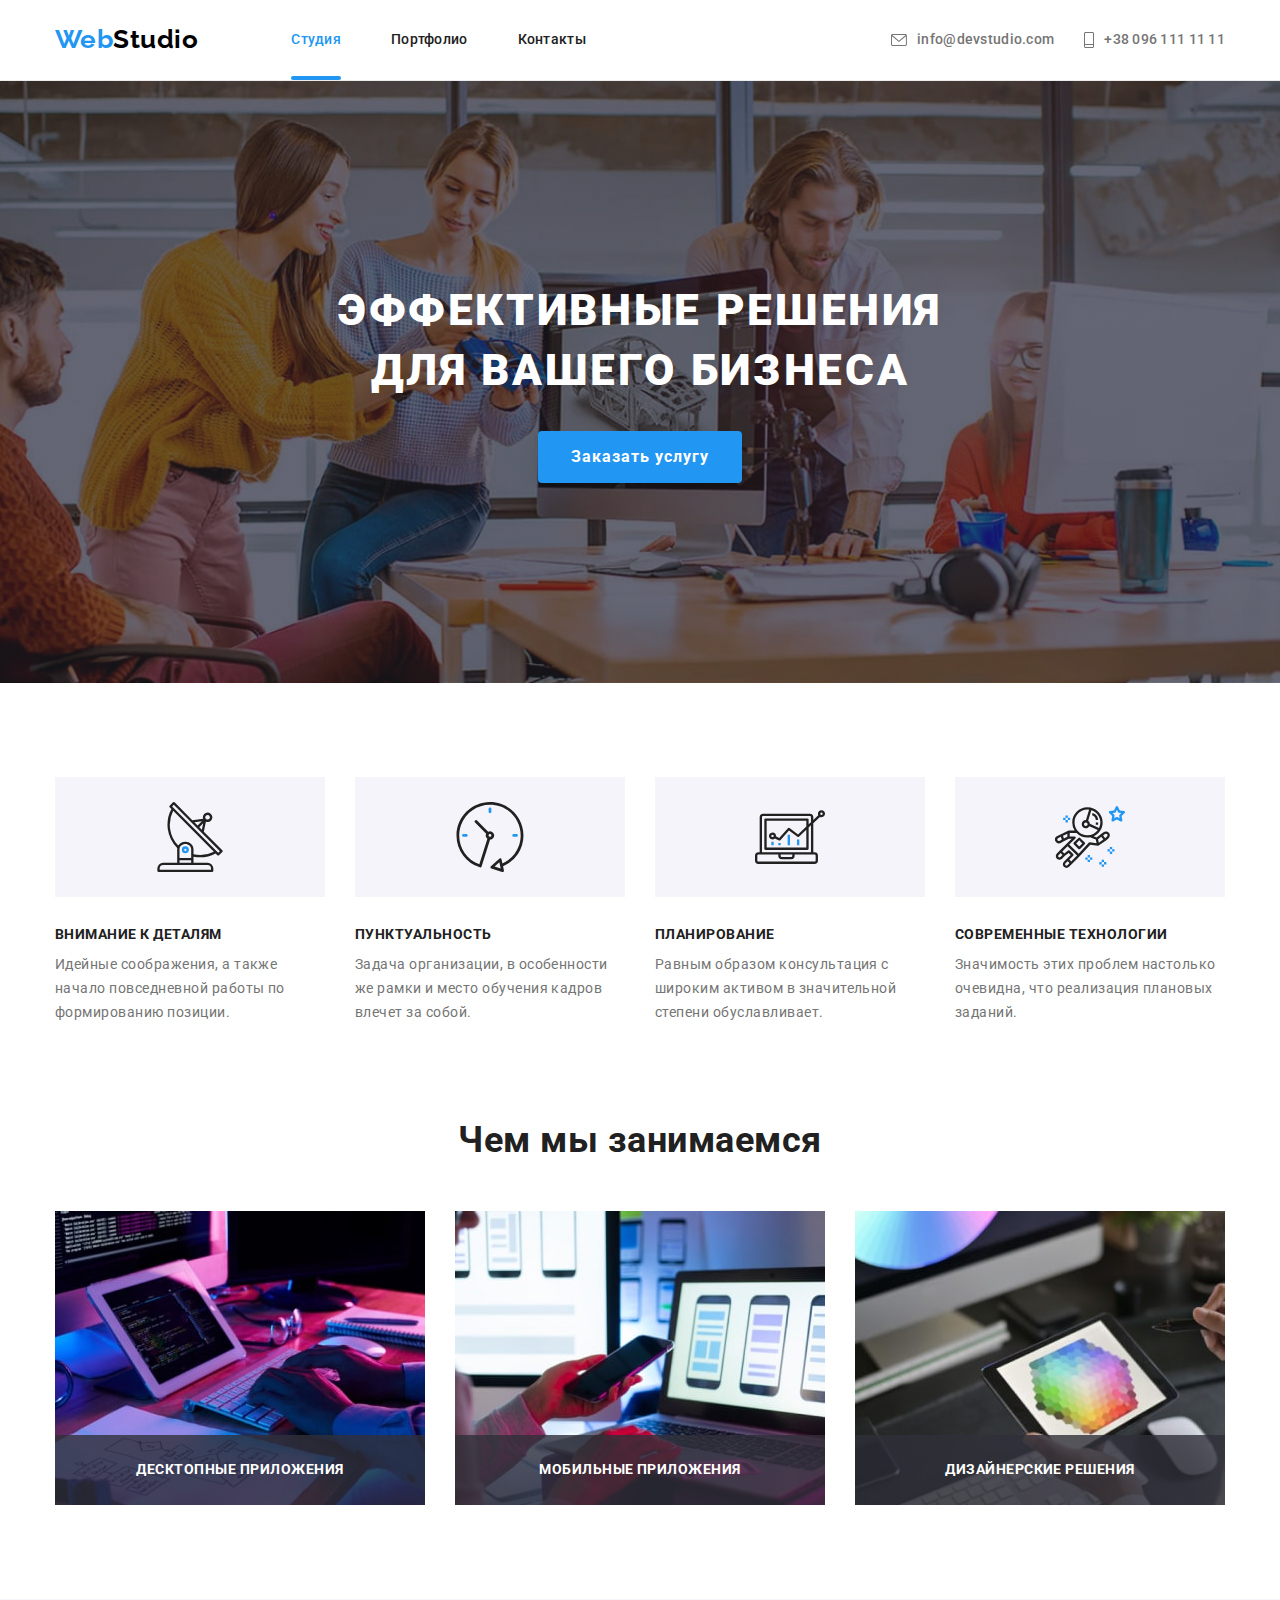
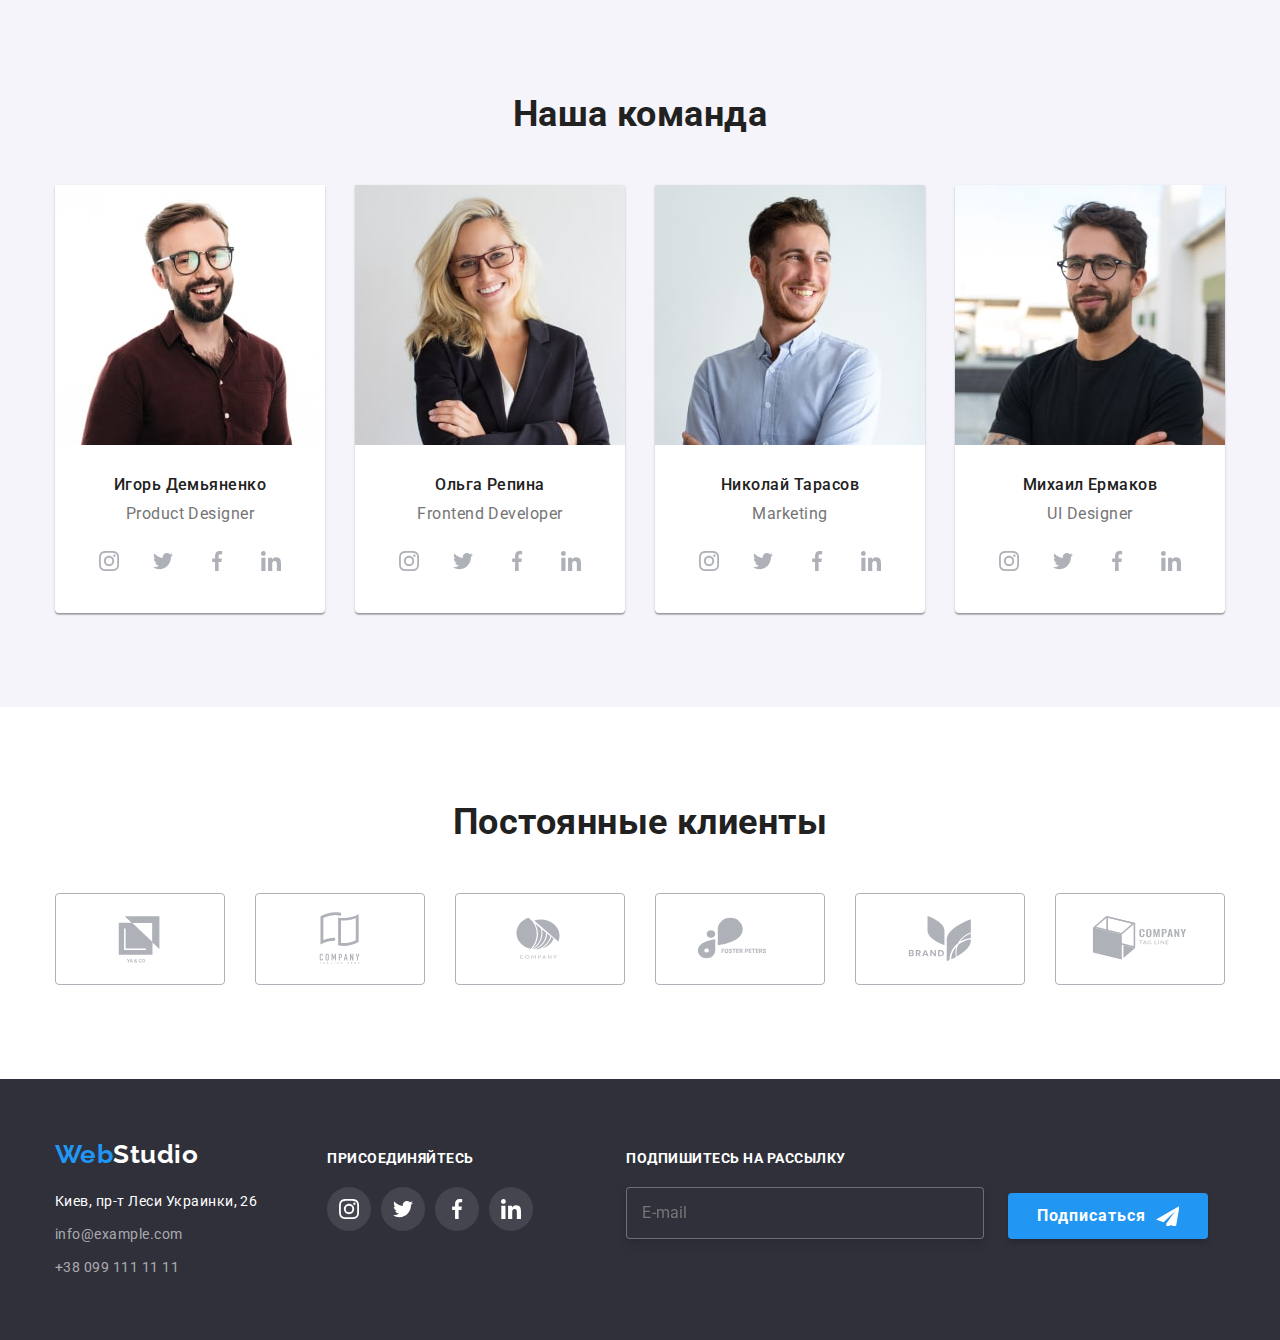
==== index.html @ ae219184 "dz" ====
<!DOCTYPE html>
<html lang="en">
  <head>
    <meta charset="UTF-8" />
    <meta http-equiv="X-UA-Compatible" content="IE=edge" />
    <meta name="viewport" content="width=device-width, initial-scale=1.0" />
    <title>WebStudio</title>
    <link
      href="https://fonts.googleapis.com/css2?family=Raleway:wght@700&family=Roboto:wght@400;500;700;900&display=swap"
      rel="stylesheet"
    />
    <link
      rel="stylesheet"
      href="https://cdnjs.cloudflare.com/ajax/libs/modern-normalize/1.1.0/modern-normalize.min.css"
    />

    <link rel="stylesheet" href="./css/main.min.css" />
  </head>
  <body>
    <!-- HEADER -->
    <header class="header section">
      <div class="header__container container">
        <a class="logo link" href="./index.html"><span class="logo__first-word">Web</span><span
            class="logo__second-word">Studio</span></a>
        <nav class="nav">
          <ul class="nav-list list">
            <li class="nav-list__item">
              <a class="nav-list__link link nav-list__link--current nav-list__link--active" href="./index.html">Студия</a>
            </li>
            <li class="nav-list__item">
              <a class="nav-list__link link"
                href="./portfolio.html">Портфолио</a>
            </li>
            <li class="nav-list__item"><a class="nav-list__link link" href="">Контакты</a></li>
          </ul>
        </nav>
        <ul class="contacts list">
          <li class="contacts__item">
            <a class="contacts__link link" href="mailto:info@devstudio.com">
              <svg class="contacts__icon" width="16" height="12">
                <use href="./images/sprite.svg#icon-envelope"></use>
              </svg>
              info@devstudio.com</a>
          </li>
          <li class="contacts__item">
            <a class="contacts__link link" href="tel:+380961111111">
              <svg class="contacts__icon" width="10" height="16">
                <use href="./images/sprite.svg#icon-smartphone-2"></use>
              </svg>
              +38 096 111 11 11</a>
          </li>
        </ul>
      </div>
      <button type="button" class="menu-open-btn">
        <svg class="header-btn__icon" width="24" height="16" aria-label="Переключатель мобильного меню">
          <use class="header-btn__menu-mob" href="./images/sprite.svg#icon-menu-mob"></use>
        </svg>
      </button>
      <div class="mob-menu is-hidden">
        <div class="mob-menu-container container">
          <div class="mob-menu-top">
            <button type="button" class="menu-close-btn">
              <svg class="header-btn__icon" width="19" height="19" aria-label="Переключатель мобильного меню">
                <use class="header-btn__close-mob" href="./images/sprite.svg#icon-close-mob"></use>
              </svg>
            </button>
            <ul class="mob-menu-nav-list__list list">
              <li class="mob-menu-nav-list__item">
                <a class="mob-menu-nav-list__link link mob-menu-nav-list__link--active" href="./index.html">Студия</a>
              </li>
              <li class="mob-menu-nav-list__item">
                <a class="mob-menu-nav-list__link link"
                  href="./portfolio.html">Портфолио</a>
              </li>
              <li class="mob-menu-nav-list__item">
                <a class="mob-menu-nav-list__link link" href="">Контакты</a>
              </li>
            </ul>
          </div>
          <div class="mob-menu-bottom">
            <ul class="mob-menu-contacts list">
              <li class="mob-menu-contacts__item">
                <a class="mob-menu-contacts__link-tel link" href="tel:+380961111111">+38 096 111 11 11</a>
              </li>
              <li class="mob-menu-contacts__item">
                <a class="mob-menu-contacts__link-post link" href="mailto:info@devstudio.com">info@devstudio.com</a>
              </li>
            </ul>
            <ul class="mob-menu-social list">
              <li class="mob-menu-social__item">
                <a class="mob-menu-social__link link" href="" target="_blank" rel="nofollow noopener noreferrer"
                  aria-label="Ссылка на Instagram">Instagram
                </a>
              </li>
              <li class="mob-menu-social__item">
                <a class="mob-menu-social__link link" href="" target="_blank" rel="nofollow noopener noreferrer"
                  aria-label="Ссылка на twitter">Twitter
                </a>
              </li>
              <li class="mob-menu-social__item">
                <a class="mob-menu-social__link link" href="" target="_blank" rel="nofollow noopener noreferrer"
                  aria-label="Ссылка на facebook">Facebook
                </a>
              </li>
              <li class="mob-menu-social__item">
                <a class="mob-menu-social__link link" href="" target="_blank" rel="nofollow noopener noreferrer"
                  aria-label="Ссылка на linkedin">LinkedIn
                </a>
              </li>
            </ul>
          </div>
        </div>
      </div>
    </header>
    <main>
      <!-- Секция герой! (hero) -->
      <section class="hero section">
        <div class="container">
          <h1 class="hero__title">Эффективные решения для вашего бизнеса</h1>
          <button type="button" class="primary-btn btn" data-modal-open>Заказать услугу</button>
        </div>
      </section>
      <!-- Секция наши особенности (features)-->
      <section class="features section">
        <div class="container">
          <h2 class="visually-hidden">Наши преимущества</h2>
          <ul class="features-list list">
            <li class="features-list__item">
              <div class="features-list__icon">
                <svg width="70" height="70">
                  <use href="./images/sprite.svg#icon-antenna"></use>
                </svg>
              </div>
              <div class="features-list__description">
                <h3 class="features-list__title">Внимание к деталям</h3>
                <p class="features-list__text">
                  Идейные соображения, а также начало повседневной работы по формированию позиции.
                </p>
              </div>
            </li>
            <li class="features-list__item">
              <div class="features-list__icon">
                <svg width="70" height="70">
                  <use href="./images/sprite.svg#icon-clock"></use>
                </svg>
              </div>
              <div class="features-list__description">
                <h3 class="features-list__title">Пунктуальность</h3>
                <p class="features-list__text">
                  Задача организации, в особенности же рамки и место обучения кадров влечет за
                  собой.
                </p>
              </div>
            </li>
            <li class="features-list__item">
              <div class="features-list__icon">
                <svg width="70" height="70">
                  <use href="./images/sprite.svg#icon-diagram"></use>
                </svg>
              </div>
              <div class="features-list__description">
                <h3 class="features-list__title">Планирование</h3>
                <p class="features-list__text">
                  Равным образом консультация с широким активом в значительной степени
                  обуславливает.
                </p>
              </div>
            </li>
            <li class="features-list__item">
              <div class="features-list__icon">
                <svg width="70" height="70">
                  <use href="./images/sprite.svg#icon-astronaut"></use>
                </svg>
              </div>
              <div class="features-list__description">
                <h3 class="features-list__title">Современные технологии</h3>
                <p class="features-list__text">
                  Значимость этих проблем настолько очевидна, что реализация плановых заданий.
                </p>
              </div>
            </li>
          </ul>
        </div>
      </section>
      <!-- Секция чем мы занимаемся (directions)-->
      <section class="directions section">
        <div class="container">
          <h2 class="directions__title">Чем мы занимаемся</h2>
          <ul class="directions__list list">
            <li class="directions__item">
              <picture>
                <source
                  media="(min-width:1200px)"
                  srcset="
                    ./images/img-directions/img-directions1-desk-1x-min.jpg 1x,
                    ./images/img-directions/img-directions1-desk-2x-min.jpg 2x
                  "
                />
                <img
                  src="./images/img-directions/img-directions1-desk-1x-min.jpg"
                  alt="Пример работы №1"
                />
              </picture>
              <p class="directions__text">Десктопные приложения</p>
            </li>
            <li class="directions__item">
              <picture>
                <source
                  media="(min-width:1200px)"
                  srcset="
                    ./images/img-directions/img-directions2-desk-1x-min.jpg 1x,
                    ./images/img-directions/img-directions2-desk-2x-min.jpg 2x
                  "
                />
                <img
                  src="./images/img-directions/img-directions2-desk-1x-min.jpg"
                  alt="Пример работы №2"
                />
              </picture>
              <p class="directions__text">Мобильные приложения</p>
            </li>
            <li class="directions__item">
              <picture>
                <source
                  media="(min-width:1200px)"
                  srcset="
                    ./images/img-directions/img-directions3-desk-1x-min.jpg 1x,
                    ./images/img-directions/img-directions3-desk-2x-min.jpg 2x
                  "
                />
                <img
                  src="./images/img-directions/img-directions3-desk-1x-min.jpg"
                  alt="Пример работы №3"
                />
              </picture>
              <p class="directions__text">Дизайнерские решения</p>
            </li>
          </ul>
        </div>
      </section>
      <!-- Секция наша команда (team)-->
      <section class="team section">
        <div class="container">
          <h2 class="team__title">Наша команда</h2>
          <ul class="team-list list">
            <li class="team-list__card">
              <picture>
                <source
                  media="(min-width:1200px)"
                  srcset="
                    ./images/img-team/img-team1-desk-1x-min.jpg 1x,
                    ./images/img-team/img-team1-desk-2x-min.jpg 2x
                  "
                />
                <source
                  media="(min-width:768px)"
                  srcset="
                    ./images/img-team/img-team1-tabl-1x-min.jpg 1x,
                    ./images/img-team/img-team1-tabl-2x-min.jpg 2x
                  "
                />
                <source
                  media="(min-width:320px)"
                  srcset="
                    ./images/img-team/img-team1-mob-1x-min.jpg 1x,
                    ./images/img-team/img-team1-mob-2x-min.jpg 2x
                  "
                />
                <img src="./images/img-team/img-team1-desk-1x-min.jpg" alt="Игорь Демьяненко" />
              </picture>
              <div class="team-list__description">
                <h3 class="team-list__name">Игорь Демьяненко</h3>
                <p class="team-list__position">Product Designer</p>
                <ul class="social list">
                  <li class="social__item">
                    <a
                      class="social__link link"
                      href=""
                      target="_blank"
                      rel="nofollow noopener noreferrer"
                      aria-label="Ссылка на Instagram"
                    >
                      <svg class="social__icon" width="20" height="20">
                        <use href="./images/sprite.svg#icon-instagram"></use>
                      </svg>
                    </a>
                  </li>
                  <li class="social__item">
                    <a
                      class="social__link link"
                      href=""
                      target="_blank"
                      rel="nofollow noopener noreferrer"
                      aria-label="Ссылка на twitter"
                    >
                      <svg class="social__icon" width="20" height="20">
                        <use href="./images/sprite.svg#icon-twitter"></use>
                      </svg>
                    </a>
                  </li>
                  <li class="social__item">
                    <a
                      class="social__link link"
                      href=""
                      target="_blank"
                      rel="nofollow noopener noreferrer"
                      aria-label="Ссылка на facebook"
                    >
                      <svg class="social__icon" width="20" height="20">
                        <use href="./images/sprite.svg#icon-facebook"></use>
                      </svg>
                    </a>
                  </li>
                  <li class="social__item">
                    <a
                      class="social__link link"
                      href=""
                      target="_blank"
                      rel="nofollow noopener noreferrer"
                      aria-label="Ссылка на linkedin"
                    >
                      <svg class="social__icon" width="20" height="20">
                        <use href="./images/sprite.svg#icon-linkedin"></use>
                      </svg>
                    </a>
                  </li>
                </ul>
              </div>
            </li>
            <li class="team-list__card">
              <picture>
                <source
                  media="(min-width:1200px)"
                  srcset="
                    ./images/img-team/img-team2-desk-1x-min.jpg 1x,
                    ./images/img-team/img-team2-desk-2x-min.jpg 2x
                  "
                />
                <source
                  media="(min-width:768px)"
                  srcset="
                    ./images/img-team/img-team2-tabl-1x-min.jpg 1x,
                    ./images/img-team/img-team2-tabl-2x-min.jpg 2x
                  "
                />
                <source
                  media="(min-width:320px)"
                  srcset="
                    ./images/img-team/img-team2-mob-1x-min.jpg 1x,
                    ./images/img-team/img-team2-mob-2x-min.jpg 2x
                  "
                />
                <img src="./images/img-team/img-team2-desk-1x-min.jpg" alt="Ольга Репина" />
              </picture>
              <div class="team-list__description">
                <h3 class="team-list__name">Ольга Репина</h3>
                <p class="team-list__position">Frontend Developer</p>
                <ul class="social list">
                  <li class="social__item">
                    <a
                      class="social__link link"
                      href=""
                      target="_blank"
                      rel="nofollow noopener noreferrer"
                      aria-label="Ссылка на Instagram"
                    >
                      <svg class="social__icon" width="20" height="20">
                        <use href="./images/sprite.svg#icon-instagram"></use>
                      </svg>
                    </a>
                  </li>
                  <li class="social__item">
                    <a
                      class="social__link link"
                      href=""
                      target="_blank"
                      rel="nofollow noopener noreferrer"
                      aria-label="Ссылка на twitter"
                    >
                      <svg class="social__icon" width="20" height="20">
                        <use href="./images/sprite.svg#icon-twitter"></use>
                      </svg>
                    </a>
                  </li>
                  <li class="social__item">
                    <a
                      class="social__link link"
                      href=""
                      target="_blank"
                      rel="nofollow noopener noreferrer"
                      aria-label="Ссылка на facebook"
                    >
                      <svg class="social__icon" width="20" height="20">
                        <use href="./images/sprite.svg#icon-facebook"></use>
                      </svg>
                    </a>
                  </li>
                  <li class="social__item">
                    <a
                      class="social__link link"
                      href=""
                      target="_blank"
                      rel="nofollow noopener noreferrer"
                      aria-label="Ссылка на linkedin"
                    >
                      <svg class="social__icon" width="20" height="20">
                        <use href="./images/sprite.svg#icon-linkedin"></use>
                      </svg>
                    </a>
                  </li>
                </ul>
              </div>
            </li>
            <li class="team-list__card">
              <picture>
                <source
                  media="(min-width:1200px)"
                  srcset="
                    ./images/img-team/img-team3-desk-1x-min.jpg 1x,
                    ./images/img-team/img-team3-desk-2x-min.jpg 2x
                  "
                />
                <source
                  media="(min-width:768px)"
                  srcset="
                    ./images/img-team/img-team3-tabl-1x-min.jpg 1x,
                    ./images/img-team/img-team3-tabl-2x-min.jpg 2x
                  "
                />
                <source
                  media="(min-width:320px)"
                  srcset="
                    ./images/img-team/img-team3-mob-1x-min.jpg 1x,
                    ./images/img-team/img-team3-mob-2x-min.jpg 2x
                  "
                />
                <img src="./images/img-team/img-team3-desk-1x-min.jpg" alt="Николай Тарасов" />
              </picture>
              <div class="team-list__description">
                <h3 class="team-list__name">Николай Тарасов</h3>
                <p class="team-list__position">Marketing</p>
                <ul class="social list">
                  <li class="social__item">
                    <a
                      class="social__link link"
                      href=""
                      target="_blank"
                      rel="nofollow noopener noreferrer"
                      aria-label="Ссылка на Instagram"
                    >
                      <svg class="social__icon" width="20" height="20">
                        <use href="./images/sprite.svg#icon-instagram"></use>
                      </svg>
                    </a>
                  </li>
                  <li class="social__item">
                    <a
                      class="social__link link"
                      href=""
                      target="_blank"
                      rel="nofollow noopener noreferrer"
                      aria-label="Ссылка на twitter"
                    >
                      <svg class="social__icon" width="20" height="20">
                        <use href="./images/sprite.svg#icon-twitter"></use>
                      </svg>
                    </a>
                  </li>
                  <li class="social__item">
                    <a
                      class="social__link link"
                      href=""
                      target="_blank"
                      rel="nofollow noopener noreferrer"
                      aria-label="Ссылка на facebook"
                    >
                      <svg class="social__icon" width="20" height="20">
                        <use href="./images/sprite.svg#icon-facebook"></use>
                      </svg>
                    </a>
                  </li>
                  <li class="social__item">
                    <a
                      class="social__link link"
                      href=""
                      target="_blank"
                      rel="nofollow noopener noreferrer"
                      aria-label="Ссылка на linkedin"
                    >
                      <svg class="social__icon" width="20" height="20">
                        <use href="./images/sprite.svg#icon-linkedin"></use>
                      </svg>
                    </a>
                  </li>
                </ul>
              </div>
            </li>
            <li class="team-list__card">
              <picture>
                <source
                  media="(min-width:1200px)"
                  srcset="
                    ./images/img-team/img-team4-desk-1x-min.jpg 1x,
                    ./images/img-team/img-team4-desk-2x-min.jpg 2x
                  "
                />
                <source
                  media="(min-width:768px)"
                  srcset="
                    ./images/img-team/img-team4-tabl-1x-min.jpg 1x,
                    ./images/img-team/img-team4-tabl-2x-min.jpg 2x
                  "
                />
                <source
                  media="(min-width:320px)"
                  srcset="
                    ./images/img-team/img-team4-mob-1x-min.jpg 1x,
                    ./images/img-team/img-team4-mob-2x-min.jpg 2x
                  "
                />
                <img src="./images/img-team/img-team4-desk-1x-min.jpg" alt="Михаил Ермаков" />
              </picture>
              <div class="team-list__description">
                <h3 class="team-list__name">Михаил Ермаков</h3>
                <p class="team-list__position">UI Designer</p>
                <ul class="social list">
                  <li class="social__item">
                    <a
                      class="social__link link"
                      href=""
                      target="_blank"
                      rel="nofollow noopener noreferrer"
                      aria-label="Ссылка на Instagram"
                    >
                      <svg class="social__icon" width="20" height="20">
                        <use href="./images/sprite.svg#icon-instagram"></use>
                      </svg>
                    </a>
                  </li>
                  <li class="social__item">
                    <a
                      class="social__link link"
                      href=""
                      target="_blank"
                      rel="nofollow noopener noreferrer"
                      aria-label="Ссылка на twitter"
                    >
                      <svg class="social__icon" width="20" height="20">
                        <use href="./images/sprite.svg#icon-twitter"></use>
                      </svg>
                    </a>
                  </li>
                  <li class="social__item">
                    <a
                      class="social__link link"
                      href=""
                      target="_blank"
                      rel="nofollow noopener noreferrer"
                      aria-label="Ссылка на facebook"
                    >
                      <svg class="social__icon" width="20" height="20">
                        <use href="./images/sprite.svg#icon-facebook"></use>
                      </svg>
                    </a>
                  </li>
                  <li class="social__item">
                    <a
                      class="social__link link"
                      href=""
                      target="_blank"
                      rel="nofollow noopener noreferrer"
                      aria-label="Ссылка на linkedin"
                    >
                      <svg class="social__icon" width="20" height="20">
                        <use href="./images/sprite.svg#icon-linkedin"></use>
                      </svg>
                    </a>
                  </li>
                </ul>
              </div>
            </li>
          </ul>
        </div>
      </section>
      <!-- Секция постоянные клиенты (clients) -->
      <section class="clients section">
        <div class="container">
          <h2 class="clients__title">Постоянные клиенты</h2>
          <ul class="clients-list list">
            <li class="clients-list__item">
              <a href="" class="clients-list__link link">
                <svg class="clients-list__ikon" width="106" height="60">
                  <use href="./images/sprite.svg#icon-logo1"></use>
                </svg>
              </a>
            </li>
            <li class="clients-list__item">
              <a href="" class="clients-list__link">
                <svg class="clients-list__ikon" width="106" height="60">
                  <use href="./images/sprite.svg#icon-logo2"></use>
                </svg>
              </a>
            </li>
            <li class="clients-list__item">
              <a href="" class="clients-list__link">
                <svg class="clients-list__ikon" width="106" height="60">
                  <use href="./images/sprite.svg#icon-logo3"></use>
                </svg>
              </a>
            </li>
            <li class="clients-list__item">
              <a href="" class="clients-list__link">
                <svg class="clients-list__ikon" width="106" height="60">
                  <use href="./images/sprite.svg#icon-logo4"></use>
                </svg>
              </a>
            </li>
            <li class="clients-list__item">
              <a href="" class="clients-list__link">
                <svg class="clients-list__ikon" width="106" height="60">
                  <use href="./images/sprite.svg#icon-logo5"></use>
                </svg>
              </a>
            </li>
            <li class="clients-list__item">
              <a href="" class="clients-list__link">
                <svg class="clients-list__ikon" width="106" height="60">
                  <use href="./images/sprite.svg#icon-logo6"></use>
                </svg>
              </a>
            </li>
          </ul>
        </div>
      </section>
    </main>
    <!-- footer -->
    <footer class="footer section">
      <div class="footer__container container">
        <div class="footer__container-top">
          <div class="footer__wrapp">
            <a class="logo logo__footer link" href="./index.html"
              ><span class="logo__first-word">Web</span
              ><span class="logo__third-word">Studio</span></a
            >
            <address class="footer-address">
              <ul class="footer-address__list list">
                <li class="footer-address__item">
                  <a class="footer-address__post">Киев, пр-т Леси Украинки, 26</a>
                </li>
                <li class="footer-address__item">
                  <a class="footer-address__link link" href="mailto:info@example.com"
                    >info@example.com</a
                  >
                </li>
                <li class="footer-address__item">
                  <a class="footer-address__link link" href="tel:+380991111111"
                    >+38 099 111 11 11</a
                  >
                </li>
              </ul>
            </address>
          </div>
          <div class="join">
            <p class="join__text">Присоединяйтесь</p>
            <ul class="social list">
              <li class="social__item">
                <a
                  class="social__link social__link--dark link"
                  href=""
                  target="_blank"
                  rel="nofollow noopener noreferrer"
                  aria-label="Ссылка на Instagram"
                >
                  <svg class="social__icon" width="20" height="20">
                    <use href="./images/sprite.svg#icon-instagram"></use>
                  </svg>
                </a>
              </li>
              <li class="social__item">
                <a
                  class="social__link social__link--dark link"
                  href=""
                  target="_blank"
                  rel="nofollow noopener noreferrer"
                  aria-label="Ссылка на twitter"
                >
                  <svg class="social__icon" width="20" height="20">
                    <use href="./images/sprite.svg#icon-twitter"></use>
                  </svg>
                </a>
              </li>
              <li class="social__item">
                <a
                  class="social__link social__link--dark link"
                  href=""
                  target="_blank"
                  rel="nofollow noopener noreferrer"
                  aria-label="Ссылка на facebook"
                >
                  <svg class="social__icon" width="20" height="20">
                    <use href="./images/sprite.svg#icon-facebook"></use>
                  </svg>
                </a>
              </li>
              <li class="social__item">
                <a
                  class="social__link social__link--dark link"
                  href=""
                  target="_blank"
                  rel="nofollow noopener noreferrer"
                  aria-label="Ссылка на linkedin"
                >
                  <svg class="social__icon" width="20" height="20">
                    <use href="./images/sprite.svg#icon-linkedin"></use>
                  </svg>
                </a>
              </li>
            </ul>
          </div>
        </div>
        <div class="subscribe">
          <form action="#" class="subscribe__form">
            <div class="subscribe__field">
              <label for="user-email" class="subscribe__label">Подпишитесь на рассылку</label>
              <input
                type="email"
                class="subscribe__input"
                placeholder="E-mail"
                name="user-email"
                id="user-email"
              />
            </div>
            <button type="submit" class="footer-submit-btn primary-btn primary-btn--with-icon btn">
              Подписаться
            </button>
          </form>
        </div>
      </div>
    </footer>
    <!-- Модальное окно -->
    <div class="backdrop is-hidden" data-modal>
      <div class="modal">
        <button type="button" class="modal__close-btn btn" data-modal-close>
          <svg class="modal__icon-close" width="18" height="18">
            <use href="./images/sprite.svg#icon-close"></use>
          </svg>
        </button>
        <p class="modal__title">Оставьте свои данные, мы вам перезвоним</p>
        <form action="*" class="modal-form">
          <div class="modal-field">
            <label for="user-name" class="modal-label">Имя</label>
            <div class="input-wrap">
              <input
                type="text"
                class="modal-input"
                name="user-name"
                required
                id="user-name"
                placeholder=" "
                minlength="2"
              />
              <svg class="modal-icon-input" width="18" height="18">
                <use href="./images/sprite.svg#icon-person"></use>
              </svg>
            </div>
          </div>
          <div class="modal-field">
            <label for="user-tel" class="modal-label">Телефон</label>
            <div class="input-wrap">
              <input
                type="text"
                class="modal-input"
                name="user-tel"
                required
                id="user-tel"
                placeholder=" "
              />
              <svg class="modal-icon-input" width="18" height="18">
                <use href="./images/sprite.svg#icon-phone"></use>
              </svg>
            </div>
          </div>
          <div class="modal-field">
            <label for="user-email2" class="modal-label">Почта</label>
            <div class="input-wrap">
              <input
                type="text"
                class="modal-input"
                name="user-email2"
                required
                id="user-email2"
                placeholder=" "
              />
              <svg class="modal-icon-input" width="18" height="18">
                <use href="./images/sprite.svg#icon-email-black"></use>
              </svg>
            </div>
          </div>
          <div class="modal-field">
            <label class="modal-label"
              >Комментарий
              <textarea name="user-text" class="modal-text" placeholder="Введите текст"></textarea>
            </label>
          </div>
          <div class="modal-field">
            <input
              type="checkbox"
              id="agreement"
              name="agreement"
              class="modal-check visually-hidden"
            />
            <label for="agreement" class="check-text">
              <span>
                <svg class="check-icon" width="16" height="15">
                  <use href="images/sprite.svg#icon-vector"></use>
                </svg>
              </span>
              Соглашаюсь с рассылкой и принимаю
              <a href="" class="check-link">Условия договора</a></label
            >
          </div>
          <button type="submit" class="primary-btn btn">Отправить</button>
        </form>
      </div>
    </div>
    <script src="./js/modal.js"></script>
    <script src="./js/menu.js"></script>
  </body>
</html>
---- css/main.min.css ----
:root{--primary-text-color: #212121;--additional-text-color: #757575;--accent-color: #2196f3;--primary-button-hover-color: #188CE8;--logo-text-color: #000000;--additional-accent-color: #ffffff;--mailto-tel-text-color: rgba(255, 255, 255, 0.6);--primary-background-color: #e5e5e5;--additional-background-color: #f5f4fa;--futer-background-color: #2f303a;--border-portfolio: #eeeeee;--border-line-heder: #ececec;--icon-color: #afb1b8;--icon-color-hover: #ffffff;--additional-icon-color-hover: #2196f3;--additional-icon-color-footer: #44454e}.visually-hidden{position:absolute;width:1px;height:1px;margin:-1px;padding:0;overflow:hidden;border:0;clip:rect(0 0 0 0)}body{font-family:'Roboto', 'Sans Serif';letter-spacing:0.03em;color:var(--primary-text-color)}p,h1,h2,h3,h4,h5,h6{margin:0}img,svg{display:block;max-width:100%;height:auto}.list{list-style:none;margin:0;padding:0}.link{text-decoration:none}.btn{cursor:pointer;border-radius:4px}.section{margin-left:auto;margin-right:auto}.container{padding-left:15px;padding-right:15px;margin:0 auto;width:100%}@media (min-width: 480px){.container{width:480px}}@media (min-width: 768px){.container{width:768px}}@media (min-width: 1200px){.container{width:1200px}}.logo{font-family:'Raleway', 'Sans Serif';text-align:center;font-size:24px;line-height:1.17;font-weight:700;display:inline-block}.logo__first-word{color:var(--accent-color)}.logo__second-word{color:var(--logo-text-color)}.logo__third-word{color:var(--additional-accent-color)}@media (min-width: 1200px){.logo{font-size:26px;line-height:1.2;font-weight:700}}.nav-list{font-size:14px;line-height:1.14;font-weight:500;letter-spacing:0.02em;display:flex;align-items:center;justify-content:space-between}@media (max-width: 767.98px){.nav-list{display:none}}.nav-list__item:not(:last-child){margin-right:50px}.nav-list__item:nth-child(1){margin-left:88px}@media (min-width: 1200px){.nav-list__item:nth-child(1){margin-left:93px}}.nav-list__link{position:relative;transition:color 250ms cubic-bezier(0.4, 0, 0.2, 1);color:inherit; }.nav-list__link:hover,.nav-list__link:focus{color:var(--accent-color)}.nav-list__link--active{color:var(--accent-color)}.nav-list__link--current::after{content:'';position:absolute;width:100%;height:4px;border-radius:2px;background-color:var(--accent-color);bottom:-33px;left:0}.contacts{font-size:12px;line-height:1.16;font-weight:500;letter-spacing:0.02em;margin-left:auto}@media (max-width: 767.98px){.contacts{display:none}}@media (min-width: 1200px){.contacts{font-size:14px;line-height:1.14;font-weight:500;display:flex;align-items:center;justify-content:space-between}}.contacts__icon{margin-right:10px}.contacts__item{color:var(--additional-text-color)}@media (min-width: 768px) and (max-width: 1199.98px){.contacts__item:not(:last-child){margin-bottom:10px}}@media (min-width: 1200px){.contacts__item:not(:last-child){margin-right:30px}}.contacts__link{display:flex;align-items:center;justify-content:start;transition:color 250ms cubic-bezier(0.4, 0, 0.2, 1);color:inherit}.contacts__link:hover,.contacts__link:focus{color:var(--accent-color)}.contacts__icon{fill:currentColor}.contacts__icon:hover,.contacts__icon:focus{fill:currentColor}.primary-btn{font-size:16px;line-height:1.87;font-weight:700;letter-spacing:0.06em;display:flex;align-items:center;justify-content:center;min-width:200px;color:var(--additional-accent-color);background-color:var(--accent-color);border:1px solid transparent;box-shadow:0px 4px 4px rgba(0,0,0,0.15);margin: 0 auto;padding:10px 32px;transition-property:background-color, color, border;transition-duration:250ms;transition-timing-function:linear}.primary-btn:hover,.primary-btn:focus{background-color:var(--primary-button-hover-color)}.primary-btn--with-icon{margin-top:20px}.backdrop{position:fixed;top:0;left:0;height:100vh;width:100vw;background:rgba(0,0,0,0.2);transition:opacity 250ms cubic-bezier(0.4, 0, 0.2, 1);opacity:1;}.backdrop.is-hidden{pointer-events:none;visibility:hidden;opacity: 0;}.modal{position:absolute;top:50%;left:50%;width:100%;min-height:609px;transform:translate(-50%, -50%);background:var(--additional-accent-color);box-shadow:0px 1px 3px rgba(0,0,0,0.12),0px 1px 1px rgba(0,0,0,0.14),0px 2px 1px rgba(0,0,0,0.2);border-radius:4px;padding:40px;transition:opacity 250ms cubic-bezier(0.4, 0, 0.2, 1);}.modal__close-btn{position:absolute;right:8px;top:8px;width:30px;height:30px;background-color:var(--additional-accent-color);border:1px solid rgba(0,0,0,0.1);border-radius:50%;color:var(--logo-text-color);display:flex;align-items:center;justify-content:center;transition:color 250ms cubic-bezier(0.4, 0, 0.2, 1)}.modal__close-btn:hover{color:var(--accent-color)}.modal__icon-close{fill:currentColor}.modal__title{font-size:20px;line-height:1.15;font-weight:700;text-align:center;color:var(--primary-text-color);margin-bottom:12px}@media (min-width: 480px){.modal{width:450px}}@media (min-width: 1200px){.modal{width:528px;height:581px}}.modal-field{margin-bottom:10px;display:block;margin-left:auto;margin-right:auto}.modal-field:last-of-type{margin-bottom:30px}@media (min-width: 1200px){.modal-field:last-of-type{padding-right:10px;padding-left:10px}}.modal-label{font-size:12px;line-height:1.17;font-weight:400;letter-spacing:0.01em;display:block;margin-bottom:4px;color:var(--additional-text-color)}.input-wrap{position:relative}.modal-input{width:100%;height:40px;border:1px solid rgba(33,33,33,0.2);border-radius:4px;padding-left:42px;outline:none}.modal-input:focus{border:1px solid var(--accent-color);outline:none}.modal-icon-input{position:absolute;top:50%;left:12px;transform:translateY(-50%)}.modal-input:focus+.modal-icon-input{fill:var(--accent-color)}.modal-text{width:100%;height:120px;border:1px solid rgba(33,33,33,0.2);border-radius:4px;outline:none;resize:none;display:block;padding:12px 16px;margin-bottom:20px}.modal-text:focus{border:1px solid var(--accent-color);outline:none}placeholder{font-size:14px;line-height:1.14;font-weight:400;letter-spacing:0.01em;color:rgba(117,117,117,0.5)}.check-text{font-size:11px;line-height:1.17;font-weight:400;color:var(--additional-text-color);display:flex;align-items:center;justify-content:center}.check-text span{width:16px;height:15px;border-radius:2px;border:1px solid var(--primary-text-color);display:flex;align-items:center;justify-content:center;margin-right:8px}.modal-check:checked+.check-text span{background-color:var(--accent-color);border:none}@media (min-width: 1200px){.check-text{font-size:14px;line-height:1.71;font-weight:400}}.check-link{color:var(--accent-color);margin-left:2px}.social{display:flex;align-items:center;justify-content:center;width:206px}.social__item:not(:last-child){margin-right:10px}.social__link{display:flex;align-items:center;justify-content:center;width:44px;height:44px;border-radius:50%;color:var(--icon-color);transition:background-color 250ms cubic-bezier(0.4, 0, 0.2, 1),color 250ms cubic-bezier(0.4, 0, 0.2, 1)}.social__link:hover,.social__link:focus{background-color:var(--accent-color);color:var(--icon-color-hover)}.social__icon{fill:currentColor}.social__link--dark{background-color:var(--additional-icon-color-footer);color:var(--additional-accent-color)}.join{display:flex;flex-direction:column;justify-content:center;align-items:center}.join__text{font-size:14px;line-height:1.14;font-weight:700;text-transform:uppercase;color:var(--additional-accent-color);margin-bottom:20px}@media (min-width: 1200px){.join{display:block;padding-top:12px;padding-bottom:40px}}.subscribe{display:flex;flex-direction:column;justify-content:center;align-items:center}.subscribe__form{display:block;text-align:center;max-width:450px}@media (min-width: 1200px){.subscribe__form{text-align:left}}.subscribe__field{max-width:450px}@media (min-width: 480px){.subscribe__field{min-width:450px}}@media (min-width: 1200px){.subscribe__field{min-width:358px}}.subscribe__label{font-size:14px;line-height:1.14;font-weight:700;display:block;margin-bottom:20px;color:var(--additional-accent-color);text-transform:uppercase}.subscribe__input{width:100%;border:1px solid rgba(255,255,255,0.3);filter:drop-shadow(0px 4px 4px rgba(0,0,0,0.15));border-radius:4px;padding:15px;outline:none;font-size:16px;line-height:1.25;font-weight:400;letter-spacing:0.01em;color:var(--additional-accent-color);background-color:var(--futer-background-color)}.subscribe__input:focus{border:1px solid var(--accent-color);outline:none}@media (min-width: 1200px){.subscribe{display:block}.subscribe__form{display:flex;justify-content:space-between;align-items:flex-end}.subscribe__field{max-width:358px;padding-top:12px;margin-right:12px}}placeholder{font-size:16px;line-height:1.25;font-weight:400;letter-spacing:0.01em;color:rgba(117,117,117,0.5)}.header{width:100%;position:relative;background-color:var(--additional-accent-color);padding-top:16px;padding-bottom:16px;border-bottom:1px solid var(--border-line-heder)}@media (min-width: 480px){.header{padding-top:16px;padding-bottom:16px}}@media (min-width: 768px){.header{padding-top:21px;padding-bottom:21px}}@media (min-width: 1200px){.header{padding-top:24px;padding-bottom:25px}}.header__container{display:flex;align-items:center;justify-content:space-between}.menu-open-btn{position:absolute;top:10px;right:10px;display:block;margin-left:auto;border:none;background-color:transparent;width:40px;height:40px}@media (min-width: 768px){.menu-open-btn{display:none}}.mob-menu{position:fixed;top:0;left:0;width:100vw;height:100vh;background-color:#fff;padding-top:48px;padding-bottom:48px;padding-left:40px;z-index:4;transition-property:opacity;transition-duration:250ms;transition-timing-function:linear;opacity:1;}@media (min-width: 768px){.mob-menu{display:none}}.mob-menu.is-hidden{opacity:0;pointer-events:none;visibility:hidden}.menu-close-btn{position:absolute;display:block;top:10px;right:15px;width:40px;height:40px;border:none;background-color:transparent;transition:color 250ms cubic-bezier(0.4, 0, 0.2, 1)}.menu-close-btn:hover{color:var(--accent-color)}.mob-menu-container{height:100%;display:flex;flex-direction:column;align-items:flex-start}.mob-menu-bottom{margin-top:auto}.mob-menu-nav-list__item:not(:last-child){margin-bottom:32px}.mob-menu-nav-list__link{font-size:40px;line-height:1.17;font-weight:500;letter-spacing:0.02em;color:var(--primary-text-color);position:relative;transition:color 250ms cubic-bezier(0.4, 0, 0.2, 1);color:inherit}.mob-menu-nav-list__link:hover,.mob-menu-nav-list__link:focus{color:var(--accent-color)}.mob-menu-nav-list__link--active{color:var(--accent-color)}.mob-menu-contacts__item:not(:last-child){margin-bottom:32px}.mob-menu-contacts__link-tel{font-size:34px;line-height:1.18;font-weight:500;letter-spacing:0.02em;color:var(--accent-color)}.mob-menu-contacts__link-post{font-size:24px;line-height:1.17;font-weight:500;letter-spacing:0.02em;color:var(--additional-text-color)}.mob-menu-social{margin-top:64px;display:flex;align-items:center;justify-content:space-between}.mob-menu-social__item:not(:last-child){margin-right:10px}.mob-menu-social__link{font-size:18px;line-height:1.22;font-weight:500;letter-spacing:0.02em;color:var(--accent-color)}.mob-menu-social__link::after{content:'';width:2px;height:22px;margin-left:10px;border:1px solid rgba(33,33,33,0.2)}.hero{background-color:var(--futer-background-color);background-image:linear-gradient(to right, rgba(47,48,58,0.4), rgba(47,48,58,0.4)),url(../images/img-hero/img-hero-mob-1x-min.jpg);background-size:cover;background-position:center;background-repeat:no-repeat;max-width:480px;margin:0 auto;padding-top:118px;padding-bottom:118px}@media (min-device-pixel-ratio: 2), (min-resolution: 192dpi), (min-resolution: 2dppx){.hero{background-image:linear-gradient(to right, rgba(47,48,58,0.4), rgba(47,48,58,0.4)),url(../images/img-hero/img-hero-mob-2x-min.jpg)}}@media screen and (min-width: 768px){.hero{background-image:linear-gradient(to right, rgba(47,48,58,0.4), rgba(47,48,58,0.4)),url(../images/img-hero/img-hero-tabl-1x-min.jpg)}}@media screen and (min-width: 768px) and (min-device-pixel-ratio: 2), screen and (min-width: 768px) and (min-resolution: 192dpi), screen and (min-width: 768px) and (min-resolution: 2dppx){.hero{background-image:linear-gradient(to right, rgba(47,48,58,0.4), rgba(47,48,58,0.4)),url(../images/img-hero/img-hero-tabl-2x-min.jpg)}}@media screen and (min-width: 1200px){.hero{background-image:linear-gradient(to right, rgba(47,48,58,0.4), rgba(47,48,58,0.4)),url(../images/img-hero/img-hero-desk-1x-min.jpg);padding-top:200px;padding-bottom:200px}}@media screen and (min-width: 1200px) and (min-device-pixel-ratio: 2), screen and (min-width: 1200px) and (min-resolution: 192dpi), screen and (min-width: 1200px) and (min-resolution: 2dppx){.hero{background-image:linear-gradient(to right, rgba(47,48,58,0.4), rgba(47,48,58,0.4)),url(../images/img-hero/img-hero-desk-2x-min.jpg)}}.hero__title{color:var(--additional-accent-color);font-size:26px;line-height:1.62;font-weight:900;letter-spacing:0.06em;text-transform:uppercase;margin-left:auto;margin-right:auto;margin-bottom:30px;max-width:360px;text-align:center}@media (min-width: 768px){.hero{max-width:768px}}@media (min-width: 1200px){.hero{min-height:600px;max-width:1600px}.hero__title{font-size:44px;line-height:1.36;font-weight:900;max-width:696px}}.features{padding-top:60px;padding-bottom:60px}@media (min-width: 1200px){.features{padding-top:94px;padding-bottom:47px}}@media (min-width: 768px){.features-list{margin:-15px}}.features-list__item{max-width:100%}@media screen and (max-width: 767px){.features-list__item:not(:last-child){margin-bottom:30px}}@media (min-width: 768px){.features-list__item{margin:15px}}.features-list__icon{background-color:var(--additional-background-color);display:flex;align-items:center;justify-content:center;height:120px;margin-bottom:30px}.features-list__title{font-size:14px;line-height:1.14;font-weight:700;text-transform:uppercase;margin-bottom:10px}@media screen and (max-width: 767px){.features-list__title{text-align:center}}.features-list__text{font-size:14px;line-height:1.71;font-weight:400;color:var(--additional-text-color)}@media (min-width: 768px) and (max-width: 1199.98px){.features-list{display:flex;flex-wrap:wrap;justify-content:space-between}.features-list__item{width:calc(100% / 2 - 30px);max-height:251px}}@media (min-width: 1200px){.features-list{display:flex;align-items:center;justify-content:space-between}.features-list__item{width:270px;max-height:251px}}@media (max-width: 1199.98px){.directions{display:none}}@media (min-width: 1200px){.directions{padding-top:47px;padding-bottom:94px}.directions__title{color:var(--primary-text-color);font-size:36px;line-height:1.17;font-weight:700;margin-top:0;margin-bottom:50px;text-align:center}.directions__list{display:flex;align-items:center;justify-content:space-between;width:1170px}.directions__item{position:relative}.directions__item:not(:last-child){margin-right:30px}.directions__text{position:absolute;height:70px;width:100%;bottom:0;left:0;background-color:rgba(47,48,58,0.8);font-size:14px;line-height:1.14;font-weight:700;text-align:center;text-transform:uppercase;display:flex;align-items:center;justify-content:center;color:var(--additional-accent-color)}}.team{background-color:var(--additional-background-color);padding-top:60px;padding-bottom:60px}.team__title{color:var(--primary-text-color);font-size:28px;line-height:1.17;font-weight:700;text-align:center;margin-bottom:30px}@media (min-width: 1200px){.team{padding-top:94px;padding-bottom:94px}.team__title{font-size:36px;line-height:1.17;font-weight:700;margin-bottom:50px}}@media (min-width: 768px){.team-list{margin:-15px}}.team-list__card{background-color:var(--additional-accent-color);box-shadow:0px 1px 3px rgba(0,0,0,0.12),0px 1px 1px rgba(0,0,0,0.14),0px 2px 1px rgba(0,0,0,0.2);border-radius:0px 0px 4px 4px;text-align:center;display:block}@media screen and (max-width: 767px){.team-list__card:not(:last-child){margin-bottom:30px}}@media (min-width: 768px){.team-list__card{margin:15px}}.team-list__description{padding-top:30px;padding-bottom:24px;display:flex;flex-direction:column;justify-content:center;align-items:center}.team-list__name{color:var(--primary-text-color);font-size:16px;line-height:1.19;font-weight:500;margin-bottom:10px}.team-list__position{font-size:16px;line-height:1.19;font-weight:400;color:var(--additional-text-color);margin-bottom:16px}@media (min-width: 768px) and (max-width: 1199.98px){.team-list{margin:-15px;display:flex;flex-wrap:wrap}.team-list__card{margin:15px;width:calc(100% / 2 - 30px);max-height:536px}}@media (min-width: 1200px){.team-list{display:flex;align-items:center;justify-content:space-between;margin:-15px}.team-list__card{background-color:var(--additional-accent-color);box-shadow:0px 1px 3px rgba(0,0,0,0.12),0px 1px 1px rgba(0,0,0,0.14),0px 2px 1px rgba(0,0,0,0.2);border-radius:0px 0px 4px 4px;width:calc(100% / 4 - 30px);margin:15px}.team-list__description{padding-bottom:30px}}.clients{padding-top:60px;padding-bottom:60px}@media (min-width: 1200px){.clients{padding-top:94px;padding-bottom:94px}}.clients__title{font-size:28px;line-height:1.17;font-weight:700;text-align:center;margin-bottom:30px}@media (min-width: 1200px){.clients__title{font-size:36px;line-height:1.17;font-weight:700;margin-bottom:50px}}.clients-list{margin:-15px;display:flex;flex-wrap:wrap;justify-content:center}.clients-list__item{margin:15px}.clients-list__link{display:flex;align-items:center;justify-content:center;width:100%;height:92px;border:1px solid var(--icon-color);border-radius:4px;color:var(--icon-color);transition:border-color 250ms cubic-bezier(0.4, 0, 0.2, 1),color 250ms cubic-bezier(0.4, 0, 0.2, 1)}.clients-list__link:hover,.clients-list__link:focus{border-color:var(--additional-icon-color-hover);color:var(--accent-color)}.clients-list__ikon{fill:currentColor}@media (min-width: 480px){.clients-list__item{width:calc(100% / 2 - 30px)}}@media (min-width: 768px){.clients-list__item{width:calc(100% / 3 - 30px)}}@media (min-width: 1200px){.clients-list{display:flex;align-items:center;justify-content:space-between;flex-wrap:nowrap}.clients-list__item{width:calc(100% / 6 - 30px)}.clients-list__link{display:flex;align-items:center;justify-content:center}}.footer{background-color:var(--futer-background-color);padding-top:60px;padding-bottom:60px}.footer__container-top{margin-bottom:60px}@media (min-width: 768px){.footer__container-top{display:flex;justify-content:center;align-items:flex-start}}@media (min-width: 1200px){.footer__container-top{margin-right:93px;margin-bottom:0}}@media (min-width: 1200px){.footer__container.container{display:flex;align-items:start;justify-content:start}}.footer__wrapp{display:flex;flex-direction:column;justify-content:center;align-items:center;font-size:14px;line-height:1.71;font-weight:400}@media (min-width: 768px) and (max-width: 1199.98px){.footer__wrapp{margin-right:165px}}@media (min-width: 1200px){.footer__wrapp{align-items:start;margin-right:70px}}.footer-address{display:flex;flex-direction:column;justify-content:center;align-items:center;font-style:normal;margin-bottom:60px}@media (max-width: 1199.98px){.footer-address__list{text-align:center}}@media (min-width: 1200px){.footer-address__list{text-align:start}}.footer-address__item:not(:last-child){margin-bottom:8px}.footer-address__post{color:var(--additional-accent-color)}.footer-address__link{color:var(--mailto-tel-text-color);transition:color 250ms cubic-bezier(0.4, 0, 0.2, 1)}.footer-address__link:hover,.footer-address__link:focus{color:var(--accent-color)}@media (min-width: 768px){.footer-address{margin-bottom:0;text-align:center;font-style:normal;font-size:14px;line-height:1.71;font-weight:400}.footer-address__item:not(:last-child){margin-bottom:8px}.footer-address__post{color:var(--additional-accent-color)}.footer-address__link{color:var(--mailto-tel-text-color);transition:color 250ms cubic-bezier(0.4, 0, 0.2, 1)}.footer-address__link:hover,.footer-address__link:focus{color:var(--accent-color)}}@media (min-width: 1200px){.footer-address{flex-shrink:0;margin-bottom:0;font-style:normal;font-size:14px;line-height:1.71;font-weight:400}.footer-address__item:not(:last-child){margin-bottom:9px}}.footer-address__post{color:var(--additional-accent-color)}.footer-address__link{color:var(--mailto-tel-text-color);transition:color 250ms cubic-bezier(0.4, 0, 0.2, 1)}.footer-address__link:hover,.footer-address__link:focus{color:var(--accent-color)}.logo__footer{margin-bottom:20px}.footer-submit-btn { transition: 250ms cubic-bezier(0.4, 0, 0.2, 1); display: inline-flex; align-items: center; justify-content: center; border: none; margin: 0; padding: 8px 29px; border-radius: 4px; background-color: var(--accent-color); box-shadow: 0px 4px 4px rgba(0, 0, 0, 0.15); color: var(--additional-accent-color); font-family: 'Roboto'; font-style: normal; font-weight: 700; font-size: 16px; line-height: 1.87; letter-spacing: 0.06em; cursor: pointer; min-height: 43px; margin-left: 12px; } .footer-submit-btn:hover, .footer-submit-btn:focus{ background-color: var(--primary-button-hover-color) ; } .footer-submit-btn::after { content: ''; display: inline-block; width: 24px; height: 20px; margin-left: 10px; background-image: url(../images/send.svg);}.footer-submit-btn {transition: 250ms cubic-bezier(0.4, 0, 0.2, 1);display: inline-flex;align-items: center;justify-content: center;border: none;margin: 0;padding: 8px 29px;border-radius: 4px;background-color: var(--accent-color);box-shadow: 0px 4px 4px rgba(0, 0, 0, 0.15);color: var(--additional-accent-color);font-family: 'Roboto';font-style: normal;font-weight: 700;font-size: 16px;line-height: 1.87;letter-spacing: 0.06em;cursor: pointer;min-height: 43px;margin-left: 12px;}.footer-submit-btn:hover,.footer-submit-btn:focus{background-color: var(--primary-button-hover-color);}.footer-submit-btn::after {content: '';display: inline-block;width: 24px;height: 20px;margin-left: 10px;background-image: url(../images/svg-icon-send.svg);}.portfolio.section{padding-top:60px;padding-bottom:60px}@media (min-width: 1200px){.portfolio.section{padding-top:94px;padding-bottom:94px}}.filters{display:flex;flex-wrap:wrap;align-content:start;margin-bottom:40px}.filters__item:not(:last-child){margin-right:8px}.filters__button{display:block;font-size:16px;line-height:1.62;font-weight:500;text-align:center;background-color:var(--additional-background-color);color:var(--primary-text-color);padding:6px 22px;border:none;transition:background-color 250ms cubic-bezier(0.4, 0, 0.02, 1),color 250ms cubic-bezier(0.4, 0, 0.02, 1),box-shadow 250ms cubic-bezier(0.4, 0, 0.02, 1)}.filters__button:hover,.filters__button:focus{background-color:var(--accent-color);color:var(--additional-accent-color);box-shadow:0px 3px 1px rgba(0,0,0,0.1),0px 1px 2px rgba(0,0,0,0.08),0px 2px 2px rgba(0,0,0,0.12)}@media screen and (max-width: 767px){.filters__item:nth-child(-1n+3){margin-bottom:15px}}@media (min-width: 768px){.filters{display:flex;align-items:center;justify-content:center;margin-bottom:30px}}@media (min-width: 1200px){.filters{margin-bottom:50px}}.projects{display:flex;flex-wrap:wrap;justify-content:space-between;margin:-15px}.projects__wrap{position:relative;overflow:hidden;flex-grow:1;}.projects__top-text{position:absolute;top:1px;left:0;background-color:rgba(33,150,243,0.9);padding:63px 24px;font-size:18px;line-height:1.56;font-weight:400;color:var(--additional-accent-color);height:100%;transform:translateY(100%);transition:transform 250ms cubic-bezier(0.4, 0, 0.02, 1);overflow:auto}.projects__item{margin:15px;transition:background-color 250ms cubic-bezier(0.4, 0, 0.02, 1),box-shadow 250ms cubic-bezier(0.4, 0, 0.02, 1)}.projects__item:hover,.projects__item:focus{background-color:var(--additional-accent-color);box-shadow:0px 1px 1px rgba(0,0,0,0.12),0px 4px 4px rgba(0,0,0,0.06),1px 4px 6px rgba(0,0,0,0.16)}.projects__description{padding:20px 24px;border:1px solid var(--border-portfolio);border-top:none}.projects__name{font-size:18px;line-height:2;font-weight:700;letter-spacing:0.06em;color:var(--primary-text-color);margin-bottom:4px}.projects__type{font-size:16px;line-height:1.87;font-weight:400;color:var(--additional-text-color)}.projects__item:hover .projects__top-text,.projects__item:focus .projects__top-text{transform:translateY(0)}
/*# sourceMappingURL=main.min.css.map */
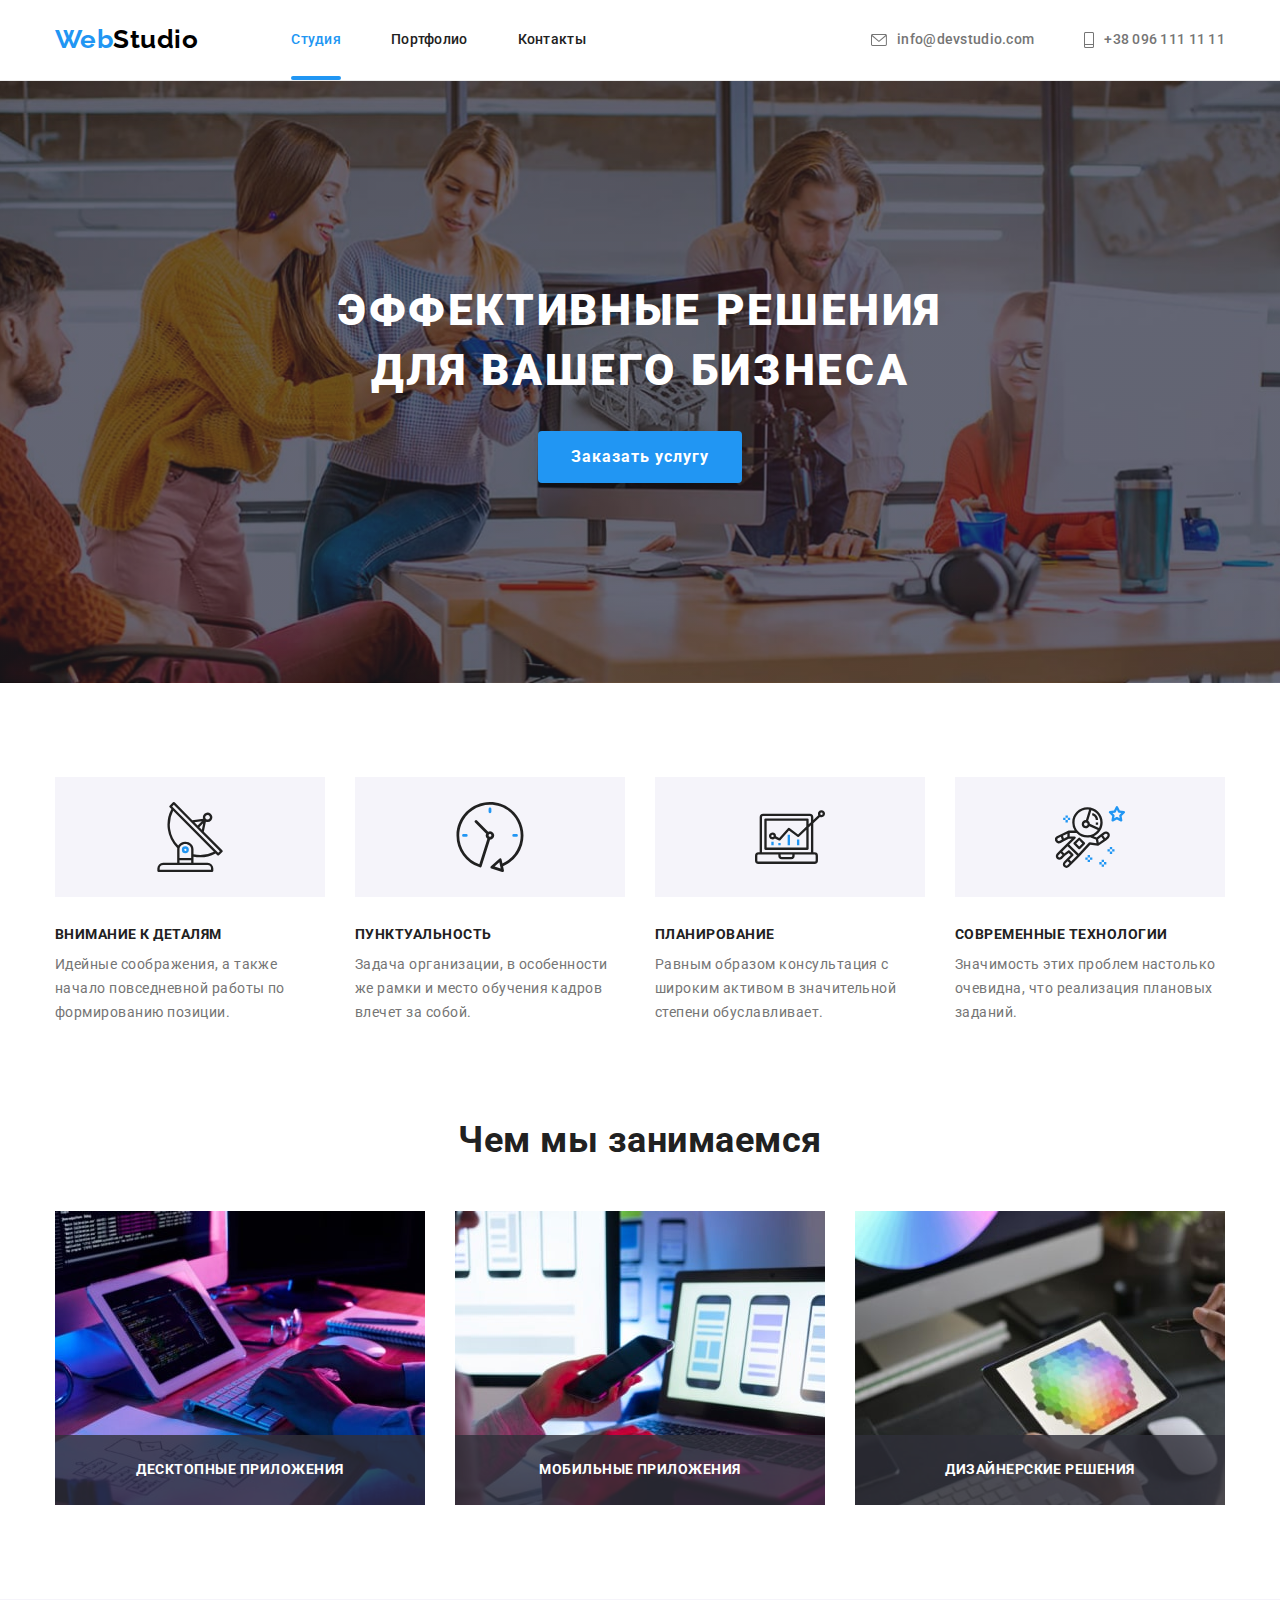
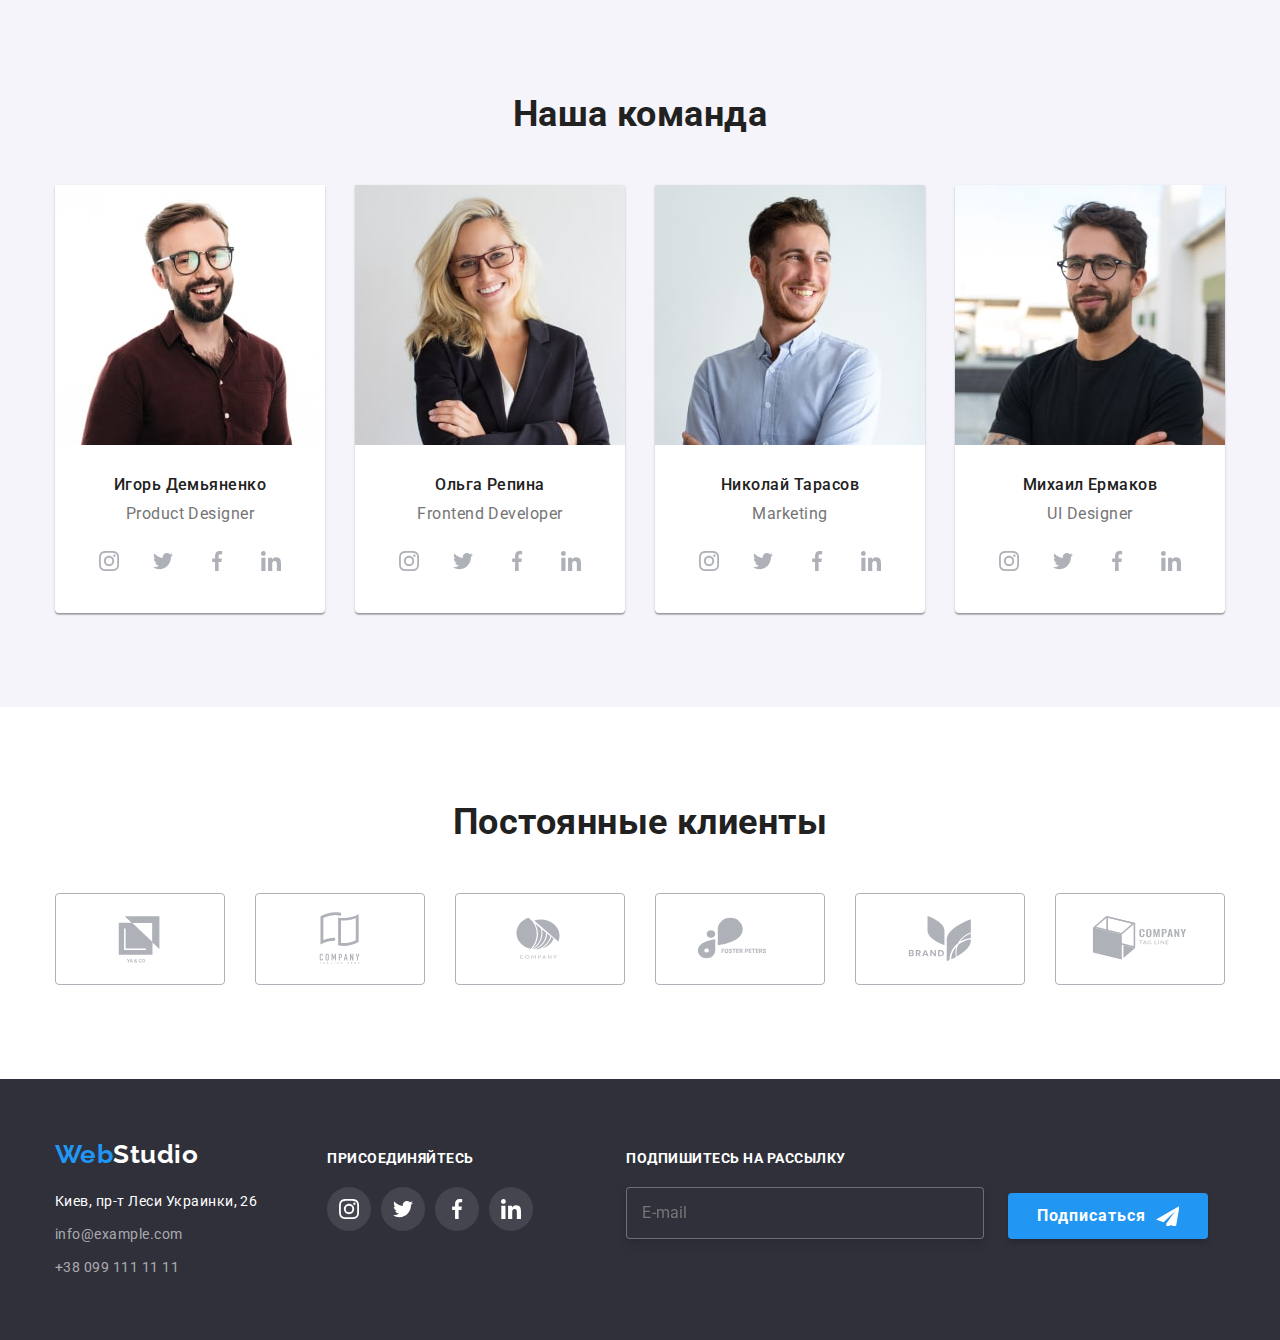
==== commit 4c54cfdd: "05" ====
--- a/index.html
+++ b/index.html
@@ -797,10 +797,9 @@
             </div>
           </div>
           <div class="modal-field">
-            <label class="modal-label"
-              >Комментарий
+            <label class="modal-label" for="comment">Комментарий</label>
               <textarea name="user-text" class="modal-text" placeholder="Введите текст"></textarea>
-            </label>
+            
           </div>
           <div class="modal-field">
             <input
@@ -810,7 +809,7 @@
               class="modal-check visually-hidden"
             />
             <label for="agreement" class="check-text">
-              <span>
+              <span class="chek-icon">
                 <svg class="check-icon" width="16" height="15">
                   <use href="images/sprite.svg#icon-vector"></use>
                 </svg>
--- a/css/main.min.css
+++ b/css/main.min.css
@@ -1,2 +1,2 @@
-:root{--primary-text-color: #212121;--additional-text-color: #757575;--accent-color: #2196f3;--primary-button-hover-color: #188CE8;--logo-text-color: #000000;--additional-accent-color: #ffffff;--mailto-tel-text-color: rgba(255, 255, 255, 0.6);--primary-background-color: #e5e5e5;--additional-background-color: #f5f4fa;--futer-background-color: #2f303a;--border-portfolio: #eeeeee;--border-line-heder: #ececec;--icon-color: #afb1b8;--icon-color-hover: #ffffff;--additional-icon-color-hover: #2196f3;--additional-icon-color-footer: #44454e}.visually-hidden{position:absolute;width:1px;height:1px;margin:-1px;padding:0;overflow:hidden;border:0;clip:rect(0 0 0 0)}body{font-family:'Roboto', 'Sans Serif';letter-spacing:0.03em;color:var(--primary-text-color)}p,h1,h2,h3,h4,h5,h6{margin:0}img,svg{display:block;max-width:100%;height:auto}.list{list-style:none;margin:0;padding:0}.link{text-decoration:none}.btn{cursor:pointer;border-radius:4px}.section{margin-left:auto;margin-right:auto}.container{padding-left:15px;padding-right:15px;margin:0 auto;width:100%}@media (min-width: 480px){.container{width:480px}}@media (min-width: 768px){.container{width:768px}}@media (min-width: 1200px){.container{width:1200px}}.logo{font-family:'Raleway', 'Sans Serif';text-align:center;font-size:24px;line-height:1.17;font-weight:700;display:inline-block}.logo__first-word{color:var(--accent-color)}.logo__second-word{color:var(--logo-text-color)}.logo__third-word{color:var(--additional-accent-color)}@media (min-width: 1200px){.logo{font-size:26px;line-height:1.2;font-weight:700}}.nav-list{font-size:14px;line-height:1.14;font-weight:500;letter-spacing:0.02em;display:flex;align-items:center;justify-content:space-between}@media (max-width: 767.98px){.nav-list{display:none}}.nav-list__item:not(:last-child){margin-right:50px}.nav-list__item:nth-child(1){margin-left:88px}@media (min-width: 1200px){.nav-list__item:nth-child(1){margin-left:93px}}.nav-list__link{position:relative;transition:color 250ms cubic-bezier(0.4, 0, 0.2, 1);color:inherit; }.nav-list__link:hover,.nav-list__link:focus{color:var(--accent-color)}.nav-list__link--active{color:var(--accent-color)}.nav-list__link--current::after{content:'';position:absolute;width:100%;height:4px;border-radius:2px;background-color:var(--accent-color);bottom:-33px;left:0}.contacts{font-size:12px;line-height:1.16;font-weight:500;letter-spacing:0.02em;margin-left:auto}@media (max-width: 767.98px){.contacts{display:none}}@media (min-width: 1200px){.contacts{font-size:14px;line-height:1.14;font-weight:500;display:flex;align-items:center;justify-content:space-between}}.contacts__icon{margin-right:10px}.contacts__item{color:var(--additional-text-color)}@media (min-width: 768px) and (max-width: 1199.98px){.contacts__item:not(:last-child){margin-bottom:10px}}@media (min-width: 1200px){.contacts__item:not(:last-child){margin-right:30px}}.contacts__link{display:flex;align-items:center;justify-content:start;transition:color 250ms cubic-bezier(0.4, 0, 0.2, 1);color:inherit}.contacts__link:hover,.contacts__link:focus{color:var(--accent-color)}.contacts__icon{fill:currentColor}.contacts__icon:hover,.contacts__icon:focus{fill:currentColor}.primary-btn{font-size:16px;line-height:1.87;font-weight:700;letter-spacing:0.06em;display:flex;align-items:center;justify-content:center;min-width:200px;color:var(--additional-accent-color);background-color:var(--accent-color);border:1px solid transparent;box-shadow:0px 4px 4px rgba(0,0,0,0.15);margin: 0 auto;padding:10px 32px;transition-property:background-color, color, border;transition-duration:250ms;transition-timing-function:linear}.primary-btn:hover,.primary-btn:focus{background-color:var(--primary-button-hover-color)}.primary-btn--with-icon{margin-top:20px}.backdrop{position:fixed;top:0;left:0;height:100vh;width:100vw;background:rgba(0,0,0,0.2);transition:opacity 250ms cubic-bezier(0.4, 0, 0.2, 1);opacity:1;}.backdrop.is-hidden{pointer-events:none;visibility:hidden;opacity: 0;}.modal{position:absolute;top:50%;left:50%;width:100%;min-height:609px;transform:translate(-50%, -50%);background:var(--additional-accent-color);box-shadow:0px 1px 3px rgba(0,0,0,0.12),0px 1px 1px rgba(0,0,0,0.14),0px 2px 1px rgba(0,0,0,0.2);border-radius:4px;padding:40px;transition:opacity 250ms cubic-bezier(0.4, 0, 0.2, 1);}.modal__close-btn{position:absolute;right:8px;top:8px;width:30px;height:30px;background-color:var(--additional-accent-color);border:1px solid rgba(0,0,0,0.1);border-radius:50%;color:var(--logo-text-color);display:flex;align-items:center;justify-content:center;transition:color 250ms cubic-bezier(0.4, 0, 0.2, 1)}.modal__close-btn:hover{color:var(--accent-color)}.modal__icon-close{fill:currentColor}.modal__title{font-size:20px;line-height:1.15;font-weight:700;text-align:center;color:var(--primary-text-color);margin-bottom:12px}@media (min-width: 480px){.modal{width:450px}}@media (min-width: 1200px){.modal{width:528px;height:581px}}.modal-field{margin-bottom:10px;display:block;margin-left:auto;margin-right:auto}.modal-field:last-of-type{margin-bottom:30px}@media (min-width: 1200px){.modal-field:last-of-type{padding-right:10px;padding-left:10px}}.modal-label{font-size:12px;line-height:1.17;font-weight:400;letter-spacing:0.01em;display:block;margin-bottom:4px;color:var(--additional-text-color)}.input-wrap{position:relative}.modal-input{width:100%;height:40px;border:1px solid rgba(33,33,33,0.2);border-radius:4px;padding-left:42px;outline:none}.modal-input:focus{border:1px solid var(--accent-color);outline:none}.modal-icon-input{position:absolute;top:50%;left:12px;transform:translateY(-50%)}.modal-input:focus+.modal-icon-input{fill:var(--accent-color)}.modal-text{width:100%;height:120px;border:1px solid rgba(33,33,33,0.2);border-radius:4px;outline:none;resize:none;display:block;padding:12px 16px;margin-bottom:20px}.modal-text:focus{border:1px solid var(--accent-color);outline:none}placeholder{font-size:14px;line-height:1.14;font-weight:400;letter-spacing:0.01em;color:rgba(117,117,117,0.5)}.check-text{font-size:11px;line-height:1.17;font-weight:400;color:var(--additional-text-color);display:flex;align-items:center;justify-content:center}.check-text span{width:16px;height:15px;border-radius:2px;border:1px solid var(--primary-text-color);display:flex;align-items:center;justify-content:center;margin-right:8px}.modal-check:checked+.check-text span{background-color:var(--accent-color);border:none}@media (min-width: 1200px){.check-text{font-size:14px;line-height:1.71;font-weight:400}}.check-link{color:var(--accent-color);margin-left:2px}.social{display:flex;align-items:center;justify-content:center;width:206px}.social__item:not(:last-child){margin-right:10px}.social__link{display:flex;align-items:center;justify-content:center;width:44px;height:44px;border-radius:50%;color:var(--icon-color);transition:background-color 250ms cubic-bezier(0.4, 0, 0.2, 1),color 250ms cubic-bezier(0.4, 0, 0.2, 1)}.social__link:hover,.social__link:focus{background-color:var(--accent-color);color:var(--icon-color-hover)}.social__icon{fill:currentColor}.social__link--dark{background-color:var(--additional-icon-color-footer);color:var(--additional-accent-color)}.join{display:flex;flex-direction:column;justify-content:center;align-items:center}.join__text{font-size:14px;line-height:1.14;font-weight:700;text-transform:uppercase;color:var(--additional-accent-color);margin-bottom:20px}@media (min-width: 1200px){.join{display:block;padding-top:12px;padding-bottom:40px}}.subscribe{display:flex;flex-direction:column;justify-content:center;align-items:center}.subscribe__form{display:block;text-align:center;max-width:450px}@media (min-width: 1200px){.subscribe__form{text-align:left}}.subscribe__field{max-width:450px}@media (min-width: 480px){.subscribe__field{min-width:450px}}@media (min-width: 1200px){.subscribe__field{min-width:358px}}.subscribe__label{font-size:14px;line-height:1.14;font-weight:700;display:block;margin-bottom:20px;color:var(--additional-accent-color);text-transform:uppercase}.subscribe__input{width:100%;border:1px solid rgba(255,255,255,0.3);filter:drop-shadow(0px 4px 4px rgba(0,0,0,0.15));border-radius:4px;padding:15px;outline:none;font-size:16px;line-height:1.25;font-weight:400;letter-spacing:0.01em;color:var(--additional-accent-color);background-color:var(--futer-background-color)}.subscribe__input:focus{border:1px solid var(--accent-color);outline:none}@media (min-width: 1200px){.subscribe{display:block}.subscribe__form{display:flex;justify-content:space-between;align-items:flex-end}.subscribe__field{max-width:358px;padding-top:12px;margin-right:12px}}placeholder{font-size:16px;line-height:1.25;font-weight:400;letter-spacing:0.01em;color:rgba(117,117,117,0.5)}.header{width:100%;position:relative;background-color:var(--additional-accent-color);padding-top:16px;padding-bottom:16px;border-bottom:1px solid var(--border-line-heder)}@media (min-width: 480px){.header{padding-top:16px;padding-bottom:16px}}@media (min-width: 768px){.header{padding-top:21px;padding-bottom:21px}}@media (min-width: 1200px){.header{padding-top:24px;padding-bottom:25px}}.header__container{display:flex;align-items:center;justify-content:space-between}.menu-open-btn{position:absolute;top:10px;right:10px;display:block;margin-left:auto;border:none;background-color:transparent;width:40px;height:40px}@media (min-width: 768px){.menu-open-btn{display:none}}.mob-menu{position:fixed;top:0;left:0;width:100vw;height:100vh;background-color:#fff;padding-top:48px;padding-bottom:48px;padding-left:40px;z-index:4;transition-property:opacity;transition-duration:250ms;transition-timing-function:linear;opacity:1;}@media (min-width: 768px){.mob-menu{display:none}}.mob-menu.is-hidden{opacity:0;pointer-events:none;visibility:hidden}.menu-close-btn{position:absolute;display:block;top:10px;right:15px;width:40px;height:40px;border:none;background-color:transparent;transition:color 250ms cubic-bezier(0.4, 0, 0.2, 1)}.menu-close-btn:hover{color:var(--accent-color)}.mob-menu-container{height:100%;display:flex;flex-direction:column;align-items:flex-start}.mob-menu-bottom{margin-top:auto}.mob-menu-nav-list__item:not(:last-child){margin-bottom:32px}.mob-menu-nav-list__link{font-size:40px;line-height:1.17;font-weight:500;letter-spacing:0.02em;color:var(--primary-text-color);position:relative;transition:color 250ms cubic-bezier(0.4, 0, 0.2, 1);color:inherit}.mob-menu-nav-list__link:hover,.mob-menu-nav-list__link:focus{color:var(--accent-color)}.mob-menu-nav-list__link--active{color:var(--accent-color)}.mob-menu-contacts__item:not(:last-child){margin-bottom:32px}.mob-menu-contacts__link-tel{font-size:34px;line-height:1.18;font-weight:500;letter-spacing:0.02em;color:var(--accent-color)}.mob-menu-contacts__link-post{font-size:24px;line-height:1.17;font-weight:500;letter-spacing:0.02em;color:var(--additional-text-color)}.mob-menu-social{margin-top:64px;display:flex;align-items:center;justify-content:space-between}.mob-menu-social__item:not(:last-child){margin-right:10px}.mob-menu-social__link{font-size:18px;line-height:1.22;font-weight:500;letter-spacing:0.02em;color:var(--accent-color)}.mob-menu-social__link::after{content:'';width:2px;height:22px;margin-left:10px;border:1px solid rgba(33,33,33,0.2)}.hero{background-color:var(--futer-background-color);background-image:linear-gradient(to right, rgba(47,48,58,0.4), rgba(47,48,58,0.4)),url(../images/img-hero/img-hero-mob-1x-min.jpg);background-size:cover;background-position:center;background-repeat:no-repeat;max-width:480px;margin:0 auto;padding-top:118px;padding-bottom:118px}@media (min-device-pixel-ratio: 2), (min-resolution: 192dpi), (min-resolution: 2dppx){.hero{background-image:linear-gradient(to right, rgba(47,48,58,0.4), rgba(47,48,58,0.4)),url(../images/img-hero/img-hero-mob-2x-min.jpg)}}@media screen and (min-width: 768px){.hero{background-image:linear-gradient(to right, rgba(47,48,58,0.4), rgba(47,48,58,0.4)),url(../images/img-hero/img-hero-tabl-1x-min.jpg)}}@media screen and (min-width: 768px) and (min-device-pixel-ratio: 2), screen and (min-width: 768px) and (min-resolution: 192dpi), screen and (min-width: 768px) and (min-resolution: 2dppx){.hero{background-image:linear-gradient(to right, rgba(47,48,58,0.4), rgba(47,48,58,0.4)),url(../images/img-hero/img-hero-tabl-2x-min.jpg)}}@media screen and (min-width: 1200px){.hero{background-image:linear-gradient(to right, rgba(47,48,58,0.4), rgba(47,48,58,0.4)),url(../images/img-hero/img-hero-desk-1x-min.jpg);padding-top:200px;padding-bottom:200px}}@media screen and (min-width: 1200px) and (min-device-pixel-ratio: 2), screen and (min-width: 1200px) and (min-resolution: 192dpi), screen and (min-width: 1200px) and (min-resolution: 2dppx){.hero{background-image:linear-gradient(to right, rgba(47,48,58,0.4), rgba(47,48,58,0.4)),url(../images/img-hero/img-hero-desk-2x-min.jpg)}}.hero__title{color:var(--additional-accent-color);font-size:26px;line-height:1.62;font-weight:900;letter-spacing:0.06em;text-transform:uppercase;margin-left:auto;margin-right:auto;margin-bottom:30px;max-width:360px;text-align:center}@media (min-width: 768px){.hero{max-width:768px}}@media (min-width: 1200px){.hero{min-height:600px;max-width:1600px}.hero__title{font-size:44px;line-height:1.36;font-weight:900;max-width:696px}}.features{padding-top:60px;padding-bottom:60px}@media (min-width: 1200px){.features{padding-top:94px;padding-bottom:47px}}@media (min-width: 768px){.features-list{margin:-15px}}.features-list__item{max-width:100%}@media screen and (max-width: 767px){.features-list__item:not(:last-child){margin-bottom:30px}}@media (min-width: 768px){.features-list__item{margin:15px}}.features-list__icon{background-color:var(--additional-background-color);display:flex;align-items:center;justify-content:center;height:120px;margin-bottom:30px}.features-list__title{font-size:14px;line-height:1.14;font-weight:700;text-transform:uppercase;margin-bottom:10px}@media screen and (max-width: 767px){.features-list__title{text-align:center}}.features-list__text{font-size:14px;line-height:1.71;font-weight:400;color:var(--additional-text-color)}@media (min-width: 768px) and (max-width: 1199.98px){.features-list{display:flex;flex-wrap:wrap;justify-content:space-between}.features-list__item{width:calc(100% / 2 - 30px);max-height:251px}}@media (min-width: 1200px){.features-list{display:flex;align-items:center;justify-content:space-between}.features-list__item{width:270px;max-height:251px}}@media (max-width: 1199.98px){.directions{display:none}}@media (min-width: 1200px){.directions{padding-top:47px;padding-bottom:94px}.directions__title{color:var(--primary-text-color);font-size:36px;line-height:1.17;font-weight:700;margin-top:0;margin-bottom:50px;text-align:center}.directions__list{display:flex;align-items:center;justify-content:space-between;width:1170px}.directions__item{position:relative}.directions__item:not(:last-child){margin-right:30px}.directions__text{position:absolute;height:70px;width:100%;bottom:0;left:0;background-color:rgba(47,48,58,0.8);font-size:14px;line-height:1.14;font-weight:700;text-align:center;text-transform:uppercase;display:flex;align-items:center;justify-content:center;color:var(--additional-accent-color)}}.team{background-color:var(--additional-background-color);padding-top:60px;padding-bottom:60px}.team__title{color:var(--primary-text-color);font-size:28px;line-height:1.17;font-weight:700;text-align:center;margin-bottom:30px}@media (min-width: 1200px){.team{padding-top:94px;padding-bottom:94px}.team__title{font-size:36px;line-height:1.17;font-weight:700;margin-bottom:50px}}@media (min-width: 768px){.team-list{margin:-15px}}.team-list__card{background-color:var(--additional-accent-color);box-shadow:0px 1px 3px rgba(0,0,0,0.12),0px 1px 1px rgba(0,0,0,0.14),0px 2px 1px rgba(0,0,0,0.2);border-radius:0px 0px 4px 4px;text-align:center;display:block}@media screen and (max-width: 767px){.team-list__card:not(:last-child){margin-bottom:30px}}@media (min-width: 768px){.team-list__card{margin:15px}}.team-list__description{padding-top:30px;padding-bottom:24px;display:flex;flex-direction:column;justify-content:center;align-items:center}.team-list__name{color:var(--primary-text-color);font-size:16px;line-height:1.19;font-weight:500;margin-bottom:10px}.team-list__position{font-size:16px;line-height:1.19;font-weight:400;color:var(--additional-text-color);margin-bottom:16px}@media (min-width: 768px) and (max-width: 1199.98px){.team-list{margin:-15px;display:flex;flex-wrap:wrap}.team-list__card{margin:15px;width:calc(100% / 2 - 30px);max-height:536px}}@media (min-width: 1200px){.team-list{display:flex;align-items:center;justify-content:space-between;margin:-15px}.team-list__card{background-color:var(--additional-accent-color);box-shadow:0px 1px 3px rgba(0,0,0,0.12),0px 1px 1px rgba(0,0,0,0.14),0px 2px 1px rgba(0,0,0,0.2);border-radius:0px 0px 4px 4px;width:calc(100% / 4 - 30px);margin:15px}.team-list__description{padding-bottom:30px}}.clients{padding-top:60px;padding-bottom:60px}@media (min-width: 1200px){.clients{padding-top:94px;padding-bottom:94px}}.clients__title{font-size:28px;line-height:1.17;font-weight:700;text-align:center;margin-bottom:30px}@media (min-width: 1200px){.clients__title{font-size:36px;line-height:1.17;font-weight:700;margin-bottom:50px}}.clients-list{margin:-15px;display:flex;flex-wrap:wrap;justify-content:center}.clients-list__item{margin:15px}.clients-list__link{display:flex;align-items:center;justify-content:center;width:100%;height:92px;border:1px solid var(--icon-color);border-radius:4px;color:var(--icon-color);transition:border-color 250ms cubic-bezier(0.4, 0, 0.2, 1),color 250ms cubic-bezier(0.4, 0, 0.2, 1)}.clients-list__link:hover,.clients-list__link:focus{border-color:var(--additional-icon-color-hover);color:var(--accent-color)}.clients-list__ikon{fill:currentColor}@media (min-width: 480px){.clients-list__item{width:calc(100% / 2 - 30px)}}@media (min-width: 768px){.clients-list__item{width:calc(100% / 3 - 30px)}}@media (min-width: 1200px){.clients-list{display:flex;align-items:center;justify-content:space-between;flex-wrap:nowrap}.clients-list__item{width:calc(100% / 6 - 30px)}.clients-list__link{display:flex;align-items:center;justify-content:center}}.footer{background-color:var(--futer-background-color);padding-top:60px;padding-bottom:60px}.footer__container-top{margin-bottom:60px}@media (min-width: 768px){.footer__container-top{display:flex;justify-content:center;align-items:flex-start}}@media (min-width: 1200px){.footer__container-top{margin-right:93px;margin-bottom:0}}@media (min-width: 1200px){.footer__container.container{display:flex;align-items:start;justify-content:start}}.footer__wrapp{display:flex;flex-direction:column;justify-content:center;align-items:center;font-size:14px;line-height:1.71;font-weight:400}@media (min-width: 768px) and (max-width: 1199.98px){.footer__wrapp{margin-right:165px}}@media (min-width: 1200px){.footer__wrapp{align-items:start;margin-right:70px}}.footer-address{display:flex;flex-direction:column;justify-content:center;align-items:center;font-style:normal;margin-bottom:60px}@media (max-width: 1199.98px){.footer-address__list{text-align:center}}@media (min-width: 1200px){.footer-address__list{text-align:start}}.footer-address__item:not(:last-child){margin-bottom:8px}.footer-address__post{color:var(--additional-accent-color)}.footer-address__link{color:var(--mailto-tel-text-color);transition:color 250ms cubic-bezier(0.4, 0, 0.2, 1)}.footer-address__link:hover,.footer-address__link:focus{color:var(--accent-color)}@media (min-width: 768px){.footer-address{margin-bottom:0;text-align:center;font-style:normal;font-size:14px;line-height:1.71;font-weight:400}.footer-address__item:not(:last-child){margin-bottom:8px}.footer-address__post{color:var(--additional-accent-color)}.footer-address__link{color:var(--mailto-tel-text-color);transition:color 250ms cubic-bezier(0.4, 0, 0.2, 1)}.footer-address__link:hover,.footer-address__link:focus{color:var(--accent-color)}}@media (min-width: 1200px){.footer-address{flex-shrink:0;margin-bottom:0;font-style:normal;font-size:14px;line-height:1.71;font-weight:400}.footer-address__item:not(:last-child){margin-bottom:9px}}.footer-address__post{color:var(--additional-accent-color)}.footer-address__link{color:var(--mailto-tel-text-color);transition:color 250ms cubic-bezier(0.4, 0, 0.2, 1)}.footer-address__link:hover,.footer-address__link:focus{color:var(--accent-color)}.logo__footer{margin-bottom:20px}.footer-submit-btn { transition: 250ms cubic-bezier(0.4, 0, 0.2, 1); display: inline-flex; align-items: center; justify-content: center; border: none; margin: 0; padding: 8px 29px; border-radius: 4px; background-color: var(--accent-color); box-shadow: 0px 4px 4px rgba(0, 0, 0, 0.15); color: var(--additional-accent-color); font-family: 'Roboto'; font-style: normal; font-weight: 700; font-size: 16px; line-height: 1.87; letter-spacing: 0.06em; cursor: pointer; min-height: 43px; margin-left: 12px; } .footer-submit-btn:hover, .footer-submit-btn:focus{ background-color: var(--primary-button-hover-color) ; } .footer-submit-btn::after { content: ''; display: inline-block; width: 24px; height: 20px; margin-left: 10px; background-image: url(../images/send.svg);}.footer-submit-btn {transition: 250ms cubic-bezier(0.4, 0, 0.2, 1);display: inline-flex;align-items: center;justify-content: center;border: none;margin: 0;padding: 8px 29px;border-radius: 4px;background-color: var(--accent-color);box-shadow: 0px 4px 4px rgba(0, 0, 0, 0.15);color: var(--additional-accent-color);font-family: 'Roboto';font-style: normal;font-weight: 700;font-size: 16px;line-height: 1.87;letter-spacing: 0.06em;cursor: pointer;min-height: 43px;margin-left: 12px;}.footer-submit-btn:hover,.footer-submit-btn:focus{background-color: var(--primary-button-hover-color);}.footer-submit-btn::after {content: '';display: inline-block;width: 24px;height: 20px;margin-left: 10px;background-image: url(../images/svg-icon-send.svg);}.portfolio.section{padding-top:60px;padding-bottom:60px}@media (min-width: 1200px){.portfolio.section{padding-top:94px;padding-bottom:94px}}.filters{display:flex;flex-wrap:wrap;align-content:start;margin-bottom:40px}.filters__item:not(:last-child){margin-right:8px}.filters__button{display:block;font-size:16px;line-height:1.62;font-weight:500;text-align:center;background-color:var(--additional-background-color);color:var(--primary-text-color);padding:6px 22px;border:none;transition:background-color 250ms cubic-bezier(0.4, 0, 0.02, 1),color 250ms cubic-bezier(0.4, 0, 0.02, 1),box-shadow 250ms cubic-bezier(0.4, 0, 0.02, 1)}.filters__button:hover,.filters__button:focus{background-color:var(--accent-color);color:var(--additional-accent-color);box-shadow:0px 3px 1px rgba(0,0,0,0.1),0px 1px 2px rgba(0,0,0,0.08),0px 2px 2px rgba(0,0,0,0.12)}@media screen and (max-width: 767px){.filters__item:nth-child(-1n+3){margin-bottom:15px}}@media (min-width: 768px){.filters{display:flex;align-items:center;justify-content:center;margin-bottom:30px}}@media (min-width: 1200px){.filters{margin-bottom:50px}}.projects{display:flex;flex-wrap:wrap;justify-content:space-between;margin:-15px}.projects__wrap{position:relative;overflow:hidden;flex-grow:1;}.projects__top-text{position:absolute;top:1px;left:0;background-color:rgba(33,150,243,0.9);padding:63px 24px;font-size:18px;line-height:1.56;font-weight:400;color:var(--additional-accent-color);height:100%;transform:translateY(100%);transition:transform 250ms cubic-bezier(0.4, 0, 0.02, 1);overflow:auto}.projects__item{margin:15px;transition:background-color 250ms cubic-bezier(0.4, 0, 0.02, 1),box-shadow 250ms cubic-bezier(0.4, 0, 0.02, 1)}.projects__item:hover,.projects__item:focus{background-color:var(--additional-accent-color);box-shadow:0px 1px 1px rgba(0,0,0,0.12),0px 4px 4px rgba(0,0,0,0.06),1px 4px 6px rgba(0,0,0,0.16)}.projects__description{padding:20px 24px;border:1px solid var(--border-portfolio);border-top:none}.projects__name{font-size:18px;line-height:2;font-weight:700;letter-spacing:0.06em;color:var(--primary-text-color);margin-bottom:4px}.projects__type{font-size:16px;line-height:1.87;font-weight:400;color:var(--additional-text-color)}.projects__item:hover .projects__top-text,.projects__item:focus .projects__top-text{transform:translateY(0)}
+:root{--primary-text-color: #212121;--additional-text-color: #757575;--accent-color: #2196f3;--primary-button-hover-color: #188CE8;--logo-text-color: #000000;--additional-accent-color: #ffffff;--mailto-tel-text-color: rgba(255, 255, 255, 0.6);--primary-background-color: #e5e5e5;--additional-background-color: #f5f4fa;--futer-background-color: #2f303a;--border-portfolio: #eeeeee;--border-line-heder: #ececec;--icon-color: #afb1b8;--icon-color-hover: #ffffff;--additional-icon-color-hover: #2196f3;--additional-icon-color-footer: #44454e}.visually-hidden{position:absolute;width:1px;height:1px;margin:-1px;padding:0;overflow:hidden;border:0;clip:rect(0 0 0 0)}body{font-family:'Roboto', 'Sans Serif';letter-spacing:0.03em;color:var(--primary-text-color)}p,h1,h2,h3,h4,h5,h6{margin:0}img,svg{display:block;max-width:100%;height:auto}.list{list-style:none;margin:0;padding:0}.link{text-decoration:none}.btn{cursor:pointer;border-radius:4px}.section{margin-left:auto;margin-right:auto}.container{padding-left:15px;padding-right:15px;margin:0 auto;width:100%}@media (min-width: 480px){.container{width:480px}}@media (min-width: 768px){.container{width:768px}}@media (min-width: 1200px){.container{width:1200px}}.logo{font-family:'Raleway', 'Sans Serif';text-align:center;font-size:24px;line-height:1.17;font-weight:700;display:inline-block}.logo__first-word{color:var(--accent-color)}.logo__second-word{color:var(--logo-text-color)}.logo__third-word{color:var(--additional-accent-color)}@media (min-width: 1200px){.logo{font-size:26px;line-height:1.2;font-weight:700}}.nav-list{font-size:14px;line-height:1.14;font-weight:500;letter-spacing:0.02em;display:flex;align-items:center;justify-content:space-between}@media (max-width: 767.98px){.nav-list{display:none}}.nav-list__item:not(:last-child){margin-right:50px}.nav-list__item:nth-child(1){margin-left:88px}@media (min-width: 1200px){.nav-list__item:nth-child(1){margin-left:93px}}.nav-list__link{position:relative;transition:color 250ms cubic-bezier(0.4, 0, 0.2, 1);color:inherit; }.nav-list__link:hover,.nav-list__link:focus{color:var(--accent-color)}.nav-list__link--active{color:var(--accent-color)}.nav-list__link--current::after{content:'';position:absolute;width:100%;height:4px;border-radius:2px;background-color:var(--accent-color);bottom:-33px;left:0}.contacts{font-size:12px;line-height:1.16;font-weight:500;letter-spacing:0.02em;margin-left:auto}@media (max-width: 767.98px){.contacts{display:none}}@media (min-width: 1200px){.contacts{font-size:14px;line-height:1.14;font-weight:500;display:flex;align-items:center;justify-content:space-between}}.contacts__icon{margin-right:10px}.contacts__item{color:var(--additional-text-color)}@media (min-width: 768px) and (max-width: 1199.98px){.contacts__item:not(:last-child){margin-bottom:10px}}@media (min-width: 1200px){.contacts__item:not(:last-child){margin-right:50px}}.contacts__link{display:flex;align-items:center;justify-content:start;transition:color 250ms cubic-bezier(0.4, 0, 0.2, 1);color:inherit}.contacts__link:hover,.contacts__link:focus{color:var(--accent-color)}.contacts__icon{fill:currentColor}.contacts__icon:hover,.contacts__icon:focus{fill:currentColor}.primary-btn{font-size:16px;line-height:1.87;font-weight:700;letter-spacing:0.06em;display:flex;align-items:center;justify-content:center;min-width:200px;color:var(--additional-accent-color);background-color:var(--accent-color);border:1px solid transparent;box-shadow:0px 4px 4px rgba(0,0,0,0.15);margin: 0 auto;padding:10px 32px;transition-property:background-color, color, border;transition-duration:250ms;transition-timing-function:linear}.primary-btn:hover,.primary-btn:focus{background-color:var(--primary-button-hover-color)}.primary-btn--with-icon{margin-top:20px}.backdrop{position:fixed;top:0;left:0;height:100vh;width:100vw;background:rgba(0,0,0,0.2);transition:opacity 250ms cubic-bezier(0.4, 0, 0.2, 1);opacity:1;}.backdrop.is-hidden{pointer-events:none;visibility:hidden;opacity: 0;}.modal{position:absolute;top:50%;left:50%;width:100%;min-height:581px;transform:translate(-50%, -50%);background:var(--additional-accent-color);box-shadow:0px 1px 3px rgba(0,0,0,0.12),0px 1px 1px rgba(0,0,0,0.14),0px 2px 1px rgba(0,0,0,0.2);border-radius:4px;padding:40px;transition:opacity 250ms cubic-bezier(0.4, 0, 0.2, 1);}.modal__close-btn{position:absolute;right:8px;top:8px;width:30px;height:30px;background-color:var(--additional-accent-color);border:1px solid rgba(0,0,0,0.1);border-radius:50%;color:var(--logo-text-color);display:flex;align-items:center;justify-content:center;transition:color 250ms cubic-bezier(0.4, 0, 0.2, 1)}.modal__close-btn:hover{color:var(--accent-color)}.modal__icon-close{fill:currentColor}.modal__title{font-size:20px;line-height:1.15;font-weight:700;text-align:center;color:var(--primary-text-color);margin-bottom:12px}@media (min-width: 480px){.modal{width:450px}}@media (min-width: 1200px){.modal{width:528px;height:581px}}.modal-field{margin-bottom:10px;display:block;margin-left:auto;margin-right:auto}.modal-field:last-of-type{margin-bottom:30px}@media (min-width: 1200px){.modal-field:last-of-type{padding-right:10px;padding-left:10px}}.modal-label{font-size:12px;line-height:1.17;font-weight:400;letter-spacing:0.01em;display:block;margin-bottom:4px;color:var(--additional-text-color)}.input-wrap{position:relative}.modal-input{width:100%;height:40px;border:1px solid rgba(33,33,33,0.2);border-radius:4px;padding-left:42px;outline:none;transition: border-color 250ms cubic-bezier(0.4, 0, 0.2, 1)}.modal-input:hover,.modal-input:focus{border:1px solid var(--accent-color);outline:none}.modal-icon-input{transition: fill 250ms cubic-bezier(0.4, 0, 0.2, 1);position:absolute;top:50%;left:12px;transform:translateY(-50%)}.modal-input:hover~.modal-icon-input,.modal-input:focus~.modal-icon-input{fill:var(--accent-color)}.modal-text{width:100%;height:120px;border:1px solid rgba(33,33,33,0.2);border-radius:4px;outline:none;font-size:12px;resize:none;display:block;padding:12px 16px;margin-bottom:20px;transition: border-color 250ms cubic-bezier(0.4, 0, 0.2, 1)}.modal-text:hover,.modal-text:focus{border:1px solid var(--accent-color);outline:none}placeholder{font-size:14px;line-height:1.14;font-weight:400;letter-spacing:0.01em;color:rgba(117,117,117,0.5)}.check-text{font-size:11px;line-height:1.17;font-weight:400;color:var(--additional-text-color);display:flex;align-items:center;justify-content:center}.check-text span{width:16px;height:15px;border-radius:2px;border:1px solid var(--primary-text-color);display:flex;align-items:center;justify-content:center;margin-right:8px}.modal-check:checked+.check-text span{background-color:var(--accent-color);border:none}@media (min-width: 1200px){.check-text{font-size:14px;line-height:1.71;font-weight:400}}.check-link{color:var(--accent-color);margin-left:2px}.social{display:flex;align-items:center;justify-content:center;width:206px}.social__item:not(:last-child){margin-right:10px}.social__link{display:flex;align-items:center;justify-content:center;width:44px;height:44px;border-radius:50%;color:var(--icon-color);transition:background-color 250ms cubic-bezier(0.4, 0, 0.2, 1),color 250ms cubic-bezier(0.4, 0, 0.2, 1)}.social__link:hover,.social__link:focus{background-color:var(--accent-color);color:var(--icon-color-hover)}.social__icon{fill:currentColor}.social__link--dark{background-color:var(--additional-icon-color-footer);color:var(--additional-accent-color)}.join{display:flex;flex-direction:column;justify-content:center;align-items:center}.join__text{font-size:14px;line-height:1.14;font-weight:700;text-transform:uppercase;color:var(--additional-accent-color);margin-bottom:20px}@media (min-width: 1200px){.join{display:block;padding-top:12px;padding-bottom:40px}}.subscribe{display:flex;flex-direction:column;justify-content:center;align-items:center}.subscribe__form{display:block;text-align:center;max-width:450px}@media (min-width: 1200px){.subscribe__form{text-align:left}}.subscribe__field{max-width:450px}@media (min-width: 480px){.subscribe__field{min-width:450px}}@media (min-width: 1200px){.subscribe__field{min-width:358px}}.subscribe__label{font-size:14px;line-height:1.14;font-weight:700;display:block;margin-bottom:20px;color:var(--additional-accent-color);text-transform:uppercase}.subscribe__input{width:100%;border:1px solid rgba(255,255,255,0.3);filter:drop-shadow(0px 4px 4px rgba(0,0,0,0.15));border-radius:4px;padding:15px;outline:none;font-size:16px;line-height:1.25;font-weight:400;letter-spacing:0.01em;color:var(--additional-accent-color);background-color:var(--futer-background-color)}.subscribe__input:focus{border:1px solid var(--accent-color);outline:none}@media (min-width: 1200px){.subscribe{display:block}.subscribe__form{display:flex;justify-content:space-between;align-items:flex-end}.subscribe__field{max-width:358px;padding-top:12px;margin-right:12px}}placeholder{font-size:16px;line-height:1.25;font-weight:400;letter-spacing:0.01em;color:rgba(117,117,117,0.5)}.header{width:100%;position:relative;background-color:var(--additional-accent-color);padding-top:16px;padding-bottom:16px;border-bottom:1px solid var(--border-line-heder)}@media (min-width: 480px){.header{padding-top:16px;padding-bottom:16px}}@media (min-width: 768px){.header{padding-top:21px;padding-bottom:21px}}@media (min-width: 1200px){.header{padding-top:24px;padding-bottom:25px}}.header__container{display:flex;align-items:center;justify-content:space-between}.menu-open-btn{position:absolute;top:10px;right:10px;display:block;margin-left:auto;border:none;background-color:transparent;width:40px;height:40px}@media (min-width: 768px){.menu-open-btn{display:none}}.mob-menu{position:fixed;top:0;left:0;width:100vw;height:100vh;background-color:#fff;padding-top:48px;padding-bottom:48px;padding-left:40px;z-index:4;transition-property:opacity;transition-duration:250ms;transition-timing-function:linear;opacity:1;}@media (min-width: 768px){.mob-menu{display:none}}.mob-menu.is-hidden{opacity:0;pointer-events:none;visibility:hidden}.menu-close-btn{position:absolute;display:block;top:10px;right:15px;width:40px;height:40px;border:none;background-color:transparent;transition:color 250ms cubic-bezier(0.4, 0, 0.2, 1)}.menu-close-btn:hover{color:var(--accent-color)}.mob-menu-container{height:100%;display:flex;flex-direction:column;align-items:flex-start}.mob-menu-bottom{margin-top:auto}.mob-menu-nav-list__item:not(:last-child){margin-bottom:32px}.mob-menu-nav-list__link{font-size:40px;line-height:1.17;font-weight:500;letter-spacing:0.02em;color:var(--primary-text-color);position:relative;transition:color 250ms cubic-bezier(0.4, 0, 0.2, 1);color:inherit}.mob-menu-nav-list__link:hover,.mob-menu-nav-list__link:focus{color:var(--accent-color)}.mob-menu-nav-list__link--active{color:var(--accent-color)}.mob-menu-contacts__item:not(:last-child){margin-bottom:32px}.mob-menu-contacts__link-tel{font-size:34px;line-height:1.18;font-weight:500;letter-spacing:0.02em;color:var(--accent-color)}.mob-menu-contacts__link-post{font-size:24px;line-height:1.17;font-weight:500;letter-spacing:0.02em;color:var(--additional-text-color)}.mob-menu-social{margin-top:64px;display:flex;align-items:center;justify-content:space-between}.mob-menu-social__item:not(:last-child){margin-right:10px}.mob-menu-social__link{font-size:18px;line-height:1.22;font-weight:500;letter-spacing:0.02em;color:var(--accent-color)}.mob-menu-social__link::after{content:'';width:2px;height:22px;margin-left:10px;border:1px solid rgba(33,33,33,0.2)}.hero{background-color:var(--futer-background-color);background-image:linear-gradient(to right, rgba(47,48,58,0.4), rgba(47,48,58,0.4)),url(../images/img-hero/img-hero-mob-1x-min.jpg);background-size:cover;background-position:center;background-repeat:no-repeat;max-width:480px;margin:0 auto;padding-top:118px;padding-bottom:118px}@media (min-device-pixel-ratio: 2), (min-resolution: 192dpi), (min-resolution: 2dppx){.hero{background-image:linear-gradient(to right, rgba(47,48,58,0.4), rgba(47,48,58,0.4)),url(../images/img-hero/img-hero-mob-2x-min.jpg)}}@media screen and (min-width: 768px){.hero{background-image:linear-gradient(to right, rgba(47,48,58,0.4), rgba(47,48,58,0.4)),url(../images/img-hero/img-hero-tabl-1x-min.jpg)}}@media screen and (min-width: 768px) and (min-device-pixel-ratio: 2), screen and (min-width: 768px) and (min-resolution: 192dpi), screen and (min-width: 768px) and (min-resolution: 2dppx){.hero{background-image:linear-gradient(to right, rgba(47,48,58,0.4), rgba(47,48,58,0.4)),url(../images/img-hero/img-hero-tabl-2x-min.jpg)}}@media screen and (min-width: 1200px){.hero{background-image:linear-gradient(to right, rgba(47,48,58,0.4), rgba(47,48,58,0.4)),url(../images/img-hero/img-hero-desk-1x-min.jpg);padding-top:200px;padding-bottom:200px}}@media screen and (min-width: 1200px) and (min-device-pixel-ratio: 2), screen and (min-width: 1200px) and (min-resolution: 192dpi), screen and (min-width: 1200px) and (min-resolution: 2dppx){.hero{background-image:linear-gradient(to right, rgba(47,48,58,0.4), rgba(47,48,58,0.4)),url(../images/img-hero/img-hero-desk-2x-min.jpg)}}.hero__title{color:var(--additional-accent-color);font-size:26px;line-height:1.62;font-weight:900;letter-spacing:0.06em;text-transform:uppercase;margin-left:auto;margin-right:auto;margin-bottom:30px;max-width:360px;text-align:center}@media (min-width: 768px){.hero{max-width:768px}}@media (min-width: 1200px){.hero{min-height:600px;max-width:1600px}.hero__title{font-size:44px;line-height:1.36;font-weight:900;max-width:696px}}.features{padding-top:60px;padding-bottom:60px}@media (min-width: 1200px){.features{padding-top:94px;padding-bottom:47px}}@media (min-width: 768px){.features-list{margin:-15px}}.features-list__item{max-width:100%}@media screen and (max-width: 767px){.features-list__item:not(:last-child){margin-bottom:30px}}@media (min-width: 768px){.features-list__item{margin:15px}}.features-list__icon{background-color:var(--additional-background-color);display:flex;align-items:center;justify-content:center;height:120px;margin-bottom:30px}.features-list__title{font-size:14px;line-height:1.14;font-weight:700;text-transform:uppercase;margin-bottom:10px}@media screen and (max-width: 767px){.features-list__title{text-align:center}}.features-list__text{font-size:14px;line-height:1.71;font-weight:400;color:var(--additional-text-color)}@media (min-width: 768px) and (max-width: 1199.98px){.features-list{display:flex;flex-wrap:wrap;justify-content:space-between}.features-list__item{width:calc(100% / 2 - 30px);max-height:251px}}@media (min-width: 1200px){.features-list{display:flex;align-items:center;justify-content:space-between}.features-list__item{width:270px;max-height:251px}}@media (max-width: 1199.98px){.directions{display:none}}@media (min-width: 1200px){.directions{padding-top:47px;padding-bottom:94px}.directions__title{color:var(--primary-text-color);font-size:36px;line-height:1.17;font-weight:700;margin-top:0;margin-bottom:50px;text-align:center}.directions__list{display:flex;align-items:center;justify-content:space-between;width:1170px}.directions__item{position:relative}.directions__item:not(:last-child){margin-right:30px}.directions__text{position:absolute;height:70px;width:100%;bottom:0;left:0;background-color:rgba(47,48,58,0.8);font-size:14px;line-height:1.14;font-weight:700;text-align:center;text-transform:uppercase;display:flex;align-items:center;justify-content:center;color:var(--additional-accent-color)}}.team{background-color:var(--additional-background-color);padding-top:60px;padding-bottom:60px}.team__title{color:var(--primary-text-color);font-size:28px;line-height:1.17;font-weight:700;text-align:center;margin-bottom:30px}@media (min-width: 1200px){.team{padding-top:94px;padding-bottom:94px}.team__title{font-size:36px;line-height:1.17;font-weight:700;margin-bottom:50px}}@media (min-width: 768px){.team-list{margin:-15px}}.team-list__card{background-color:var(--additional-accent-color);box-shadow:0px 1px 3px rgba(0,0,0,0.12),0px 1px 1px rgba(0,0,0,0.14),0px 2px 1px rgba(0,0,0,0.2);border-radius:0px 0px 4px 4px;text-align:center;display:block}@media screen and (max-width: 767px){.team-list__card:not(:last-child){margin-bottom:30px}}@media (min-width: 768px){.team-list__card{margin:15px}}.team-list__description{padding-top:30px;padding-bottom:24px;display:flex;flex-direction:column;justify-content:center;align-items:center}.team-list__name{color:var(--primary-text-color);font-size:16px;line-height:1.19;font-weight:500;margin-bottom:10px}.team-list__position{font-size:16px;line-height:1.19;font-weight:400;color:var(--additional-text-color);margin-bottom:16px}@media (min-width: 768px) and (max-width: 1199.98px){.team-list{margin:-15px;display:flex;flex-wrap:wrap}.team-list__card{margin:15px;width:calc(100% / 2 - 30px);max-height:536px}}@media (min-width: 1200px){.team-list{display:flex;align-items:center;justify-content:space-between;margin:-15px}.team-list__card{background-color:var(--additional-accent-color);box-shadow:0px 1px 3px rgba(0,0,0,0.12),0px 1px 1px rgba(0,0,0,0.14),0px 2px 1px rgba(0,0,0,0.2);border-radius:0px 0px 4px 4px;width:calc(100% / 4 - 30px);margin:15px}.team-list__description{padding-bottom:30px}}.clients{padding-top:60px;padding-bottom:60px}@media (min-width: 1200px){.clients{padding-top:94px;padding-bottom:94px}}.clients__title{font-size:28px;line-height:1.17;font-weight:700;text-align:center;margin-bottom:30px}@media (min-width: 1200px){.clients__title{font-size:36px;line-height:1.17;font-weight:700;margin-bottom:50px}}.clients-list{margin:-15px;display:flex;flex-wrap:wrap;justify-content:center}.clients-list__item{margin:15px}.clients-list__link{display:flex;align-items:center;justify-content:center;width:100%;height:92px;border:1px solid var(--icon-color);border-radius:4px;color:var(--icon-color);transition:border-color 250ms cubic-bezier(0.4, 0, 0.2, 1),color 250ms cubic-bezier(0.4, 0, 0.2, 1)}.clients-list__link:hover,.clients-list__link:focus{border-color:var(--additional-icon-color-hover);color:var(--accent-color)}.clients-list__ikon{fill:currentColor}@media (min-width: 480px){.clients-list__item{width:calc(100% / 2 - 30px)}}@media (min-width: 768px){.clients-list__item{width:calc(100% / 3 - 30px)}}@media (min-width: 1200px){.clients-list{display:flex;align-items:center;justify-content:space-between;flex-wrap:nowrap}.clients-list__item{width:calc(100% / 6 - 30px)}.clients-list__link{display:flex;align-items:center;justify-content:center}}.footer{background-color:var(--futer-background-color);padding-top:60px;padding-bottom:60px}.footer__container-top{margin-bottom:60px}@media (min-width: 768px){.footer__container-top{display:flex;justify-content:center;align-items:flex-start}}@media (min-width: 1200px){.footer__container-top{margin-right:93px;margin-bottom:0}}@media (min-width: 1200px){.footer__container.container{display:flex;align-items:start;justify-content:start}}.footer__wrapp{display:flex;flex-direction:column;justify-content:center;align-items:center;font-size:14px;line-height:1.71;font-weight:400}@media (min-width: 768px) and (max-width: 1199.98px){.footer__wrapp{margin-right:165px}}@media (min-width: 1200px){.footer__wrapp{align-items:start;margin-right:70px}}.footer-address{display:flex;flex-direction:column;justify-content:center;align-items:center;font-style:normal;margin-bottom:60px}@media (max-width: 1199.98px){.footer-address__list{text-align:center}}@media (min-width: 1200px){.footer-address__list{text-align:start}}.footer-address__item:not(:last-child){margin-bottom:8px}.footer-address__post{color:var(--additional-accent-color)}.footer-address__link{color:var(--mailto-tel-text-color);transition:color 250ms cubic-bezier(0.4, 0, 0.2, 1)}.footer-address__link:hover,.footer-address__link:focus{color:var(--accent-color)}@media (min-width: 768px){.footer-address{margin-bottom:0;text-align:center;font-style:normal;font-size:14px;line-height:1.71;font-weight:400}.footer-address__item:not(:last-child){margin-bottom:8px}.footer-address__post{color:var(--additional-accent-color)}.footer-address__link{color:var(--mailto-tel-text-color);transition:color 250ms cubic-bezier(0.4, 0, 0.2, 1)}.footer-address__link:hover,.footer-address__link:focus{color:var(--accent-color)}}@media (min-width: 1200px){.footer-address{flex-shrink:0;margin-bottom:0;font-style:normal;font-size:14px;line-height:1.71;font-weight:400}.footer-address__item:not(:last-child){margin-bottom:9px}}.footer-address__post{color:var(--additional-accent-color)}.footer-address__link{color:var(--mailto-tel-text-color);transition:color 250ms cubic-bezier(0.4, 0, 0.2, 1)}.footer-address__link:hover,.footer-address__link:focus{color:var(--accent-color)}.logo__footer{margin-bottom:20px}.footer-submit-btn { transition: 250ms cubic-bezier(0.4, 0, 0.2, 1); display: inline-flex; align-items: center; justify-content: center; border: none; margin: 0; padding: 8px 29px; border-radius: 4px; background-color: var(--accent-color); box-shadow: 0px 4px 4px rgba(0, 0, 0, 0.15); color: var(--additional-accent-color); font-family: 'Roboto'; font-style: normal; font-weight: 700; font-size: 16px; line-height: 1.87; letter-spacing: 0.06em; cursor: pointer; min-height: 43px; margin-left: 12px; } .footer-submit-btn:hover, .footer-submit-btn:focus{ background-color: var(--primary-button-hover-color) ; } .footer-submit-btn::after { content: ''; display: inline-block; width: 24px; height: 20px; margin-left: 10px; background-image: url(../images/send.svg);}.footer-submit-btn {transition: 250ms cubic-bezier(0.4, 0, 0.2, 1);display: inline-flex;align-items: center;justify-content: center;border: none;margin: 0;padding: 8px 29px;border-radius: 4px;background-color: var(--accent-color);box-shadow: 0px 4px 4px rgba(0, 0, 0, 0.15);color: var(--additional-accent-color);font-family: 'Roboto';font-style: normal;font-weight: 700;font-size: 16px;line-height: 1.87;letter-spacing: 0.06em;cursor: pointer;min-height: 43px;margin-left: 12px;}.footer-submit-btn:hover,.footer-submit-btn:focus{background-color: var(--primary-button-hover-color);}.footer-submit-btn::after {content: '';display: inline-block;width: 24px;height: 20px;margin-left: 10px;background-image: url(../images/svg-icon-send.svg);}.portfolio.section{padding-top:60px;padding-bottom:60px}@media (min-width: 1200px){.portfolio.section{padding-top:94px;padding-bottom:94px}}.filters{display:flex;flex-wrap:wrap;align-content:start;margin-bottom:40px}.filters__item:not(:last-child){margin-right:8px}.filters__button{display:block;font-size:16px;line-height:1.62;font-weight:500;text-align:center;background-color:var(--additional-background-color);color:var(--primary-text-color);padding:6px 22px;border:none;transition:background-color 250ms cubic-bezier(0.4, 0, 0.02, 1),color 250ms cubic-bezier(0.4, 0, 0.02, 1),box-shadow 250ms cubic-bezier(0.4, 0, 0.02, 1)}.filters__button:hover,.filters__button:focus{background-color:var(--accent-color);color:var(--additional-accent-color);box-shadow:0px 3px 1px rgba(0,0,0,0.1),0px 1px 2px rgba(0,0,0,0.08),0px 2px 2px rgba(0,0,0,0.12)}@media screen and (max-width: 767px){.filters__item:nth-child(-1n+3){margin-bottom:15px}}@media (min-width: 768px){.filters{display:flex;align-items:center;justify-content:center;margin-bottom:30px}}@media (min-width: 1200px){.filters{margin-bottom:50px}}.projects{display:flex;flex-wrap:wrap;justify-content:space-between;margin:-15px}.projects__wrap{position:relative;overflow:hidden;flex-grow:1;}.projects__top-text{position:absolute;top:1px;left:0;background-color:rgba(33,150,243,0.9);padding:63px 24px;font-size:18px;line-height:1.56;font-weight:400;color:var(--additional-accent-color);height:100%;transform:translateY(100%);transition:transform 250ms cubic-bezier(0.4, 0, 0.02, 1);overflow:auto}.projects__item{margin:15px;transition:background-color 250ms cubic-bezier(0.4, 0, 0.02, 1),box-shadow 250ms cubic-bezier(0.4, 0, 0.02, 1)}.projects__item:hover,.projects__item:focus{background-color:var(--additional-accent-color);box-shadow:0px 1px 1px rgba(0,0,0,0.12),0px 4px 4px rgba(0,0,0,0.06),1px 4px 6px rgba(0,0,0,0.16)}.projects__description{padding:20px 24px;border:1px solid var(--border-portfolio);border-top:none}.projects__name{font-size:18px;line-height:2;font-weight:700;letter-spacing:0.06em;color:var(--primary-text-color);margin-bottom:4px}.projects__type{font-size:16px;line-height:1.87;font-weight:400;color:var(--additional-text-color)}.projects__item:hover .projects__top-text,.projects__item:focus .projects__top-text{transform:translateY(0)}
 /*# sourceMappingURL=main.min.css.map */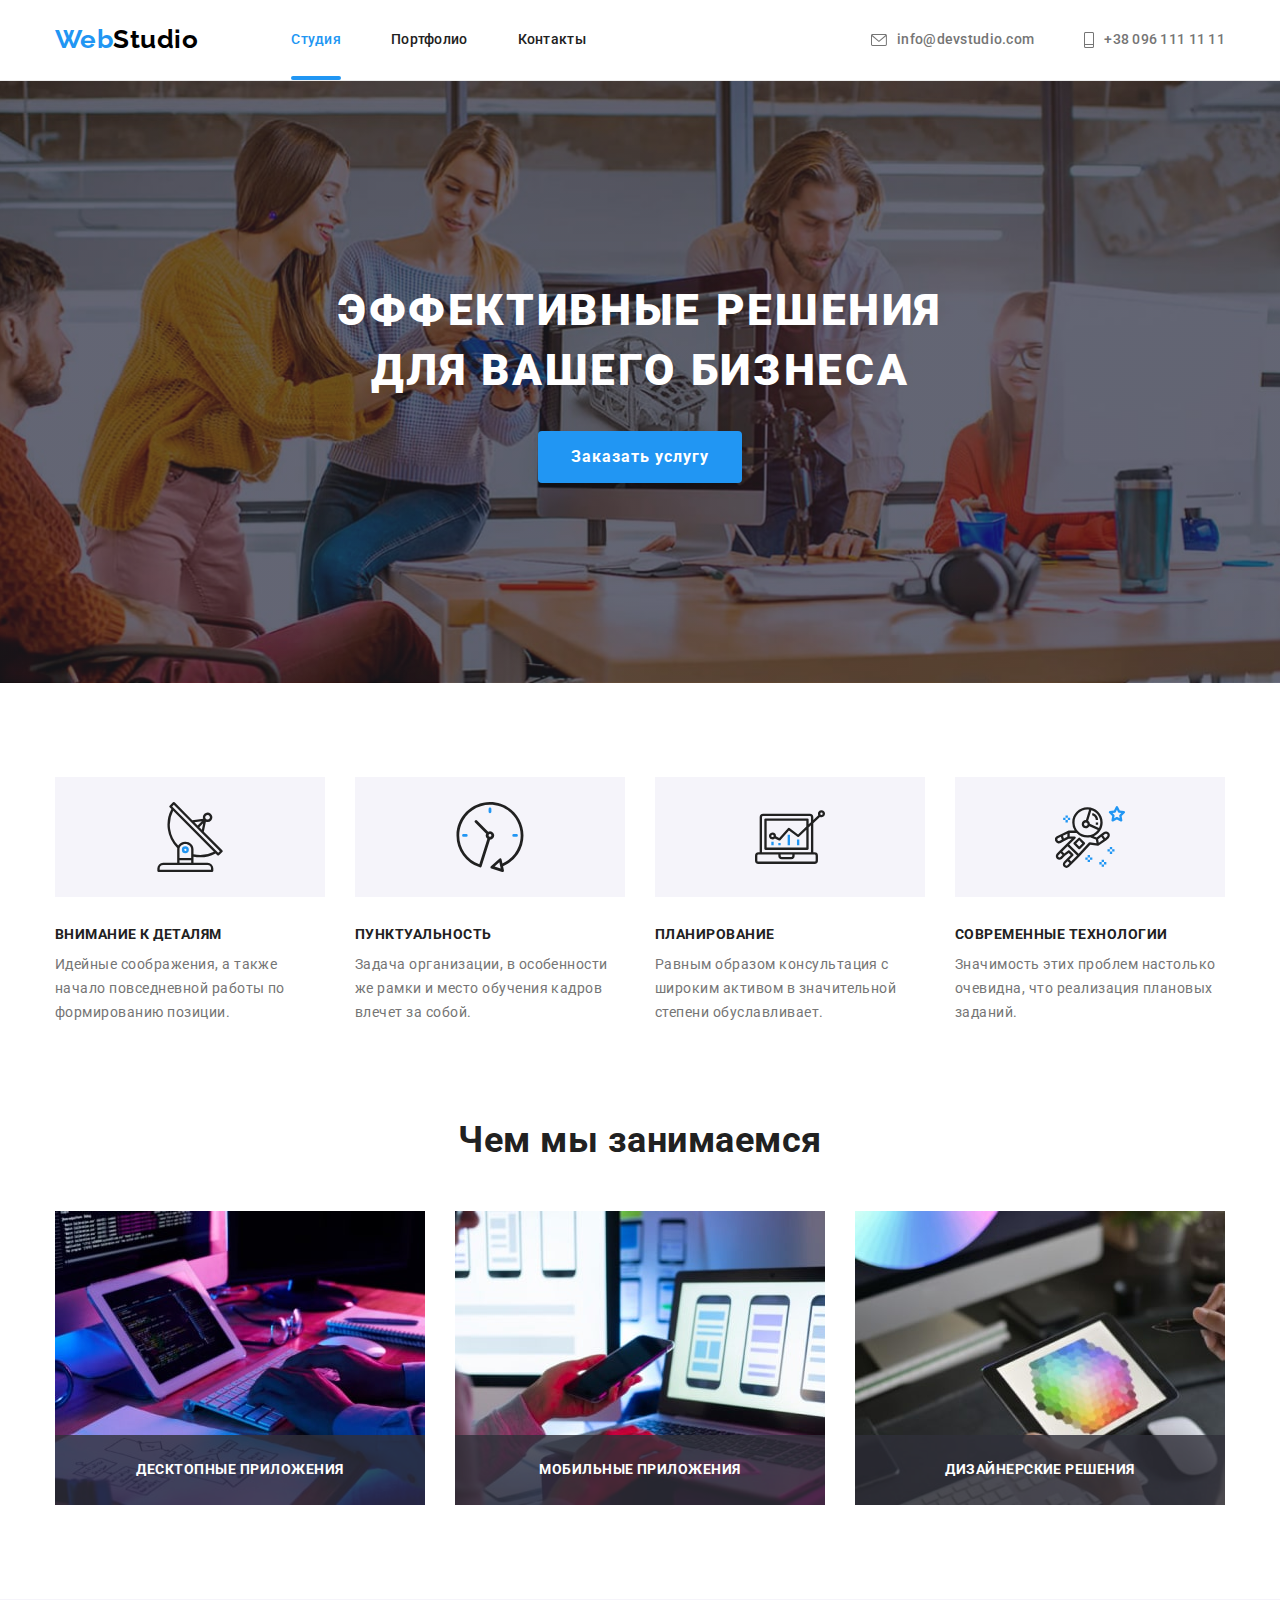
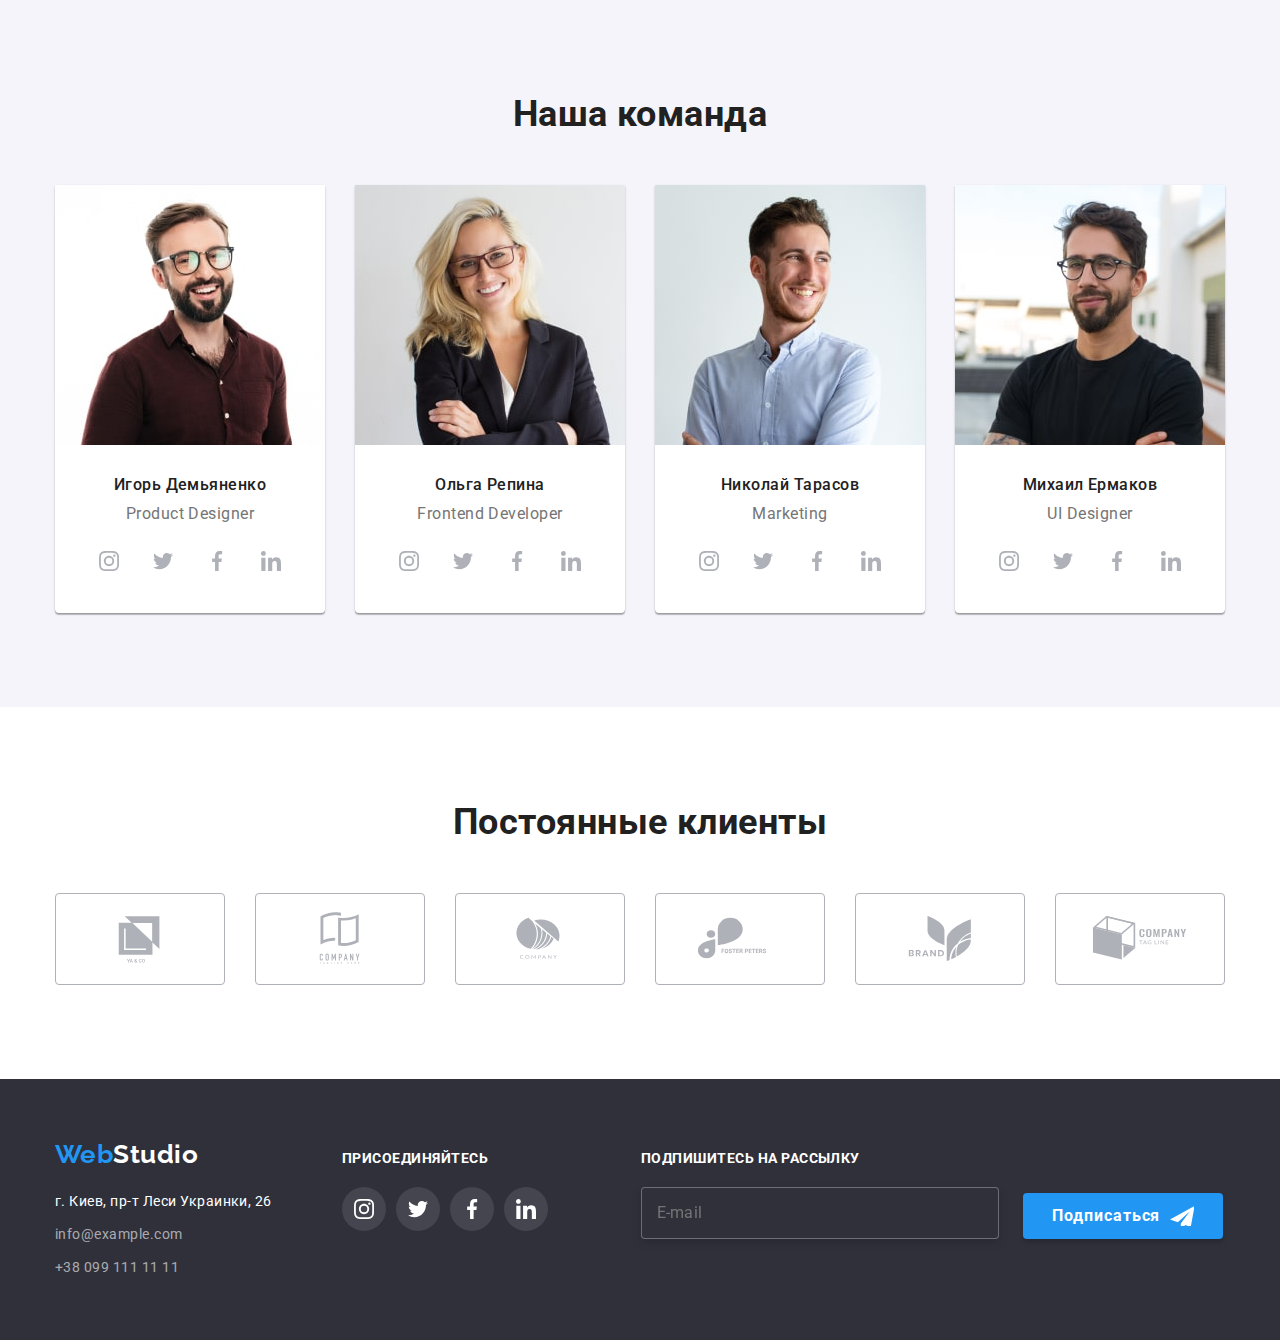
==== commit d1867bdb: "05.1" ====
--- a/index.html
+++ b/index.html
@@ -645,7 +645,7 @@
             <address class="footer-address">
               <ul class="footer-address__list list">
                 <li class="footer-address__item">
-                  <a class="footer-address__post">Киев, пр-т Леси Украинки, 26</a>
+                  <a class="footer-address__post" href="https://goo.gl/maps/tjWRZzx54MMduTAB9" target="_blank" rel="noopener, noindex, nofollow">г. Киев, пр-т Леси Украинки, 26</a>
                 </li>
                 <li class="footer-address__item">
                   <a class="footer-address__link link" href="mailto:info@example.com"
--- a/css/main.min.css
+++ b/css/main.min.css
@@ -1,2 +1,2 @@
-:root{--primary-text-color: #212121;--additional-text-color: #757575;--accent-color: #2196f3;--primary-button-hover-color: #188CE8;--logo-text-color: #000000;--additional-accent-color: #ffffff;--mailto-tel-text-color: rgba(255, 255, 255, 0.6);--primary-background-color: #e5e5e5;--additional-background-color: #f5f4fa;--futer-background-color: #2f303a;--border-portfolio: #eeeeee;--border-line-heder: #ececec;--icon-color: #afb1b8;--icon-color-hover: #ffffff;--additional-icon-color-hover: #2196f3;--additional-icon-color-footer: #44454e}.visually-hidden{position:absolute;width:1px;height:1px;margin:-1px;padding:0;overflow:hidden;border:0;clip:rect(0 0 0 0)}body{font-family:'Roboto', 'Sans Serif';letter-spacing:0.03em;color:var(--primary-text-color)}p,h1,h2,h3,h4,h5,h6{margin:0}img,svg{display:block;max-width:100%;height:auto}.list{list-style:none;margin:0;padding:0}.link{text-decoration:none}.btn{cursor:pointer;border-radius:4px}.section{margin-left:auto;margin-right:auto}.container{padding-left:15px;padding-right:15px;margin:0 auto;width:100%}@media (min-width: 480px){.container{width:480px}}@media (min-width: 768px){.container{width:768px}}@media (min-width: 1200px){.container{width:1200px}}.logo{font-family:'Raleway', 'Sans Serif';text-align:center;font-size:24px;line-height:1.17;font-weight:700;display:inline-block}.logo__first-word{color:var(--accent-color)}.logo__second-word{color:var(--logo-text-color)}.logo__third-word{color:var(--additional-accent-color)}@media (min-width: 1200px){.logo{font-size:26px;line-height:1.2;font-weight:700}}.nav-list{font-size:14px;line-height:1.14;font-weight:500;letter-spacing:0.02em;display:flex;align-items:center;justify-content:space-between}@media (max-width: 767.98px){.nav-list{display:none}}.nav-list__item:not(:last-child){margin-right:50px}.nav-list__item:nth-child(1){margin-left:88px}@media (min-width: 1200px){.nav-list__item:nth-child(1){margin-left:93px}}.nav-list__link{position:relative;transition:color 250ms cubic-bezier(0.4, 0, 0.2, 1);color:inherit; }.nav-list__link:hover,.nav-list__link:focus{color:var(--accent-color)}.nav-list__link--active{color:var(--accent-color)}.nav-list__link--current::after{content:'';position:absolute;width:100%;height:4px;border-radius:2px;background-color:var(--accent-color);bottom:-33px;left:0}.contacts{font-size:12px;line-height:1.16;font-weight:500;letter-spacing:0.02em;margin-left:auto}@media (max-width: 767.98px){.contacts{display:none}}@media (min-width: 1200px){.contacts{font-size:14px;line-height:1.14;font-weight:500;display:flex;align-items:center;justify-content:space-between}}.contacts__icon{margin-right:10px}.contacts__item{color:var(--additional-text-color)}@media (min-width: 768px) and (max-width: 1199.98px){.contacts__item:not(:last-child){margin-bottom:10px}}@media (min-width: 1200px){.contacts__item:not(:last-child){margin-right:50px}}.contacts__link{display:flex;align-items:center;justify-content:start;transition:color 250ms cubic-bezier(0.4, 0, 0.2, 1);color:inherit}.contacts__link:hover,.contacts__link:focus{color:var(--accent-color)}.contacts__icon{fill:currentColor}.contacts__icon:hover,.contacts__icon:focus{fill:currentColor}.primary-btn{font-size:16px;line-height:1.87;font-weight:700;letter-spacing:0.06em;display:flex;align-items:center;justify-content:center;min-width:200px;color:var(--additional-accent-color);background-color:var(--accent-color);border:1px solid transparent;box-shadow:0px 4px 4px rgba(0,0,0,0.15);margin: 0 auto;padding:10px 32px;transition-property:background-color, color, border;transition-duration:250ms;transition-timing-function:linear}.primary-btn:hover,.primary-btn:focus{background-color:var(--primary-button-hover-color)}.primary-btn--with-icon{margin-top:20px}.backdrop{position:fixed;top:0;left:0;height:100vh;width:100vw;background:rgba(0,0,0,0.2);transition:opacity 250ms cubic-bezier(0.4, 0, 0.2, 1);opacity:1;}.backdrop.is-hidden{pointer-events:none;visibility:hidden;opacity: 0;}.modal{position:absolute;top:50%;left:50%;width:100%;min-height:581px;transform:translate(-50%, -50%);background:var(--additional-accent-color);box-shadow:0px 1px 3px rgba(0,0,0,0.12),0px 1px 1px rgba(0,0,0,0.14),0px 2px 1px rgba(0,0,0,0.2);border-radius:4px;padding:40px;transition:opacity 250ms cubic-bezier(0.4, 0, 0.2, 1);}.modal__close-btn{position:absolute;right:8px;top:8px;width:30px;height:30px;background-color:var(--additional-accent-color);border:1px solid rgba(0,0,0,0.1);border-radius:50%;color:var(--logo-text-color);display:flex;align-items:center;justify-content:center;transition:color 250ms cubic-bezier(0.4, 0, 0.2, 1)}.modal__close-btn:hover{color:var(--accent-color)}.modal__icon-close{fill:currentColor}.modal__title{font-size:20px;line-height:1.15;font-weight:700;text-align:center;color:var(--primary-text-color);margin-bottom:12px}@media (min-width: 480px){.modal{width:450px}}@media (min-width: 1200px){.modal{width:528px;height:581px}}.modal-field{margin-bottom:10px;display:block;margin-left:auto;margin-right:auto}.modal-field:last-of-type{margin-bottom:30px}@media (min-width: 1200px){.modal-field:last-of-type{padding-right:10px;padding-left:10px}}.modal-label{font-size:12px;line-height:1.17;font-weight:400;letter-spacing:0.01em;display:block;margin-bottom:4px;color:var(--additional-text-color)}.input-wrap{position:relative}.modal-input{width:100%;height:40px;border:1px solid rgba(33,33,33,0.2);border-radius:4px;padding-left:42px;outline:none;transition: border-color 250ms cubic-bezier(0.4, 0, 0.2, 1)}.modal-input:hover,.modal-input:focus{border:1px solid var(--accent-color);outline:none}.modal-icon-input{transition: fill 250ms cubic-bezier(0.4, 0, 0.2, 1);position:absolute;top:50%;left:12px;transform:translateY(-50%)}.modal-input:hover~.modal-icon-input,.modal-input:focus~.modal-icon-input{fill:var(--accent-color)}.modal-text{width:100%;height:120px;border:1px solid rgba(33,33,33,0.2);border-radius:4px;outline:none;font-size:12px;resize:none;display:block;padding:12px 16px;margin-bottom:20px;transition: border-color 250ms cubic-bezier(0.4, 0, 0.2, 1)}.modal-text:hover,.modal-text:focus{border:1px solid var(--accent-color);outline:none}placeholder{font-size:14px;line-height:1.14;font-weight:400;letter-spacing:0.01em;color:rgba(117,117,117,0.5)}.check-text{font-size:11px;line-height:1.17;font-weight:400;color:var(--additional-text-color);display:flex;align-items:center;justify-content:center}.check-text span{width:16px;height:15px;border-radius:2px;border:1px solid var(--primary-text-color);display:flex;align-items:center;justify-content:center;margin-right:8px}.modal-check:checked+.check-text span{background-color:var(--accent-color);border:none}@media (min-width: 1200px){.check-text{font-size:14px;line-height:1.71;font-weight:400}}.check-link{color:var(--accent-color);margin-left:2px}.social{display:flex;align-items:center;justify-content:center;width:206px}.social__item:not(:last-child){margin-right:10px}.social__link{display:flex;align-items:center;justify-content:center;width:44px;height:44px;border-radius:50%;color:var(--icon-color);transition:background-color 250ms cubic-bezier(0.4, 0, 0.2, 1),color 250ms cubic-bezier(0.4, 0, 0.2, 1)}.social__link:hover,.social__link:focus{background-color:var(--accent-color);color:var(--icon-color-hover)}.social__icon{fill:currentColor}.social__link--dark{background-color:var(--additional-icon-color-footer);color:var(--additional-accent-color)}.join{display:flex;flex-direction:column;justify-content:center;align-items:center}.join__text{font-size:14px;line-height:1.14;font-weight:700;text-transform:uppercase;color:var(--additional-accent-color);margin-bottom:20px}@media (min-width: 1200px){.join{display:block;padding-top:12px;padding-bottom:40px}}.subscribe{display:flex;flex-direction:column;justify-content:center;align-items:center}.subscribe__form{display:block;text-align:center;max-width:450px}@media (min-width: 1200px){.subscribe__form{text-align:left}}.subscribe__field{max-width:450px}@media (min-width: 480px){.subscribe__field{min-width:450px}}@media (min-width: 1200px){.subscribe__field{min-width:358px}}.subscribe__label{font-size:14px;line-height:1.14;font-weight:700;display:block;margin-bottom:20px;color:var(--additional-accent-color);text-transform:uppercase}.subscribe__input{width:100%;border:1px solid rgba(255,255,255,0.3);filter:drop-shadow(0px 4px 4px rgba(0,0,0,0.15));border-radius:4px;padding:15px;outline:none;font-size:16px;line-height:1.25;font-weight:400;letter-spacing:0.01em;color:var(--additional-accent-color);background-color:var(--futer-background-color)}.subscribe__input:focus{border:1px solid var(--accent-color);outline:none}@media (min-width: 1200px){.subscribe{display:block}.subscribe__form{display:flex;justify-content:space-between;align-items:flex-end}.subscribe__field{max-width:358px;padding-top:12px;margin-right:12px}}placeholder{font-size:16px;line-height:1.25;font-weight:400;letter-spacing:0.01em;color:rgba(117,117,117,0.5)}.header{width:100%;position:relative;background-color:var(--additional-accent-color);padding-top:16px;padding-bottom:16px;border-bottom:1px solid var(--border-line-heder)}@media (min-width: 480px){.header{padding-top:16px;padding-bottom:16px}}@media (min-width: 768px){.header{padding-top:21px;padding-bottom:21px}}@media (min-width: 1200px){.header{padding-top:24px;padding-bottom:25px}}.header__container{display:flex;align-items:center;justify-content:space-between}.menu-open-btn{position:absolute;top:10px;right:10px;display:block;margin-left:auto;border:none;background-color:transparent;width:40px;height:40px}@media (min-width: 768px){.menu-open-btn{display:none}}.mob-menu{position:fixed;top:0;left:0;width:100vw;height:100vh;background-color:#fff;padding-top:48px;padding-bottom:48px;padding-left:40px;z-index:4;transition-property:opacity;transition-duration:250ms;transition-timing-function:linear;opacity:1;}@media (min-width: 768px){.mob-menu{display:none}}.mob-menu.is-hidden{opacity:0;pointer-events:none;visibility:hidden}.menu-close-btn{position:absolute;display:block;top:10px;right:15px;width:40px;height:40px;border:none;background-color:transparent;transition:color 250ms cubic-bezier(0.4, 0, 0.2, 1)}.menu-close-btn:hover{color:var(--accent-color)}.mob-menu-container{height:100%;display:flex;flex-direction:column;align-items:flex-start}.mob-menu-bottom{margin-top:auto}.mob-menu-nav-list__item:not(:last-child){margin-bottom:32px}.mob-menu-nav-list__link{font-size:40px;line-height:1.17;font-weight:500;letter-spacing:0.02em;color:var(--primary-text-color);position:relative;transition:color 250ms cubic-bezier(0.4, 0, 0.2, 1);color:inherit}.mob-menu-nav-list__link:hover,.mob-menu-nav-list__link:focus{color:var(--accent-color)}.mob-menu-nav-list__link--active{color:var(--accent-color)}.mob-menu-contacts__item:not(:last-child){margin-bottom:32px}.mob-menu-contacts__link-tel{font-size:34px;line-height:1.18;font-weight:500;letter-spacing:0.02em;color:var(--accent-color)}.mob-menu-contacts__link-post{font-size:24px;line-height:1.17;font-weight:500;letter-spacing:0.02em;color:var(--additional-text-color)}.mob-menu-social{margin-top:64px;display:flex;align-items:center;justify-content:space-between}.mob-menu-social__item:not(:last-child){margin-right:10px}.mob-menu-social__link{font-size:18px;line-height:1.22;font-weight:500;letter-spacing:0.02em;color:var(--accent-color)}.mob-menu-social__link::after{content:'';width:2px;height:22px;margin-left:10px;border:1px solid rgba(33,33,33,0.2)}.hero{background-color:var(--futer-background-color);background-image:linear-gradient(to right, rgba(47,48,58,0.4), rgba(47,48,58,0.4)),url(../images/img-hero/img-hero-mob-1x-min.jpg);background-size:cover;background-position:center;background-repeat:no-repeat;max-width:480px;margin:0 auto;padding-top:118px;padding-bottom:118px}@media (min-device-pixel-ratio: 2), (min-resolution: 192dpi), (min-resolution: 2dppx){.hero{background-image:linear-gradient(to right, rgba(47,48,58,0.4), rgba(47,48,58,0.4)),url(../images/img-hero/img-hero-mob-2x-min.jpg)}}@media screen and (min-width: 768px){.hero{background-image:linear-gradient(to right, rgba(47,48,58,0.4), rgba(47,48,58,0.4)),url(../images/img-hero/img-hero-tabl-1x-min.jpg)}}@media screen and (min-width: 768px) and (min-device-pixel-ratio: 2), screen and (min-width: 768px) and (min-resolution: 192dpi), screen and (min-width: 768px) and (min-resolution: 2dppx){.hero{background-image:linear-gradient(to right, rgba(47,48,58,0.4), rgba(47,48,58,0.4)),url(../images/img-hero/img-hero-tabl-2x-min.jpg)}}@media screen and (min-width: 1200px){.hero{background-image:linear-gradient(to right, rgba(47,48,58,0.4), rgba(47,48,58,0.4)),url(../images/img-hero/img-hero-desk-1x-min.jpg);padding-top:200px;padding-bottom:200px}}@media screen and (min-width: 1200px) and (min-device-pixel-ratio: 2), screen and (min-width: 1200px) and (min-resolution: 192dpi), screen and (min-width: 1200px) and (min-resolution: 2dppx){.hero{background-image:linear-gradient(to right, rgba(47,48,58,0.4), rgba(47,48,58,0.4)),url(../images/img-hero/img-hero-desk-2x-min.jpg)}}.hero__title{color:var(--additional-accent-color);font-size:26px;line-height:1.62;font-weight:900;letter-spacing:0.06em;text-transform:uppercase;margin-left:auto;margin-right:auto;margin-bottom:30px;max-width:360px;text-align:center}@media (min-width: 768px){.hero{max-width:768px}}@media (min-width: 1200px){.hero{min-height:600px;max-width:1600px}.hero__title{font-size:44px;line-height:1.36;font-weight:900;max-width:696px}}.features{padding-top:60px;padding-bottom:60px}@media (min-width: 1200px){.features{padding-top:94px;padding-bottom:47px}}@media (min-width: 768px){.features-list{margin:-15px}}.features-list__item{max-width:100%}@media screen and (max-width: 767px){.features-list__item:not(:last-child){margin-bottom:30px}}@media (min-width: 768px){.features-list__item{margin:15px}}.features-list__icon{background-color:var(--additional-background-color);display:flex;align-items:center;justify-content:center;height:120px;margin-bottom:30px}.features-list__title{font-size:14px;line-height:1.14;font-weight:700;text-transform:uppercase;margin-bottom:10px}@media screen and (max-width: 767px){.features-list__title{text-align:center}}.features-list__text{font-size:14px;line-height:1.71;font-weight:400;color:var(--additional-text-color)}@media (min-width: 768px) and (max-width: 1199.98px){.features-list{display:flex;flex-wrap:wrap;justify-content:space-between}.features-list__item{width:calc(100% / 2 - 30px);max-height:251px}}@media (min-width: 1200px){.features-list{display:flex;align-items:center;justify-content:space-between}.features-list__item{width:270px;max-height:251px}}@media (max-width: 1199.98px){.directions{display:none}}@media (min-width: 1200px){.directions{padding-top:47px;padding-bottom:94px}.directions__title{color:var(--primary-text-color);font-size:36px;line-height:1.17;font-weight:700;margin-top:0;margin-bottom:50px;text-align:center}.directions__list{display:flex;align-items:center;justify-content:space-between;width:1170px}.directions__item{position:relative}.directions__item:not(:last-child){margin-right:30px}.directions__text{position:absolute;height:70px;width:100%;bottom:0;left:0;background-color:rgba(47,48,58,0.8);font-size:14px;line-height:1.14;font-weight:700;text-align:center;text-transform:uppercase;display:flex;align-items:center;justify-content:center;color:var(--additional-accent-color)}}.team{background-color:var(--additional-background-color);padding-top:60px;padding-bottom:60px}.team__title{color:var(--primary-text-color);font-size:28px;line-height:1.17;font-weight:700;text-align:center;margin-bottom:30px}@media (min-width: 1200px){.team{padding-top:94px;padding-bottom:94px}.team__title{font-size:36px;line-height:1.17;font-weight:700;margin-bottom:50px}}@media (min-width: 768px){.team-list{margin:-15px}}.team-list__card{background-color:var(--additional-accent-color);box-shadow:0px 1px 3px rgba(0,0,0,0.12),0px 1px 1px rgba(0,0,0,0.14),0px 2px 1px rgba(0,0,0,0.2);border-radius:0px 0px 4px 4px;text-align:center;display:block}@media screen and (max-width: 767px){.team-list__card:not(:last-child){margin-bottom:30px}}@media (min-width: 768px){.team-list__card{margin:15px}}.team-list__description{padding-top:30px;padding-bottom:24px;display:flex;flex-direction:column;justify-content:center;align-items:center}.team-list__name{color:var(--primary-text-color);font-size:16px;line-height:1.19;font-weight:500;margin-bottom:10px}.team-list__position{font-size:16px;line-height:1.19;font-weight:400;color:var(--additional-text-color);margin-bottom:16px}@media (min-width: 768px) and (max-width: 1199.98px){.team-list{margin:-15px;display:flex;flex-wrap:wrap}.team-list__card{margin:15px;width:calc(100% / 2 - 30px);max-height:536px}}@media (min-width: 1200px){.team-list{display:flex;align-items:center;justify-content:space-between;margin:-15px}.team-list__card{background-color:var(--additional-accent-color);box-shadow:0px 1px 3px rgba(0,0,0,0.12),0px 1px 1px rgba(0,0,0,0.14),0px 2px 1px rgba(0,0,0,0.2);border-radius:0px 0px 4px 4px;width:calc(100% / 4 - 30px);margin:15px}.team-list__description{padding-bottom:30px}}.clients{padding-top:60px;padding-bottom:60px}@media (min-width: 1200px){.clients{padding-top:94px;padding-bottom:94px}}.clients__title{font-size:28px;line-height:1.17;font-weight:700;text-align:center;margin-bottom:30px}@media (min-width: 1200px){.clients__title{font-size:36px;line-height:1.17;font-weight:700;margin-bottom:50px}}.clients-list{margin:-15px;display:flex;flex-wrap:wrap;justify-content:center}.clients-list__item{margin:15px}.clients-list__link{display:flex;align-items:center;justify-content:center;width:100%;height:92px;border:1px solid var(--icon-color);border-radius:4px;color:var(--icon-color);transition:border-color 250ms cubic-bezier(0.4, 0, 0.2, 1),color 250ms cubic-bezier(0.4, 0, 0.2, 1)}.clients-list__link:hover,.clients-list__link:focus{border-color:var(--additional-icon-color-hover);color:var(--accent-color)}.clients-list__ikon{fill:currentColor}@media (min-width: 480px){.clients-list__item{width:calc(100% / 2 - 30px)}}@media (min-width: 768px){.clients-list__item{width:calc(100% / 3 - 30px)}}@media (min-width: 1200px){.clients-list{display:flex;align-items:center;justify-content:space-between;flex-wrap:nowrap}.clients-list__item{width:calc(100% / 6 - 30px)}.clients-list__link{display:flex;align-items:center;justify-content:center}}.footer{background-color:var(--futer-background-color);padding-top:60px;padding-bottom:60px}.footer__container-top{margin-bottom:60px}@media (min-width: 768px){.footer__container-top{display:flex;justify-content:center;align-items:flex-start}}@media (min-width: 1200px){.footer__container-top{margin-right:93px;margin-bottom:0}}@media (min-width: 1200px){.footer__container.container{display:flex;align-items:start;justify-content:start}}.footer__wrapp{display:flex;flex-direction:column;justify-content:center;align-items:center;font-size:14px;line-height:1.71;font-weight:400}@media (min-width: 768px) and (max-width: 1199.98px){.footer__wrapp{margin-right:165px}}@media (min-width: 1200px){.footer__wrapp{align-items:start;margin-right:70px}}.footer-address{display:flex;flex-direction:column;justify-content:center;align-items:center;font-style:normal;margin-bottom:60px}@media (max-width: 1199.98px){.footer-address__list{text-align:center}}@media (min-width: 1200px){.footer-address__list{text-align:start}}.footer-address__item:not(:last-child){margin-bottom:8px}.footer-address__post{color:var(--additional-accent-color)}.footer-address__link{color:var(--mailto-tel-text-color);transition:color 250ms cubic-bezier(0.4, 0, 0.2, 1)}.footer-address__link:hover,.footer-address__link:focus{color:var(--accent-color)}@media (min-width: 768px){.footer-address{margin-bottom:0;text-align:center;font-style:normal;font-size:14px;line-height:1.71;font-weight:400}.footer-address__item:not(:last-child){margin-bottom:8px}.footer-address__post{color:var(--additional-accent-color)}.footer-address__link{color:var(--mailto-tel-text-color);transition:color 250ms cubic-bezier(0.4, 0, 0.2, 1)}.footer-address__link:hover,.footer-address__link:focus{color:var(--accent-color)}}@media (min-width: 1200px){.footer-address{flex-shrink:0;margin-bottom:0;font-style:normal;font-size:14px;line-height:1.71;font-weight:400}.footer-address__item:not(:last-child){margin-bottom:9px}}.footer-address__post{color:var(--additional-accent-color)}.footer-address__link{color:var(--mailto-tel-text-color);transition:color 250ms cubic-bezier(0.4, 0, 0.2, 1)}.footer-address__link:hover,.footer-address__link:focus{color:var(--accent-color)}.logo__footer{margin-bottom:20px}.footer-submit-btn { transition: 250ms cubic-bezier(0.4, 0, 0.2, 1); display: inline-flex; align-items: center; justify-content: center; border: none; margin: 0; padding: 8px 29px; border-radius: 4px; background-color: var(--accent-color); box-shadow: 0px 4px 4px rgba(0, 0, 0, 0.15); color: var(--additional-accent-color); font-family: 'Roboto'; font-style: normal; font-weight: 700; font-size: 16px; line-height: 1.87; letter-spacing: 0.06em; cursor: pointer; min-height: 43px; margin-left: 12px; } .footer-submit-btn:hover, .footer-submit-btn:focus{ background-color: var(--primary-button-hover-color) ; } .footer-submit-btn::after { content: ''; display: inline-block; width: 24px; height: 20px; margin-left: 10px; background-image: url(../images/send.svg);}.footer-submit-btn {transition: 250ms cubic-bezier(0.4, 0, 0.2, 1);display: inline-flex;align-items: center;justify-content: center;border: none;margin: 0;padding: 8px 29px;border-radius: 4px;background-color: var(--accent-color);box-shadow: 0px 4px 4px rgba(0, 0, 0, 0.15);color: var(--additional-accent-color);font-family: 'Roboto';font-style: normal;font-weight: 700;font-size: 16px;line-height: 1.87;letter-spacing: 0.06em;cursor: pointer;min-height: 43px;margin-left: 12px;}.footer-submit-btn:hover,.footer-submit-btn:focus{background-color: var(--primary-button-hover-color);}.footer-submit-btn::after {content: '';display: inline-block;width: 24px;height: 20px;margin-left: 10px;background-image: url(../images/svg-icon-send.svg);}.portfolio.section{padding-top:60px;padding-bottom:60px}@media (min-width: 1200px){.portfolio.section{padding-top:94px;padding-bottom:94px}}.filters{display:flex;flex-wrap:wrap;align-content:start;margin-bottom:40px}.filters__item:not(:last-child){margin-right:8px}.filters__button{display:block;font-size:16px;line-height:1.62;font-weight:500;text-align:center;background-color:var(--additional-background-color);color:var(--primary-text-color);padding:6px 22px;border:none;transition:background-color 250ms cubic-bezier(0.4, 0, 0.02, 1),color 250ms cubic-bezier(0.4, 0, 0.02, 1),box-shadow 250ms cubic-bezier(0.4, 0, 0.02, 1)}.filters__button:hover,.filters__button:focus{background-color:var(--accent-color);color:var(--additional-accent-color);box-shadow:0px 3px 1px rgba(0,0,0,0.1),0px 1px 2px rgba(0,0,0,0.08),0px 2px 2px rgba(0,0,0,0.12)}@media screen and (max-width: 767px){.filters__item:nth-child(-1n+3){margin-bottom:15px}}@media (min-width: 768px){.filters{display:flex;align-items:center;justify-content:center;margin-bottom:30px}}@media (min-width: 1200px){.filters{margin-bottom:50px}}.projects{display:flex;flex-wrap:wrap;justify-content:space-between;margin:-15px}.projects__wrap{position:relative;overflow:hidden;flex-grow:1;}.projects__top-text{position:absolute;top:1px;left:0;background-color:rgba(33,150,243,0.9);padding:63px 24px;font-size:18px;line-height:1.56;font-weight:400;color:var(--additional-accent-color);height:100%;transform:translateY(100%);transition:transform 250ms cubic-bezier(0.4, 0, 0.02, 1);overflow:auto}.projects__item{margin:15px;transition:background-color 250ms cubic-bezier(0.4, 0, 0.02, 1),box-shadow 250ms cubic-bezier(0.4, 0, 0.02, 1)}.projects__item:hover,.projects__item:focus{background-color:var(--additional-accent-color);box-shadow:0px 1px 1px rgba(0,0,0,0.12),0px 4px 4px rgba(0,0,0,0.06),1px 4px 6px rgba(0,0,0,0.16)}.projects__description{padding:20px 24px;border:1px solid var(--border-portfolio);border-top:none}.projects__name{font-size:18px;line-height:2;font-weight:700;letter-spacing:0.06em;color:var(--primary-text-color);margin-bottom:4px}.projects__type{font-size:16px;line-height:1.87;font-weight:400;color:var(--additional-text-color)}.projects__item:hover .projects__top-text,.projects__item:focus .projects__top-text{transform:translateY(0)}
+:root{--primary-text-color: #212121;--additional-text-color: #757575;--accent-color: #2196f3;--primary-button-hover-color: #188CE8;--logo-text-color: #000000;--additional-accent-color: #ffffff;--mailto-tel-text-color: rgba(255, 255, 255, 0.6);--primary-background-color: #e5e5e5;--additional-background-color: #f5f4fa;--futer-background-color: #2f303a;--border-portfolio: #eeeeee;--border-line-heder: #ececec;--icon-color: #afb1b8;--icon-color-hover: #ffffff;--additional-icon-color-hover: #2196f3;--additional-icon-color-footer: #44454e}.visually-hidden{position:absolute;width:1px;height:1px;margin:-1px;padding:0;overflow:hidden;border:0;clip:rect(0 0 0 0)}body{font-family:'Roboto', 'Sans Serif';letter-spacing:0.03em;color:var(--primary-text-color)}p,h1,h2,h3,h4,h5,h6{margin:0}img,svg{display:block;max-width:100%;height:auto}.list{list-style:none;margin:0;padding:0}.link{text-decoration:none}.btn{cursor:pointer;border-radius:4px}.section{margin-left:auto;margin-right:auto}.container{padding-left:15px;padding-right:15px;margin:0 auto;width:100%}@media (min-width: 480px){.container{width:480px}}@media (min-width: 768px){.container{width:768px}}@media (min-width: 1200px){.container{width:1200px}}.logo{font-family:'Raleway', 'Sans Serif';text-align:center;font-size:24px;line-height:1.17;font-weight:700;display:inline-block}.logo__first-word{color:var(--accent-color)}.logo__second-word{color:var(--logo-text-color)}.logo__third-word{color:var(--additional-accent-color)}@media (min-width: 1200px){.logo{font-size:26px;line-height:1.2;font-weight:700}}.nav-list{font-size:14px;line-height:1.14;font-weight:500;letter-spacing:0.02em;display:flex;align-items:center;justify-content:space-between}@media (max-width: 767.98px){.nav-list{display:none}}.nav-list__item:not(:last-child){margin-right:50px}.nav-list__item:nth-child(1){margin-left:88px}@media (min-width: 1200px){.nav-list__item:nth-child(1){margin-left:93px}}.nav-list__link{position:relative;transition:color 250ms cubic-bezier(0.4, 0, 0.2, 1);color:inherit; }.nav-list__link:hover,.nav-list__link:focus{color:var(--accent-color)}.nav-list__link--active{color:var(--accent-color)}.nav-list__link--current::after{content:'';position:absolute;width:100%;height:4px;border-radius:2px;background-color:var(--accent-color);bottom:-33px;left:0}.contacts{font-size:12px;line-height:1.16;font-weight:500;letter-spacing:0.02em;margin-left:auto}@media (max-width: 767.98px){.contacts{display:none}}@media (min-width: 1200px){.contacts{font-size:14px;line-height:1.14;font-weight:500;display:flex;align-items:center;justify-content:space-between}}.contacts__icon{margin-right:10px}.contacts__item{color:var(--additional-text-color)}@media (min-width: 768px) and (max-width: 1199.98px){.contacts__item:not(:last-child){margin-bottom:10px}}@media (min-width: 1200px){.contacts__item:not(:last-child){margin-right:50px}}.contacts__link{display:flex;align-items:center;justify-content:start;transition:color 250ms cubic-bezier(0.4, 0, 0.2, 1);color:inherit}.contacts__link:hover,.contacts__link:focus{color:var(--accent-color)}.contacts__icon{fill:currentColor}.contacts__icon:hover,.contacts__icon:focus{fill:currentColor}.primary-btn{font-size:16px;line-height:1.87;font-weight:700;letter-spacing:0.06em;display:flex;align-items:center;justify-content:center;min-width:200px;color:var(--additional-accent-color);background-color:var(--accent-color);border:1px solid transparent;box-shadow:0px 4px 4px rgba(0,0,0,0.15);margin: 0 auto;padding:10px 32px;transition-property:background-color, color, border;transition-duration:250ms;transition-timing-function:linear}.primary-btn:hover,.primary-btn:focus{background-color:var(--primary-button-hover-color)}.primary-btn--with-icon{margin-top:20px}.backdrop{position:fixed;top:0;left:0;height:100vh;width:100vw;background:rgba(0,0,0,0.2);transition:opacity 250ms cubic-bezier(0.4, 0, 0.2, 1);opacity:1;}.backdrop.is-hidden{pointer-events:none;visibility:hidden;opacity: 0;}.modal{position:absolute;top:50%;left:50%;width:100%;min-height:581px;transform:translate(-50%, -50%);background:var(--additional-accent-color);box-shadow:0px 1px 3px rgba(0,0,0,0.12),0px 1px 1px rgba(0,0,0,0.14),0px 2px 1px rgba(0,0,0,0.2);border-radius:4px;padding:40px;transition:opacity 250ms cubic-bezier(0.4, 0, 0.2, 1);}.modal__close-btn{position:absolute;right:8px;top:8px;width:30px;height:30px;background-color:var(--additional-accent-color);border:1px solid rgba(0,0,0,0.1);border-radius:50%;color:var(--logo-text-color);display:flex;align-items:center;justify-content:center;transition:color 250ms cubic-bezier(0.4, 0, 0.2, 1)}.modal__close-btn:hover{color:var(--accent-color)}.modal__icon-close{fill:currentColor}.modal__title{font-size:20px;line-height:1.15;font-weight:700;text-align:center;color:var(--primary-text-color);margin-bottom:12px}@media (min-width: 480px){.modal{width:450px}}@media (min-width: 1200px){.modal{width:528px;height:581px}}.modal-field{margin-bottom:10px;display:block;margin-left:auto;margin-right:auto}.modal-field:last-of-type{margin-bottom:30px}@media (min-width: 1200px){.modal-field:last-of-type{padding-right:10px;padding-left:10px}}.modal-label{font-size:12px;line-height:1.17;font-weight:400;letter-spacing:0.01em;display:block;margin-bottom:4px;color:var(--additional-text-color)}.input-wrap{position:relative}.modal-input{width:100%;height:40px;border:1px solid rgba(33,33,33,0.2);border-radius:4px;padding-left:42px;outline:none;transition: border-color 250ms cubic-bezier(0.4, 0, 0.2, 1)}.modal-input:hover,.modal-input:focus{border:1px solid var(--accent-color);outline:none}.modal-icon-input{transition: fill 250ms cubic-bezier(0.4, 0, 0.2, 1);position:absolute;top:50%;left:12px;transform:translateY(-50%)}.modal-input:hover~.modal-icon-input,.modal-input:focus~.modal-icon-input{fill:var(--accent-color)}.modal-text{width:100%;height:120px;border:1px solid rgba(33,33,33,0.2);border-radius:4px;outline:none;font-size:12px;resize:none;display:block;padding:12px 16px;margin-bottom:20px;transition: border-color 250ms cubic-bezier(0.4, 0, 0.2, 1)}.modal-text:hover,.modal-text:focus{border:1px solid var(--accent-color);outline:none}placeholder{font-size:14px;line-height:1.14;font-weight:400;letter-spacing:0.01em;color:rgba(117,117,117,0.5)}.check-text{font-size:11px;line-height:1.17;font-weight:400;color:var(--additional-text-color);display:flex;align-items:center;justify-content:center}.check-text span{width:16px;height:15px;border-radius:2px;border:1px solid var(--primary-text-color);display:flex;align-items:center;justify-content:center;margin-right:8px}.modal-check:checked+.check-text span{background-color:var(--accent-color);border:none}@media (min-width: 1200px){.check-text{font-size:14px;line-height:1.71;font-weight:400}}.check-link{color:var(--accent-color);margin-left:2px}.social{display:flex;align-items:center;justify-content:center;width:206px}.social__item:not(:last-child){margin-right:10px}.social__link{display:flex;align-items:center;justify-content:center;width:44px;height:44px;border-radius:50%;color:var(--icon-color);transition:background-color 250ms cubic-bezier(0.4, 0, 0.2, 1),color 250ms cubic-bezier(0.4, 0, 0.2, 1)}.social__link:hover,.social__link:focus{background-color:var(--accent-color);color:var(--icon-color-hover)}.social__icon{fill:currentColor}.social__link--dark{background-color:var(--additional-icon-color-footer);color:var(--additional-accent-color)}.join{display:flex;flex-direction:column;justify-content:center;align-items:center}.join__text{font-size:14px;line-height:1.14;font-weight:700;text-transform:uppercase;color:var(--additional-accent-color);margin-bottom:20px}@media (min-width: 1200px){.join{display:block;padding-top:12px;padding-bottom:40px}}.subscribe{display:flex;flex-direction:column;justify-content:center;align-items:center}.subscribe__form{display:block;text-align:center;max-width:450px}@media (min-width: 1200px){.subscribe__form{text-align:left}}.subscribe__field{max-width:450px}@media (min-width: 480px){.subscribe__field{min-width:450px}}@media (min-width: 1200px){.subscribe__field{min-width:358px}}.subscribe__label{font-size:14px;line-height:1.14;font-weight:700;display:block;margin-bottom:20px;color:var(--additional-accent-color);text-transform:uppercase}.subscribe__input{width:100%;border:1px solid rgba(255,255,255,0.3);filter:drop-shadow(0px 4px 4px rgba(0,0,0,0.15));border-radius:4px;padding:15px;outline:none;font-size:16px;line-height:1.25;font-weight:400;letter-spacing:0.01em;color:var(--additional-accent-color);background-color:var(--futer-background-color);transition:border-color 250ms cubic-bezier(0.4, 0, 0.2, 1)}.subscribe__input:hover,.subscribe__input:focus{border:1px solid var(--accent-color);outline:none}@media (min-width: 1200px){.subscribe{display:block}.subscribe__form{display:flex;justify-content:space-between;align-items:flex-end}.subscribe__field{max-width:358px;padding-top:12px;margin-right:12px}}placeholder{font-size:16px;line-height:1.25;font-weight:400;letter-spacing:0.01em;color:rgba(117,117,117,0.5)}.header{width:100%;position:relative;background-color:var(--additional-accent-color);padding-top:16px;padding-bottom:16px;border-bottom:1px solid var(--border-line-heder)}@media (min-width: 480px){.header{padding-top:16px;padding-bottom:16px}}@media (min-width: 768px){.header{padding-top:21px;padding-bottom:21px}}@media (min-width: 1200px){.header{padding-top:24px;padding-bottom:25px}}.header__container{display:flex;align-items:center;justify-content:space-between}.menu-open-btn{position:absolute;top:10px;right:10px;display:block;margin-left:auto;border:none;background-color:transparent;width:40px;height:40px}@media (min-width: 768px){.menu-open-btn{display:none}}.mob-menu{position:fixed;top:0;left:0;width:100vw;height:100vh;background-color:#fff;padding-top:48px;padding-bottom:48px;padding-left:40px;z-index:4;transition-property:opacity;transition-duration:250ms;transition-timing-function:linear;opacity:1;}@media (min-width: 768px){.mob-menu{display:none}}.mob-menu.is-hidden{opacity:0;pointer-events:none;visibility:hidden}.menu-close-btn{position:absolute;display:block;top:10px;right:15px;width:40px;height:40px;border:none;background-color:transparent;transition:color 250ms cubic-bezier(0.4, 0, 0.2, 1)}.menu-close-btn:hover{color:var(--accent-color)}.mob-menu-container{height:100%;display:flex;flex-direction:column;align-items:flex-start}.mob-menu-bottom{margin-top:auto}.mob-menu-nav-list__item:not(:last-child){margin-bottom:32px}.mob-menu-nav-list__link{font-size:40px;line-height:1.17;font-weight:500;letter-spacing:0.02em;color:var(--primary-text-color);position:relative;transition:color 250ms cubic-bezier(0.4, 0, 0.2, 1);color:inherit}.mob-menu-nav-list__link:hover,.mob-menu-nav-list__link:focus{color:var(--accent-color)}.mob-menu-nav-list__link--active{color:var(--accent-color)}.mob-menu-contacts__item:not(:last-child){margin-bottom:32px}.mob-menu-contacts__link-tel{font-size:34px;line-height:1.18;font-weight:500;letter-spacing:0.02em;color:var(--accent-color)}.mob-menu-contacts__link-post{font-size:24px;line-height:1.17;font-weight:500;letter-spacing:0.02em;color:var(--additional-text-color)}.mob-menu-social{margin-top:64px;display:flex;align-items:center;justify-content:space-between}.mob-menu-social__item:not(:last-child){margin-right:10px}.mob-menu-social__link{font-size:18px;line-height:1.22;font-weight:500;letter-spacing:0.02em;color:var(--accent-color)}.mob-menu-social__link::after{content:'';width:2px;height:22px;margin-left:10px;border:1px solid rgba(33,33,33,0.2)}.hero{background-color:var(--futer-background-color);background-image:linear-gradient(to right, rgba(47,48,58,0.4), rgba(47,48,58,0.4)),url(../images/img-hero/img-hero-mob-1x-min.jpg);background-size:cover;background-position:center;background-repeat:no-repeat;max-width:480px;margin:0 auto;padding-top:118px;padding-bottom:118px}@media (min-device-pixel-ratio: 2), (min-resolution: 192dpi), (min-resolution: 2dppx){.hero{background-image:linear-gradient(to right, rgba(47,48,58,0.4), rgba(47,48,58,0.4)),url(../images/img-hero/img-hero-mob-2x-min.jpg)}}@media screen and (min-width: 768px){.hero{background-image:linear-gradient(to right, rgba(47,48,58,0.4), rgba(47,48,58,0.4)),url(../images/img-hero/img-hero-tabl-1x-min.jpg)}}@media screen and (min-width: 768px) and (min-device-pixel-ratio: 2), screen and (min-width: 768px) and (min-resolution: 192dpi), screen and (min-width: 768px) and (min-resolution: 2dppx){.hero{background-image:linear-gradient(to right, rgba(47,48,58,0.4), rgba(47,48,58,0.4)),url(../images/img-hero/img-hero-tabl-2x-min.jpg)}}@media screen and (min-width: 1200px){.hero{background-image:linear-gradient(to right, rgba(47,48,58,0.4), rgba(47,48,58,0.4)),url(../images/img-hero/img-hero-desk-1x-min.jpg);padding-top:200px;padding-bottom:200px}}@media screen and (min-width: 1200px) and (min-device-pixel-ratio: 2), screen and (min-width: 1200px) and (min-resolution: 192dpi), screen and (min-width: 1200px) and (min-resolution: 2dppx){.hero{background-image:linear-gradient(to right, rgba(47,48,58,0.4), rgba(47,48,58,0.4)),url(../images/img-hero/img-hero-desk-2x-min.jpg)}}.hero__title{color:var(--additional-accent-color);font-size:26px;line-height:1.62;font-weight:900;letter-spacing:0.06em;text-transform:uppercase;margin-left:auto;margin-right:auto;margin-bottom:30px;max-width:360px;text-align:center}@media (min-width: 768px){.hero{max-width:768px}}@media (min-width: 1200px){.hero{min-height:600px;max-width:1600px}.hero__title{font-size:44px;line-height:1.36;font-weight:900;max-width:696px}}.features{padding-top:60px;padding-bottom:60px}@media (min-width: 1200px){.features{padding-top:94px;padding-bottom:47px}}@media (min-width: 768px){.features-list{margin:-15px}}.features-list__item{max-width:100%}@media screen and (max-width: 767px){.features-list__item:not(:last-child){margin-bottom:30px}}@media (min-width: 768px){.features-list__item{margin:15px}}.features-list__icon{background-color:var(--additional-background-color);display:flex;align-items:center;justify-content:center;height:120px;margin-bottom:30px}.features-list__title{font-size:14px;line-height:1.14;font-weight:700;text-transform:uppercase;margin-bottom:10px}@media screen and (max-width: 767px){.features-list__title{text-align:center}}.features-list__text{font-size:14px;line-height:1.71;font-weight:400;color:var(--additional-text-color)}@media (min-width: 768px) and (max-width: 1199.98px){.features-list{display:flex;flex-wrap:wrap;justify-content:space-between}.features-list__item{width:calc(100% / 2 - 30px);max-height:251px}}@media (min-width: 1200px){.features-list{display:flex;align-items:center;justify-content:space-between}.features-list__item{width:270px;max-height:251px}}@media (max-width: 1199.98px){.directions{display:none}}@media (min-width: 1200px){.directions{padding-top:47px;padding-bottom:94px}.directions__title{color:var(--primary-text-color);font-size:36px;line-height:1.17;font-weight:700;margin-top:0;margin-bottom:50px;text-align:center}.directions__list{display:flex;align-items:center;justify-content:space-between;width:1170px}.directions__item{position:relative}.directions__item:not(:last-child){margin-right:30px}.directions__text{position:absolute;height:70px;width:100%;bottom:0;left:0;background-color:rgba(47,48,58,0.8);font-size:14px;line-height:1.14;font-weight:700;text-align:center;text-transform:uppercase;display:flex;align-items:center;justify-content:center;color:var(--additional-accent-color)}}.team{background-color:var(--additional-background-color);padding-top:60px;padding-bottom:60px}.team__title{color:var(--primary-text-color);font-size:28px;line-height:1.17;font-weight:700;text-align:center;margin-bottom:30px}@media (min-width: 1200px){.team{padding-top:94px;padding-bottom:94px}.team__title{font-size:36px;line-height:1.17;font-weight:700;margin-bottom:50px}}@media (min-width: 768px){.team-list{margin:-15px}}.team-list__card{background-color:var(--additional-accent-color);box-shadow:0px 1px 3px rgba(0,0,0,0.12),0px 1px 1px rgba(0,0,0,0.14),0px 2px 1px rgba(0,0,0,0.2);border-radius:0px 0px 4px 4px;text-align:center;display:block}@media screen and (max-width: 767px){.team-list__card:not(:last-child){margin-bottom:30px}}@media (min-width: 768px){.team-list__card{margin:15px}}.team-list__description{padding-top:30px;padding-bottom:24px;display:flex;flex-direction:column;justify-content:center;align-items:center}.team-list__name{color:var(--primary-text-color);font-size:16px;line-height:1.19;font-weight:500;margin-bottom:10px}.team-list__position{font-size:16px;line-height:1.19;font-weight:400;color:var(--additional-text-color);margin-bottom:16px}@media (min-width: 768px) and (max-width: 1199.98px){.team-list{margin:-15px;display:flex;flex-wrap:wrap}.team-list__card{margin:15px;width:calc(100% / 2 - 30px);max-height:536px}}@media (min-width: 1200px){.team-list{display:flex;align-items:center;justify-content:space-between;margin:-15px}.team-list__card{background-color:var(--additional-accent-color);box-shadow:0px 1px 3px rgba(0,0,0,0.12),0px 1px 1px rgba(0,0,0,0.14),0px 2px 1px rgba(0,0,0,0.2);border-radius:0px 0px 4px 4px;width:calc(100% / 4 - 30px);margin:15px}.team-list__description{padding-bottom:30px}}.clients{padding-top:60px;padding-bottom:60px}@media (min-width: 1200px){.clients{padding-top:94px;padding-bottom:94px}}.clients__title{font-size:28px;line-height:1.17;font-weight:700;text-align:center;margin-bottom:30px}@media (min-width: 1200px){.clients__title{font-size:36px;line-height:1.17;font-weight:700;margin-bottom:50px}}.clients-list{margin:-15px;display:flex;flex-wrap:wrap;justify-content:center}.clients-list__item{margin:15px}.clients-list__link{display:flex;align-items:center;justify-content:center;width:100%;height:92px;border:1px solid var(--icon-color);border-radius:4px;color:var(--icon-color);transition:border-color 250ms cubic-bezier(0.4, 0, 0.2, 1),color 250ms cubic-bezier(0.4, 0, 0.2, 1)}.clients-list__link:hover,.clients-list__link:focus{border-color:var(--additional-icon-color-hover);color:var(--accent-color)}.clients-list__ikon{fill:currentColor}@media (min-width: 480px){.clients-list__item{width:calc(100% / 2 - 30px)}}@media (min-width: 768px){.clients-list__item{width:calc(100% / 3 - 30px)}}@media (min-width: 1200px){.clients-list{display:flex;align-items:center;justify-content:space-between;flex-wrap:nowrap}.clients-list__item{width:calc(100% / 6 - 30px)}.clients-list__link{display:flex;align-items:center;justify-content:center}}.footer{background-color:var(--futer-background-color);padding-top:60px;padding-bottom:60px}.footer__container-top{margin-bottom:60px}@media (min-width: 768px){.footer__container-top{display:flex;justify-content:center;align-items:flex-start}}@media (min-width: 1200px){.footer__container-top{margin-right:93px;margin-bottom:0}}@media (min-width: 1200px){.footer__container.container{display:flex;align-items:start;justify-content:start}}.footer__wrapp{display:flex;flex-direction:column;justify-content:center;align-items:center;font-size:14px;line-height:1.71;font-weight:400}@media (min-width: 768px) and (max-width: 1199.98px){.footer__wrapp{margin-right:165px}}@media (min-width: 1200px){.footer__wrapp{align-items:start;margin-right:70px}}.footer-address{display:flex;flex-direction:column;justify-content:center;align-items:center;font-style:normal;margin-bottom:60px}@media (max-width: 1199.98px){.footer-address__list{text-align:center}}@media (min-width: 1200px){.footer-address__list{text-align:start}}.footer-address__item:not(:last-child){margin-bottom:8px}.footer-address__post{color:var(--additional-accent-color); text-decoration: none;transition: color 250ms cubic-bezier(0.4, 0, 0.2, 1)}.footer-address__link{color:var(--mailto-tel-text-color);text-decoration: none;transition:color 250ms cubic-bezier(0.4, 0, 0.2, 1)}.footer-address__post:hover,.footer-address__post:focus{color: var(--accent-color);}.footer-address__link:hover,.footer-address__link:focus{color:var(--accent-color)}@media (min-width: 768px){.footer-address{margin-bottom:0;text-align:center;font-style:normal;font-size:14px;line-height:1.71;font-weight:400}.footer-address__item:not(:last-child){margin-bottom:8px}.footer-address__post{color:var(--additional-accent-color)}.footer-address__link{color:var(--mailto-tel-text-color);transition:color 250ms cubic-bezier(0.4, 0, 0.2, 1)}.footer-address__link:hover,.footer-address__link:focus{color:var(--accent-color)}}@media (min-width: 1200px){.footer-address{flex-shrink:0;margin-bottom:0;font-style:normal;font-size:14px;line-height:1.71;font-weight:400}.footer-address__item:not(:last-child){margin-bottom:9px}}.footer-address__post{color:var(--additional-accent-color)}.footer-address__link{color:var(--mailto-tel-text-color);transition:color 250ms cubic-bezier(0.4, 0, 0.2, 1)}.footer-address__link:hover,.footer-address__link:focus{color:var(--accent-color)}.logo__footer{margin-bottom:20px}.footer-submit-btn { transition: 250ms cubic-bezier(0.4, 0, 0.2, 1); display: inline-flex; align-items: center; justify-content: center; border: none; margin: 0; padding: 8px 29px; border-radius: 4px; background-color: var(--accent-color); box-shadow: 0px 4px 4px rgba(0, 0, 0, 0.15); color: var(--additional-accent-color); font-family: 'Roboto'; font-style: normal; font-weight: 700; font-size: 16px; line-height: 1.87; letter-spacing: 0.06em; cursor: pointer; min-height: 43px; margin-left: 12px; } .footer-submit-btn:hover, .footer-submit-btn:focus{ background-color: var(--primary-button-hover-color) ; } .footer-submit-btn::after { content: ''; display: inline-block; width: 24px; height: 20px; margin-left: 10px; background-image: url(../images/send.svg);}.footer-submit-btn {transition: 250ms cubic-bezier(0.4, 0, 0.2, 1);display: inline-flex;align-items: center;justify-content: center;border: none;margin: 0;padding: 8px 29px;border-radius: 4px;background-color: var(--accent-color);box-shadow: 0px 4px 4px rgba(0, 0, 0, 0.15);color: var(--additional-accent-color);font-family: 'Roboto';font-style: normal;font-weight: 700;font-size: 16px;line-height: 1.87;letter-spacing: 0.06em;cursor: pointer;min-height: 43px;margin-left: 12px;}.footer-submit-btn:hover,.footer-submit-btn:focus{background-color: var(--primary-button-hover-color);}.footer-submit-btn::after {content: '';display: inline-block;width: 24px;height: 20px;margin-left: 10px;background-image: url(../images/svg-icon-send.svg);}.portfolio.section{padding-top:60px;padding-bottom:60px}@media (min-width: 1200px){.portfolio.section{padding-top:94px;padding-bottom:94px}}.filters{display:flex;flex-wrap:wrap;align-content:start;margin-bottom:40px}.filters__item:not(:last-child){margin-right:8px}.filters__button{display:block;font-size:16px;line-height:1.62;font-weight:500;text-align:center;background-color:var(--additional-background-color);color:var(--primary-text-color);padding:6px 22px;border:none;transition:background-color 250ms cubic-bezier(0.4, 0, 0.02, 1),color 250ms cubic-bezier(0.4, 0, 0.02, 1),box-shadow 250ms cubic-bezier(0.4, 0, 0.02, 1)}.filters__button:hover,.filters__button:focus{background-color:var(--accent-color);color:var(--additional-accent-color);box-shadow:0px 3px 1px rgba(0,0,0,0.1),0px 1px 2px rgba(0,0,0,0.08),0px 2px 2px rgba(0,0,0,0.12)}@media screen and (max-width: 767px){.filters__item:nth-child(-1n+3){margin-bottom:15px}}@media (min-width: 768px){.filters{display:flex;align-items:center;justify-content:center;margin-bottom:30px}}@media (min-width: 1200px){.filters{margin-bottom:50px}}.projects{display:flex;flex-wrap:wrap;justify-content:space-between;margin:-15px}.projects__wrap{position:relative;overflow:hidden;flex-grow:1;}.projects__top-text{position:absolute;top:1px;left:0;background-color:rgba(33,150,243,0.9);padding:63px 24px;font-size:18px;line-height:1.56;font-weight:400;color:var(--additional-accent-color);height:100%;transform:translateY(100%);transition:transform 250ms cubic-bezier(0.4, 0, 0.02, 1);overflow:auto}.projects__item{margin:15px;transition:background-color 250ms cubic-bezier(0.4, 0, 0.02, 1),box-shadow 250ms cubic-bezier(0.4, 0, 0.02, 1)}.projects__item:hover,.projects__item:focus{background-color:var(--additional-accent-color);box-shadow:0px 1px 1px rgba(0,0,0,0.12),0px 4px 4px rgba(0,0,0,0.06),1px 4px 6px rgba(0,0,0,0.16)}.projects__description{padding:20px 24px;border:1px solid var(--border-portfolio);border-top:none}.projects__name{font-size:18px;line-height:2;font-weight:700;letter-spacing:0.06em;color:var(--primary-text-color);margin-bottom:4px}.projects__type{font-size:16px;line-height:1.87;font-weight:400;color:var(--additional-text-color)}.projects__item:hover .projects__top-text,.projects__item:focus .projects__top-text{transform:translateY(0)}
 /*# sourceMappingURL=main.min.css.map */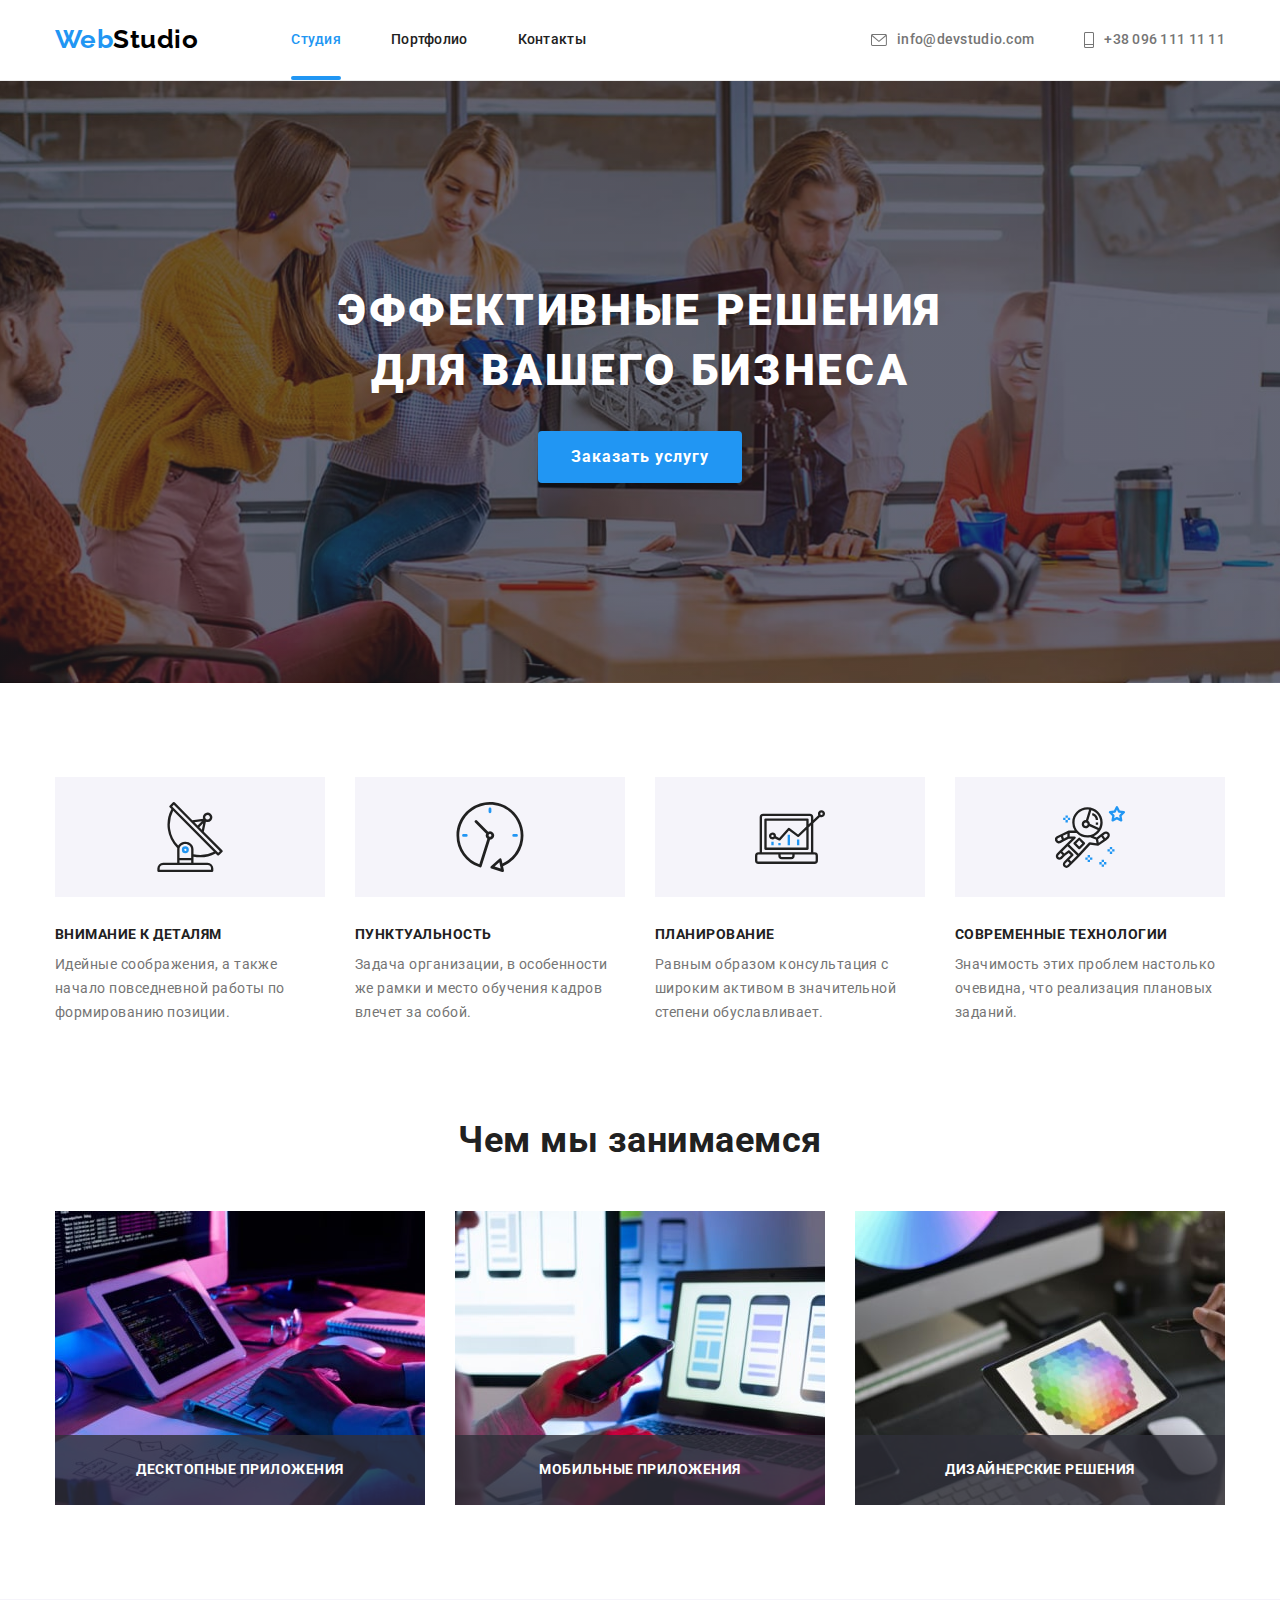
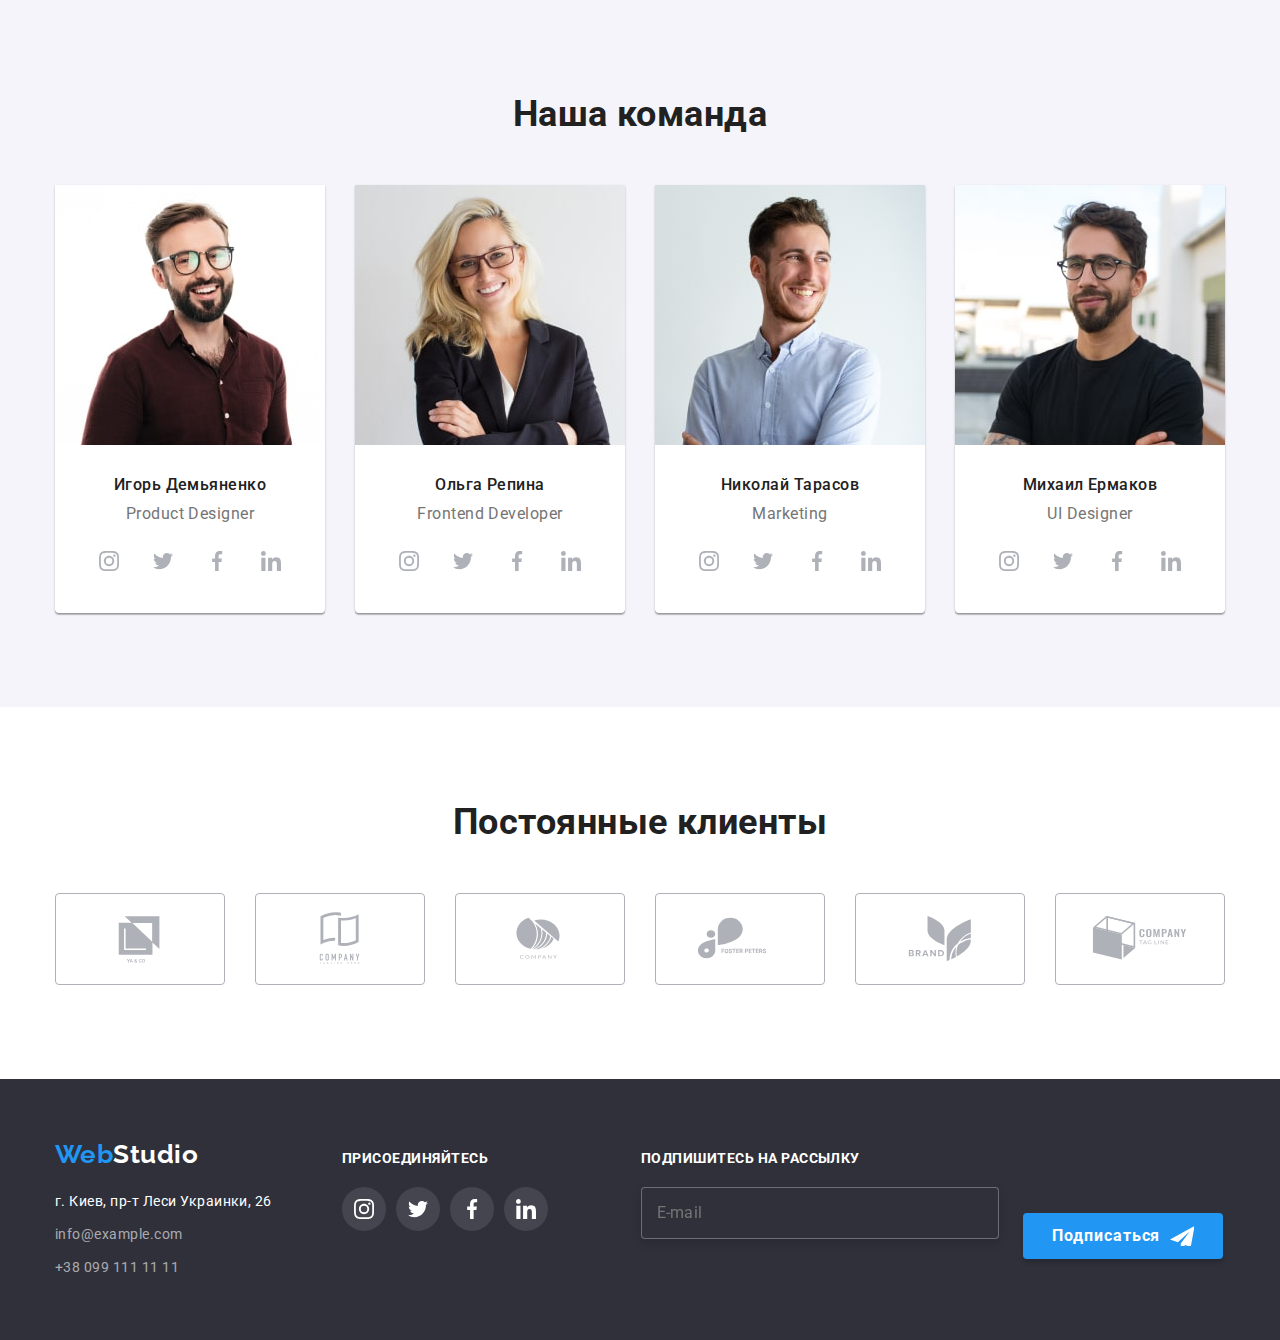
==== commit ce7b71b0: "05.06" ====
--- a/index.html
+++ b/index.html
@@ -797,9 +797,8 @@
             </div>
           </div>
           <div class="modal-field">
-            <label class="modal-label" for="comment">Комментарий</label>
+            <label class="modal-label">Комментарий</label>
               <textarea name="user-text" class="modal-text" placeholder="Введите текст"></textarea>
-            
           </div>
           <div class="modal-field">
             <input
--- a/css/main.min.css
+++ b/css/main.min.css
@@ -1,2 +1,2 @@
-:root{--primary-text-color: #212121;--additional-text-color: #757575;--accent-color: #2196f3;--primary-button-hover-color: #188CE8;--logo-text-color: #000000;--additional-accent-color: #ffffff;--mailto-tel-text-color: rgba(255, 255, 255, 0.6);--primary-background-color: #e5e5e5;--additional-background-color: #f5f4fa;--futer-background-color: #2f303a;--border-portfolio: #eeeeee;--border-line-heder: #ececec;--icon-color: #afb1b8;--icon-color-hover: #ffffff;--additional-icon-color-hover: #2196f3;--additional-icon-color-footer: #44454e}.visually-hidden{position:absolute;width:1px;height:1px;margin:-1px;padding:0;overflow:hidden;border:0;clip:rect(0 0 0 0)}body{font-family:'Roboto', 'Sans Serif';letter-spacing:0.03em;color:var(--primary-text-color)}p,h1,h2,h3,h4,h5,h6{margin:0}img,svg{display:block;max-width:100%;height:auto}.list{list-style:none;margin:0;padding:0}.link{text-decoration:none}.btn{cursor:pointer;border-radius:4px}.section{margin-left:auto;margin-right:auto}.container{padding-left:15px;padding-right:15px;margin:0 auto;width:100%}@media (min-width: 480px){.container{width:480px}}@media (min-width: 768px){.container{width:768px}}@media (min-width: 1200px){.container{width:1200px}}.logo{font-family:'Raleway', 'Sans Serif';text-align:center;font-size:24px;line-height:1.17;font-weight:700;display:inline-block}.logo__first-word{color:var(--accent-color)}.logo__second-word{color:var(--logo-text-color)}.logo__third-word{color:var(--additional-accent-color)}@media (min-width: 1200px){.logo{font-size:26px;line-height:1.2;font-weight:700}}.nav-list{font-size:14px;line-height:1.14;font-weight:500;letter-spacing:0.02em;display:flex;align-items:center;justify-content:space-between}@media (max-width: 767.98px){.nav-list{display:none}}.nav-list__item:not(:last-child){margin-right:50px}.nav-list__item:nth-child(1){margin-left:88px}@media (min-width: 1200px){.nav-list__item:nth-child(1){margin-left:93px}}.nav-list__link{position:relative;transition:color 250ms cubic-bezier(0.4, 0, 0.2, 1);color:inherit; }.nav-list__link:hover,.nav-list__link:focus{color:var(--accent-color)}.nav-list__link--active{color:var(--accent-color)}.nav-list__link--current::after{content:'';position:absolute;width:100%;height:4px;border-radius:2px;background-color:var(--accent-color);bottom:-33px;left:0}.contacts{font-size:12px;line-height:1.16;font-weight:500;letter-spacing:0.02em;margin-left:auto}@media (max-width: 767.98px){.contacts{display:none}}@media (min-width: 1200px){.contacts{font-size:14px;line-height:1.14;font-weight:500;display:flex;align-items:center;justify-content:space-between}}.contacts__icon{margin-right:10px}.contacts__item{color:var(--additional-text-color)}@media (min-width: 768px) and (max-width: 1199.98px){.contacts__item:not(:last-child){margin-bottom:10px}}@media (min-width: 1200px){.contacts__item:not(:last-child){margin-right:50px}}.contacts__link{display:flex;align-items:center;justify-content:start;transition:color 250ms cubic-bezier(0.4, 0, 0.2, 1);color:inherit}.contacts__link:hover,.contacts__link:focus{color:var(--accent-color)}.contacts__icon{fill:currentColor}.contacts__icon:hover,.contacts__icon:focus{fill:currentColor}.primary-btn{font-size:16px;line-height:1.87;font-weight:700;letter-spacing:0.06em;display:flex;align-items:center;justify-content:center;min-width:200px;color:var(--additional-accent-color);background-color:var(--accent-color);border:1px solid transparent;box-shadow:0px 4px 4px rgba(0,0,0,0.15);margin: 0 auto;padding:10px 32px;transition-property:background-color, color, border;transition-duration:250ms;transition-timing-function:linear}.primary-btn:hover,.primary-btn:focus{background-color:var(--primary-button-hover-color)}.primary-btn--with-icon{margin-top:20px}.backdrop{position:fixed;top:0;left:0;height:100vh;width:100vw;background:rgba(0,0,0,0.2);transition:opacity 250ms cubic-bezier(0.4, 0, 0.2, 1);opacity:1;}.backdrop.is-hidden{pointer-events:none;visibility:hidden;opacity: 0;}.modal{position:absolute;top:50%;left:50%;width:100%;min-height:581px;transform:translate(-50%, -50%);background:var(--additional-accent-color);box-shadow:0px 1px 3px rgba(0,0,0,0.12),0px 1px 1px rgba(0,0,0,0.14),0px 2px 1px rgba(0,0,0,0.2);border-radius:4px;padding:40px;transition:opacity 250ms cubic-bezier(0.4, 0, 0.2, 1);}.modal__close-btn{position:absolute;right:8px;top:8px;width:30px;height:30px;background-color:var(--additional-accent-color);border:1px solid rgba(0,0,0,0.1);border-radius:50%;color:var(--logo-text-color);display:flex;align-items:center;justify-content:center;transition:color 250ms cubic-bezier(0.4, 0, 0.2, 1)}.modal__close-btn:hover{color:var(--accent-color)}.modal__icon-close{fill:currentColor}.modal__title{font-size:20px;line-height:1.15;font-weight:700;text-align:center;color:var(--primary-text-color);margin-bottom:12px}@media (min-width: 480px){.modal{width:450px}}@media (min-width: 1200px){.modal{width:528px;height:581px}}.modal-field{margin-bottom:10px;display:block;margin-left:auto;margin-right:auto}.modal-field:last-of-type{margin-bottom:30px}@media (min-width: 1200px){.modal-field:last-of-type{padding-right:10px;padding-left:10px}}.modal-label{font-size:12px;line-height:1.17;font-weight:400;letter-spacing:0.01em;display:block;margin-bottom:4px;color:var(--additional-text-color)}.input-wrap{position:relative}.modal-input{width:100%;height:40px;border:1px solid rgba(33,33,33,0.2);border-radius:4px;padding-left:42px;outline:none;transition: border-color 250ms cubic-bezier(0.4, 0, 0.2, 1)}.modal-input:hover,.modal-input:focus{border:1px solid var(--accent-color);outline:none}.modal-icon-input{transition: fill 250ms cubic-bezier(0.4, 0, 0.2, 1);position:absolute;top:50%;left:12px;transform:translateY(-50%)}.modal-input:hover~.modal-icon-input,.modal-input:focus~.modal-icon-input{fill:var(--accent-color)}.modal-text{width:100%;height:120px;border:1px solid rgba(33,33,33,0.2);border-radius:4px;outline:none;font-size:12px;resize:none;display:block;padding:12px 16px;margin-bottom:20px;transition: border-color 250ms cubic-bezier(0.4, 0, 0.2, 1)}.modal-text:hover,.modal-text:focus{border:1px solid var(--accent-color);outline:none}placeholder{font-size:14px;line-height:1.14;font-weight:400;letter-spacing:0.01em;color:rgba(117,117,117,0.5)}.check-text{font-size:11px;line-height:1.17;font-weight:400;color:var(--additional-text-color);display:flex;align-items:center;justify-content:center}.check-text span{width:16px;height:15px;border-radius:2px;border:1px solid var(--primary-text-color);display:flex;align-items:center;justify-content:center;margin-right:8px}.modal-check:checked+.check-text span{background-color:var(--accent-color);border:none}@media (min-width: 1200px){.check-text{font-size:14px;line-height:1.71;font-weight:400}}.check-link{color:var(--accent-color);margin-left:2px}.social{display:flex;align-items:center;justify-content:center;width:206px}.social__item:not(:last-child){margin-right:10px}.social__link{display:flex;align-items:center;justify-content:center;width:44px;height:44px;border-radius:50%;color:var(--icon-color);transition:background-color 250ms cubic-bezier(0.4, 0, 0.2, 1),color 250ms cubic-bezier(0.4, 0, 0.2, 1)}.social__link:hover,.social__link:focus{background-color:var(--accent-color);color:var(--icon-color-hover)}.social__icon{fill:currentColor}.social__link--dark{background-color:var(--additional-icon-color-footer);color:var(--additional-accent-color)}.join{display:flex;flex-direction:column;justify-content:center;align-items:center}.join__text{font-size:14px;line-height:1.14;font-weight:700;text-transform:uppercase;color:var(--additional-accent-color);margin-bottom:20px}@media (min-width: 1200px){.join{display:block;padding-top:12px;padding-bottom:40px}}.subscribe{display:flex;flex-direction:column;justify-content:center;align-items:center}.subscribe__form{display:block;text-align:center;max-width:450px}@media (min-width: 1200px){.subscribe__form{text-align:left}}.subscribe__field{max-width:450px}@media (min-width: 480px){.subscribe__field{min-width:450px}}@media (min-width: 1200px){.subscribe__field{min-width:358px}}.subscribe__label{font-size:14px;line-height:1.14;font-weight:700;display:block;margin-bottom:20px;color:var(--additional-accent-color);text-transform:uppercase}.subscribe__input{width:100%;border:1px solid rgba(255,255,255,0.3);filter:drop-shadow(0px 4px 4px rgba(0,0,0,0.15));border-radius:4px;padding:15px;outline:none;font-size:16px;line-height:1.25;font-weight:400;letter-spacing:0.01em;color:var(--additional-accent-color);background-color:var(--futer-background-color);transition:border-color 250ms cubic-bezier(0.4, 0, 0.2, 1)}.subscribe__input:hover,.subscribe__input:focus{border:1px solid var(--accent-color);outline:none}@media (min-width: 1200px){.subscribe{display:block}.subscribe__form{display:flex;justify-content:space-between;align-items:flex-end}.subscribe__field{max-width:358px;padding-top:12px;margin-right:12px}}placeholder{font-size:16px;line-height:1.25;font-weight:400;letter-spacing:0.01em;color:rgba(117,117,117,0.5)}.header{width:100%;position:relative;background-color:var(--additional-accent-color);padding-top:16px;padding-bottom:16px;border-bottom:1px solid var(--border-line-heder)}@media (min-width: 480px){.header{padding-top:16px;padding-bottom:16px}}@media (min-width: 768px){.header{padding-top:21px;padding-bottom:21px}}@media (min-width: 1200px){.header{padding-top:24px;padding-bottom:25px}}.header__container{display:flex;align-items:center;justify-content:space-between}.menu-open-btn{position:absolute;top:10px;right:10px;display:block;margin-left:auto;border:none;background-color:transparent;width:40px;height:40px}@media (min-width: 768px){.menu-open-btn{display:none}}.mob-menu{position:fixed;top:0;left:0;width:100vw;height:100vh;background-color:#fff;padding-top:48px;padding-bottom:48px;padding-left:40px;z-index:4;transition-property:opacity;transition-duration:250ms;transition-timing-function:linear;opacity:1;}@media (min-width: 768px){.mob-menu{display:none}}.mob-menu.is-hidden{opacity:0;pointer-events:none;visibility:hidden}.menu-close-btn{position:absolute;display:block;top:10px;right:15px;width:40px;height:40px;border:none;background-color:transparent;transition:color 250ms cubic-bezier(0.4, 0, 0.2, 1)}.menu-close-btn:hover{color:var(--accent-color)}.mob-menu-container{height:100%;display:flex;flex-direction:column;align-items:flex-start}.mob-menu-bottom{margin-top:auto}.mob-menu-nav-list__item:not(:last-child){margin-bottom:32px}.mob-menu-nav-list__link{font-size:40px;line-height:1.17;font-weight:500;letter-spacing:0.02em;color:var(--primary-text-color);position:relative;transition:color 250ms cubic-bezier(0.4, 0, 0.2, 1);color:inherit}.mob-menu-nav-list__link:hover,.mob-menu-nav-list__link:focus{color:var(--accent-color)}.mob-menu-nav-list__link--active{color:var(--accent-color)}.mob-menu-contacts__item:not(:last-child){margin-bottom:32px}.mob-menu-contacts__link-tel{font-size:34px;line-height:1.18;font-weight:500;letter-spacing:0.02em;color:var(--accent-color)}.mob-menu-contacts__link-post{font-size:24px;line-height:1.17;font-weight:500;letter-spacing:0.02em;color:var(--additional-text-color)}.mob-menu-social{margin-top:64px;display:flex;align-items:center;justify-content:space-between}.mob-menu-social__item:not(:last-child){margin-right:10px}.mob-menu-social__link{font-size:18px;line-height:1.22;font-weight:500;letter-spacing:0.02em;color:var(--accent-color)}.mob-menu-social__link::after{content:'';width:2px;height:22px;margin-left:10px;border:1px solid rgba(33,33,33,0.2)}.hero{background-color:var(--futer-background-color);background-image:linear-gradient(to right, rgba(47,48,58,0.4), rgba(47,48,58,0.4)),url(../images/img-hero/img-hero-mob-1x-min.jpg);background-size:cover;background-position:center;background-repeat:no-repeat;max-width:480px;margin:0 auto;padding-top:118px;padding-bottom:118px}@media (min-device-pixel-ratio: 2), (min-resolution: 192dpi), (min-resolution: 2dppx){.hero{background-image:linear-gradient(to right, rgba(47,48,58,0.4), rgba(47,48,58,0.4)),url(../images/img-hero/img-hero-mob-2x-min.jpg)}}@media screen and (min-width: 768px){.hero{background-image:linear-gradient(to right, rgba(47,48,58,0.4), rgba(47,48,58,0.4)),url(../images/img-hero/img-hero-tabl-1x-min.jpg)}}@media screen and (min-width: 768px) and (min-device-pixel-ratio: 2), screen and (min-width: 768px) and (min-resolution: 192dpi), screen and (min-width: 768px) and (min-resolution: 2dppx){.hero{background-image:linear-gradient(to right, rgba(47,48,58,0.4), rgba(47,48,58,0.4)),url(../images/img-hero/img-hero-tabl-2x-min.jpg)}}@media screen and (min-width: 1200px){.hero{background-image:linear-gradient(to right, rgba(47,48,58,0.4), rgba(47,48,58,0.4)),url(../images/img-hero/img-hero-desk-1x-min.jpg);padding-top:200px;padding-bottom:200px}}@media screen and (min-width: 1200px) and (min-device-pixel-ratio: 2), screen and (min-width: 1200px) and (min-resolution: 192dpi), screen and (min-width: 1200px) and (min-resolution: 2dppx){.hero{background-image:linear-gradient(to right, rgba(47,48,58,0.4), rgba(47,48,58,0.4)),url(../images/img-hero/img-hero-desk-2x-min.jpg)}}.hero__title{color:var(--additional-accent-color);font-size:26px;line-height:1.62;font-weight:900;letter-spacing:0.06em;text-transform:uppercase;margin-left:auto;margin-right:auto;margin-bottom:30px;max-width:360px;text-align:center}@media (min-width: 768px){.hero{max-width:768px}}@media (min-width: 1200px){.hero{min-height:600px;max-width:1600px}.hero__title{font-size:44px;line-height:1.36;font-weight:900;max-width:696px}}.features{padding-top:60px;padding-bottom:60px}@media (min-width: 1200px){.features{padding-top:94px;padding-bottom:47px}}@media (min-width: 768px){.features-list{margin:-15px}}.features-list__item{max-width:100%}@media screen and (max-width: 767px){.features-list__item:not(:last-child){margin-bottom:30px}}@media (min-width: 768px){.features-list__item{margin:15px}}.features-list__icon{background-color:var(--additional-background-color);display:flex;align-items:center;justify-content:center;height:120px;margin-bottom:30px}.features-list__title{font-size:14px;line-height:1.14;font-weight:700;text-transform:uppercase;margin-bottom:10px}@media screen and (max-width: 767px){.features-list__title{text-align:center}}.features-list__text{font-size:14px;line-height:1.71;font-weight:400;color:var(--additional-text-color)}@media (min-width: 768px) and (max-width: 1199.98px){.features-list{display:flex;flex-wrap:wrap;justify-content:space-between}.features-list__item{width:calc(100% / 2 - 30px);max-height:251px}}@media (min-width: 1200px){.features-list{display:flex;align-items:center;justify-content:space-between}.features-list__item{width:270px;max-height:251px}}@media (max-width: 1199.98px){.directions{display:none}}@media (min-width: 1200px){.directions{padding-top:47px;padding-bottom:94px}.directions__title{color:var(--primary-text-color);font-size:36px;line-height:1.17;font-weight:700;margin-top:0;margin-bottom:50px;text-align:center}.directions__list{display:flex;align-items:center;justify-content:space-between;width:1170px}.directions__item{position:relative}.directions__item:not(:last-child){margin-right:30px}.directions__text{position:absolute;height:70px;width:100%;bottom:0;left:0;background-color:rgba(47,48,58,0.8);font-size:14px;line-height:1.14;font-weight:700;text-align:center;text-transform:uppercase;display:flex;align-items:center;justify-content:center;color:var(--additional-accent-color)}}.team{background-color:var(--additional-background-color);padding-top:60px;padding-bottom:60px}.team__title{color:var(--primary-text-color);font-size:28px;line-height:1.17;font-weight:700;text-align:center;margin-bottom:30px}@media (min-width: 1200px){.team{padding-top:94px;padding-bottom:94px}.team__title{font-size:36px;line-height:1.17;font-weight:700;margin-bottom:50px}}@media (min-width: 768px){.team-list{margin:-15px}}.team-list__card{background-color:var(--additional-accent-color);box-shadow:0px 1px 3px rgba(0,0,0,0.12),0px 1px 1px rgba(0,0,0,0.14),0px 2px 1px rgba(0,0,0,0.2);border-radius:0px 0px 4px 4px;text-align:center;display:block}@media screen and (max-width: 767px){.team-list__card:not(:last-child){margin-bottom:30px}}@media (min-width: 768px){.team-list__card{margin:15px}}.team-list__description{padding-top:30px;padding-bottom:24px;display:flex;flex-direction:column;justify-content:center;align-items:center}.team-list__name{color:var(--primary-text-color);font-size:16px;line-height:1.19;font-weight:500;margin-bottom:10px}.team-list__position{font-size:16px;line-height:1.19;font-weight:400;color:var(--additional-text-color);margin-bottom:16px}@media (min-width: 768px) and (max-width: 1199.98px){.team-list{margin:-15px;display:flex;flex-wrap:wrap}.team-list__card{margin:15px;width:calc(100% / 2 - 30px);max-height:536px}}@media (min-width: 1200px){.team-list{display:flex;align-items:center;justify-content:space-between;margin:-15px}.team-list__card{background-color:var(--additional-accent-color);box-shadow:0px 1px 3px rgba(0,0,0,0.12),0px 1px 1px rgba(0,0,0,0.14),0px 2px 1px rgba(0,0,0,0.2);border-radius:0px 0px 4px 4px;width:calc(100% / 4 - 30px);margin:15px}.team-list__description{padding-bottom:30px}}.clients{padding-top:60px;padding-bottom:60px}@media (min-width: 1200px){.clients{padding-top:94px;padding-bottom:94px}}.clients__title{font-size:28px;line-height:1.17;font-weight:700;text-align:center;margin-bottom:30px}@media (min-width: 1200px){.clients__title{font-size:36px;line-height:1.17;font-weight:700;margin-bottom:50px}}.clients-list{margin:-15px;display:flex;flex-wrap:wrap;justify-content:center}.clients-list__item{margin:15px}.clients-list__link{display:flex;align-items:center;justify-content:center;width:100%;height:92px;border:1px solid var(--icon-color);border-radius:4px;color:var(--icon-color);transition:border-color 250ms cubic-bezier(0.4, 0, 0.2, 1),color 250ms cubic-bezier(0.4, 0, 0.2, 1)}.clients-list__link:hover,.clients-list__link:focus{border-color:var(--additional-icon-color-hover);color:var(--accent-color)}.clients-list__ikon{fill:currentColor}@media (min-width: 480px){.clients-list__item{width:calc(100% / 2 - 30px)}}@media (min-width: 768px){.clients-list__item{width:calc(100% / 3 - 30px)}}@media (min-width: 1200px){.clients-list{display:flex;align-items:center;justify-content:space-between;flex-wrap:nowrap}.clients-list__item{width:calc(100% / 6 - 30px)}.clients-list__link{display:flex;align-items:center;justify-content:center}}.footer{background-color:var(--futer-background-color);padding-top:60px;padding-bottom:60px}.footer__container-top{margin-bottom:60px}@media (min-width: 768px){.footer__container-top{display:flex;justify-content:center;align-items:flex-start}}@media (min-width: 1200px){.footer__container-top{margin-right:93px;margin-bottom:0}}@media (min-width: 1200px){.footer__container.container{display:flex;align-items:start;justify-content:start}}.footer__wrapp{display:flex;flex-direction:column;justify-content:center;align-items:center;font-size:14px;line-height:1.71;font-weight:400}@media (min-width: 768px) and (max-width: 1199.98px){.footer__wrapp{margin-right:165px}}@media (min-width: 1200px){.footer__wrapp{align-items:start;margin-right:70px}}.footer-address{display:flex;flex-direction:column;justify-content:center;align-items:center;font-style:normal;margin-bottom:60px}@media (max-width: 1199.98px){.footer-address__list{text-align:center}}@media (min-width: 1200px){.footer-address__list{text-align:start}}.footer-address__item:not(:last-child){margin-bottom:8px}.footer-address__post{color:var(--additional-accent-color); text-decoration: none;transition: color 250ms cubic-bezier(0.4, 0, 0.2, 1)}.footer-address__link{color:var(--mailto-tel-text-color);text-decoration: none;transition:color 250ms cubic-bezier(0.4, 0, 0.2, 1)}.footer-address__post:hover,.footer-address__post:focus{color: var(--accent-color);}.footer-address__link:hover,.footer-address__link:focus{color:var(--accent-color)}@media (min-width: 768px){.footer-address{margin-bottom:0;text-align:center;font-style:normal;font-size:14px;line-height:1.71;font-weight:400}.footer-address__item:not(:last-child){margin-bottom:8px}.footer-address__post{color:var(--additional-accent-color)}.footer-address__link{color:var(--mailto-tel-text-color);transition:color 250ms cubic-bezier(0.4, 0, 0.2, 1)}.footer-address__link:hover,.footer-address__link:focus{color:var(--accent-color)}}@media (min-width: 1200px){.footer-address{flex-shrink:0;margin-bottom:0;font-style:normal;font-size:14px;line-height:1.71;font-weight:400}.footer-address__item:not(:last-child){margin-bottom:9px}}.footer-address__post{color:var(--additional-accent-color)}.footer-address__link{color:var(--mailto-tel-text-color);transition:color 250ms cubic-bezier(0.4, 0, 0.2, 1)}.footer-address__link:hover,.footer-address__link:focus{color:var(--accent-color)}.logo__footer{margin-bottom:20px}.footer-submit-btn { transition: 250ms cubic-bezier(0.4, 0, 0.2, 1); display: inline-flex; align-items: center; justify-content: center; border: none; margin: 0; padding: 8px 29px; border-radius: 4px; background-color: var(--accent-color); box-shadow: 0px 4px 4px rgba(0, 0, 0, 0.15); color: var(--additional-accent-color); font-family: 'Roboto'; font-style: normal; font-weight: 700; font-size: 16px; line-height: 1.87; letter-spacing: 0.06em; cursor: pointer; min-height: 43px; margin-left: 12px; } .footer-submit-btn:hover, .footer-submit-btn:focus{ background-color: var(--primary-button-hover-color) ; } .footer-submit-btn::after { content: ''; display: inline-block; width: 24px; height: 20px; margin-left: 10px; background-image: url(../images/send.svg);}.footer-submit-btn {transition: 250ms cubic-bezier(0.4, 0, 0.2, 1);display: inline-flex;align-items: center;justify-content: center;border: none;margin: 0;padding: 8px 29px;border-radius: 4px;background-color: var(--accent-color);box-shadow: 0px 4px 4px rgba(0, 0, 0, 0.15);color: var(--additional-accent-color);font-family: 'Roboto';font-style: normal;font-weight: 700;font-size: 16px;line-height: 1.87;letter-spacing: 0.06em;cursor: pointer;min-height: 43px;margin-left: 12px;}.footer-submit-btn:hover,.footer-submit-btn:focus{background-color: var(--primary-button-hover-color);}.footer-submit-btn::after {content: '';display: inline-block;width: 24px;height: 20px;margin-left: 10px;background-image: url(../images/svg-icon-send.svg);}.portfolio.section{padding-top:60px;padding-bottom:60px}@media (min-width: 1200px){.portfolio.section{padding-top:94px;padding-bottom:94px}}.filters{display:flex;flex-wrap:wrap;align-content:start;margin-bottom:40px}.filters__item:not(:last-child){margin-right:8px}.filters__button{display:block;font-size:16px;line-height:1.62;font-weight:500;text-align:center;background-color:var(--additional-background-color);color:var(--primary-text-color);padding:6px 22px;border:none;transition:background-color 250ms cubic-bezier(0.4, 0, 0.02, 1),color 250ms cubic-bezier(0.4, 0, 0.02, 1),box-shadow 250ms cubic-bezier(0.4, 0, 0.02, 1)}.filters__button:hover,.filters__button:focus{background-color:var(--accent-color);color:var(--additional-accent-color);box-shadow:0px 3px 1px rgba(0,0,0,0.1),0px 1px 2px rgba(0,0,0,0.08),0px 2px 2px rgba(0,0,0,0.12)}@media screen and (max-width: 767px){.filters__item:nth-child(-1n+3){margin-bottom:15px}}@media (min-width: 768px){.filters{display:flex;align-items:center;justify-content:center;margin-bottom:30px}}@media (min-width: 1200px){.filters{margin-bottom:50px}}.projects{display:flex;flex-wrap:wrap;justify-content:space-between;margin:-15px}.projects__wrap{position:relative;overflow:hidden;flex-grow:1;}.projects__top-text{position:absolute;top:1px;left:0;background-color:rgba(33,150,243,0.9);padding:63px 24px;font-size:18px;line-height:1.56;font-weight:400;color:var(--additional-accent-color);height:100%;transform:translateY(100%);transition:transform 250ms cubic-bezier(0.4, 0, 0.02, 1);overflow:auto}.projects__item{margin:15px;transition:background-color 250ms cubic-bezier(0.4, 0, 0.02, 1),box-shadow 250ms cubic-bezier(0.4, 0, 0.02, 1)}.projects__item:hover,.projects__item:focus{background-color:var(--additional-accent-color);box-shadow:0px 1px 1px rgba(0,0,0,0.12),0px 4px 4px rgba(0,0,0,0.06),1px 4px 6px rgba(0,0,0,0.16)}.projects__description{padding:20px 24px;border:1px solid var(--border-portfolio);border-top:none}.projects__name{font-size:18px;line-height:2;font-weight:700;letter-spacing:0.06em;color:var(--primary-text-color);margin-bottom:4px}.projects__type{font-size:16px;line-height:1.87;font-weight:400;color:var(--additional-text-color)}.projects__item:hover .projects__top-text,.projects__item:focus .projects__top-text{transform:translateY(0)}
+:root{--primary-text-color: #212121;--additional-text-color: #757575;--accent-color: #2196f3;--primary-button-hover-color: #188CE8;--logo-text-color: #000000;--additional-accent-color: #ffffff;--mailto-tel-text-color: rgba(255, 255, 255, 0.6);--primary-background-color: #e5e5e5;--additional-background-color: #f5f4fa;--futer-background-color: #2f303a;--border-portfolio: #eeeeee;--border-line-heder: #ececec;--icon-color: #afb1b8;--icon-color-hover: #ffffff;--additional-icon-color-hover: #2196f3;--additional-icon-color-footer: #44454e}.visually-hidden{position:absolute;width:1px;height:1px;margin:-1px;padding:0;overflow:hidden;border:0;clip:rect(0 0 0 0)}body{font-family:'Roboto', 'Sans Serif';letter-spacing:0.03em;color:var(--primary-text-color)}p,h1,h2,h3,h4,h5,h6{margin:0}img,svg{display:block;max-width:100%;height:auto}.list{list-style:none;margin:0;padding:0}.link{text-decoration:none}.btn{cursor:pointer;border-radius:4px}.section{margin-left:auto;margin-right:auto}.container{padding-left:15px;padding-right:15px;margin:0 auto;width:100%}@media (min-width: 480px){.container{width:480px}}@media (min-width: 768px){.container{width:768px}}@media (min-width: 1200px){.container{width:1200px}}.logo{font-family:'Raleway', 'Sans Serif';text-align:center;font-size:24px;line-height:1.17;font-weight:700;display:inline-block}.logo__first-word{color:var(--accent-color)}.logo__second-word{color:var(--logo-text-color)}.logo__third-word{color:var(--additional-accent-color)}@media (min-width: 1200px){.logo{font-size:26px;line-height:1.2;font-weight:700}}.nav-list{font-size:14px;line-height:1.14;font-weight:500;letter-spacing:0.02em;display:flex;align-items:center;justify-content:space-between}@media (max-width: 767.98px){.nav-list{display:none}}.nav-list__item:not(:last-child){margin-right:50px}.nav-list__item:nth-child(1){margin-left:88px}@media (min-width: 1200px){.nav-list__item:nth-child(1){margin-left:93px}}.nav-list__link{position:relative;transition:color 250ms cubic-bezier(0.4, 0, 0.2, 1);color:inherit; }.nav-list__link:hover,.nav-list__link:focus{color:var(--accent-color)}.nav-list__link--active{color:var(--accent-color)}.nav-list__link--current::after{content:'';position:absolute;width:100%;height:4px;border-radius:2px;background-color:var(--accent-color);bottom:-33px;left:0}.contacts{font-size:12px;line-height:1.16;font-weight:500;letter-spacing:0.02em;margin-left:auto}@media (max-width: 767.98px){.contacts{display:none}}@media (min-width: 1200px){.contacts{font-size:14px;line-height:1.14;font-weight:500;display:flex;align-items:center;justify-content:space-between}}.contacts__icon{margin-right:10px}.contacts__item{color:var(--additional-text-color)}@media (min-width: 768px) and (max-width: 1199.98px){.contacts__item:not(:last-child){margin-bottom:10px}}@media (min-width: 1200px){.contacts__item:not(:last-child){margin-right:50px}}.contacts__link{display:flex;align-items:center;justify-content:start;transition:color 250ms cubic-bezier(0.4, 0, 0.2, 1);color:inherit}.contacts__link:hover,.contacts__link:focus{color:var(--accent-color)}.contacts__icon{fill:currentColor}.contacts__icon:hover,.contacts__icon:focus{fill:currentColor}.primary-btn{font-size:16px;line-height:1.87;font-weight:700;letter-spacing:0.06em;display:flex;align-items:center;justify-content:center;min-width:200px;color:var(--additional-accent-color);background-color:var(--accent-color);border:1px solid transparent;box-shadow:0px 4px 4px rgba(0,0,0,0.15);margin: 0 auto;padding:10px 32px;transition-property:background-color, color, border;transition-duration:250ms;transition-timing-function:linear}.primary-btn:hover,.primary-btn:focus{background-color:var(--primary-button-hover-color)}.primary-btn--with-icon{margin-top:20px}.backdrop{position:fixed;top:0;left:0;height:100vh;width:100vw;background:rgba(0,0,0,0.2);transition:opacity 250ms cubic-bezier(0.4, 0, 0.2, 1);opacity:1;}.backdrop.is-hidden{pointer-events:none;visibility:hidden;opacity: 0;}.modal{position:absolute;top:50%;left:50%;width:100%;min-height:581px;transform:translate(-50%, -50%);background:var(--additional-accent-color);box-shadow:0px 1px 3px rgba(0,0,0,0.12),0px 1px 1px rgba(0,0,0,0.14),0px 2px 1px rgba(0,0,0,0.2);border-radius:4px;padding:40px;transition:opacity 250ms cubic-bezier(0.4, 0, 0.2, 1);}.modal__close-btn{position:absolute;right:8px;top:8px;width:30px;height:30px;background-color:var(--additional-accent-color);border:1px solid rgba(0,0,0,0.1);border-radius:50%;color:var(--logo-text-color);display:flex;align-items:center;justify-content:center;transition:color 250ms cubic-bezier(0.4, 0, 0.2, 1)}.modal__close-btn:hover{color:var(--accent-color)}.modal__icon-close{fill:currentColor}.modal__title{font-size:20px;line-height:1.15;font-weight:700;text-align:center;color:var(--primary-text-color);margin-bottom:12px}@media (min-width: 480px){.modal{width:450px}}@media (min-width: 1200px){.modal{width:528px;height:581px}}.modal-field{margin-bottom:10px;display:block;margin-left:auto;margin-right:auto}.modal-field:last-of-type{margin-bottom:30px}@media (min-width: 1200px){.modal-field:last-of-type{padding-right:10px;padding-left:10px}}.modal-label{font-size:12px;line-height:1.17;font-weight:400;letter-spacing:0.01em;display:block;margin-bottom:4px;color:var(--additional-text-color)}.input-wrap{position:relative}.modal-input{width:100%;height:40px;border:1px solid rgba(33,33,33,0.2);border-radius:4px;padding-left:42px;outline:none;transition: border-color 250ms cubic-bezier(0.4, 0, 0.2, 1)}.modal-input:hover,.modal-input:focus{border:1px solid var(--accent-color);outline:none}.modal-icon-input{transition: fill 250ms cubic-bezier(0.4, 0, 0.2, 1);position:absolute;top:50%;left:12px;transform:translateY(-50%)}.modal-input:hover~.modal-icon-input,.modal-input:focus~.modal-icon-input{fill:var(--accent-color)}.modal-text{width:100%;height:120px;border:1px solid rgba(33,33,33,0.2);border-radius:4px;outline:none;font-size:12px;resize:none;display:block;padding:12px 16px;margin-bottom:20px;transition: border-color 250ms cubic-bezier(0.4, 0, 0.2, 1)}.modal-text:hover,.modal-text:focus{border:1px solid var(--accent-color);outline:none}placeholder{font-size:14px;line-height:1.14;font-weight:400;letter-spacing:0.01em;color:rgba(117,117,117,0.5)}.check-text{font-size:11px;line-height:1.17;font-weight:400;color:var(--additional-text-color);display:flex;align-items:center;justify-content:center}.check-text span{width:16px;height:15px;border-radius:2px;border:1px solid var(--primary-text-color);display:flex;align-items:center;justify-content:center;margin-right:8px}.modal-check:checked+.check-text span{background-color:var(--accent-color);border:none}@media (min-width: 1200px){.check-text{font-size:14px;line-height:1.71;font-weight:400}}.check-link{color:var(--accent-color);margin-left:2px}.social{display:flex;align-items:center;justify-content:center;width:206px}.social__item:not(:last-child){margin-right:10px}.social__link{display:flex;align-items:center;justify-content:center;width:44px;height:44px;border-radius:50%;color:var(--icon-color);transition:background-color 250ms cubic-bezier(0.4, 0, 0.2, 1),color 250ms cubic-bezier(0.4, 0, 0.2, 1)}.social__link:hover,.social__link:focus{background-color:var(--accent-color);color:var(--icon-color-hover)}.social__icon{fill:currentColor}.social__link--dark{background-color:var(--additional-icon-color-footer);color:var(--additional-accent-color)}.join{display:flex;flex-direction:column;justify-content:center;align-items:center}.join__text{font-size:14px;line-height:1.14;font-weight:700;text-transform:uppercase;color:var(--additional-accent-color);margin-bottom:20px}@media (min-width: 1200px){.join{display:block;padding-top:12px;padding-bottom:40px}}.subscribe{display:flex;flex-direction:column;justify-content:center;align-items:center}.subscribe__form{display:block;text-align:center;max-width:450px}@media (min-width: 1200px){.subscribe__form{text-align:left}}.subscribe__field{max-width:450px}.subscribe__field{margin-bottom: 20px;}@media (min-width: 480px){.subscribe__field{min-width:450px}}@media (max-width: 480px) {.subscribe__form {min-width: 100%;margin-bottom: 20px;}}@media (min-width: 1200px){.subscribe__field{min-width:358px}}.subscribe__label{font-size:14px;line-height:1.14;font-weight:700;display:block;margin-bottom:20px;color:var(--additional-accent-color);text-transform:uppercase}.subscribe__input{width:100%;border:1px solid rgba(255,255,255,0.3);filter:drop-shadow(0px 4px 4px rgba(0,0,0,0.15));border-radius:4px;padding:15px;outline:none;font-size:16px;line-height:1.25;font-weight:400;letter-spacing:0.01em;color:var(--mailto-tel-text-color);background-color:var(--futer-background-color);transition:border-color 250ms cubic-bezier(0.4, 0, 0.2, 1)}.subscribe__input:hover,.subscribe__input:focus{border:1px solid var(--accent-color);outline:none}@media (min-width: 1200px){.subscribe{display:block}.subscribe__form{display:flex;justify-content:space-between;align-items:flex-end}.subscribe__field{max-width:358px;padding-top:12px;margin-right:12px}}placeholder{font-size:16px;line-height:1.25;font-weight:400;letter-spacing:0.01em;color:rgba(117,117,117,0.5)}.header{width:100%;position:relative;background-color:var(--additional-accent-color);padding-top:16px;padding-bottom:16px;border-bottom:1px solid var(--border-line-heder)}@media (min-width: 480px){.header{padding-top:16px;padding-bottom:16px}}@media (min-width: 768px){.header{padding-top:21px;padding-bottom:21px}}@media (min-width: 1200px){.header{padding-top:24px;padding-bottom:25px}}.header__container{display:flex;align-items:center;justify-content:space-between}.menu-open-btn{position:absolute;top:10px;right:10px;display:block;margin-left:auto;border:none;background-color:transparent;width:40px;height:40px}@media (min-width: 768px){.menu-open-btn{display:none}}.mob-menu{position:fixed;top:0;left:0;width:100vw;height:100vh;background-color:#fff;padding-top:48px;padding-bottom:48px;padding-left:40px;z-index:4;transition-property:opacity;transition-duration:250ms;transition-timing-function:linear;opacity:1;}@media (min-width: 768px){.mob-menu{display:none}}.mob-menu.is-hidden{opacity:0;pointer-events:none;visibility:hidden}.menu-close-btn{position:absolute;display:block;top:10px;right:15px;width:40px;height:40px;border:none;background-color:transparent;transition:color 250ms cubic-bezier(0.4, 0, 0.2, 1)}.menu-close-btn:hover{color:var(--accent-color)}.mob-menu-container{height:100%;display:flex;flex-direction:column;align-items:flex-start}.mob-menu-bottom{margin-top:auto}.mob-menu-nav-list__item:not(:last-child){margin-bottom:32px}.mob-menu-nav-list__link{font-size:40px;line-height:1.17;font-weight:500;letter-spacing:0.02em;color:var(--primary-text-color);position:relative;transition:color 250ms cubic-bezier(0.4, 0, 0.2, 1);color:inherit}.mob-menu-nav-list__link:hover,.mob-menu-nav-list__link:focus{color:var(--accent-color)}.mob-menu-nav-list__link--active{color:var(--accent-color)}.mob-menu-contacts__item:not(:last-child){margin-bottom:32px}.mob-menu-contacts__link-tel{font-size:34px;line-height:1.18;font-weight:500;letter-spacing:0.02em;color:var(--accent-color)}.mob-menu-contacts__link-post{font-size:24px;line-height:1.17;font-weight:500;letter-spacing:0.02em;color:var(--additional-text-color)}.mob-menu-social{margin-top:64px;display:flex;align-items:center;justify-content:space-between}.mob-menu-social__item:not(:last-child){margin-right:10px}.mob-menu-social__link{font-size:18px;line-height:1.22;font-weight:500;letter-spacing:0.02em;color:var(--accent-color)}.mob-menu-social__link::after{content:'';width:2px;height:22px;margin-left:10px;border:1px solid rgba(33,33,33,0.2)}.hero{background-color:var(--futer-background-color);background-image:linear-gradient(to right, rgba(47,48,58,0.4), rgba(47,48,58,0.4)),url(../images/img-hero/img-hero-mob-1x-min.jpg);background-size:cover;background-position:center;background-repeat:no-repeat;max-width:480px;margin:0 auto;padding-top:118px;padding-bottom:118px}@media (min-device-pixel-ratio: 2), (min-resolution: 192dpi), (min-resolution: 2dppx){.hero{background-image:linear-gradient(to right, rgba(47,48,58,0.4), rgba(47,48,58,0.4)),url(../images/img-hero/img-hero-mob-2x-min.jpg)}}@media screen and (min-width: 768px){.hero{background-image:linear-gradient(to right, rgba(47,48,58,0.4), rgba(47,48,58,0.4)),url(../images/img-hero/img-hero-tabl-1x-min.jpg)}}@media screen and (min-width: 768px) and (min-device-pixel-ratio: 2), screen and (min-width: 768px) and (min-resolution: 192dpi), screen and (min-width: 768px) and (min-resolution: 2dppx){.hero{background-image:linear-gradient(to right, rgba(47,48,58,0.4), rgba(47,48,58,0.4)),url(../images/img-hero/img-hero-tabl-2x-min.jpg)}}@media screen and (min-width: 1200px){.hero{background-image:linear-gradient(to right, rgba(47,48,58,0.4), rgba(47,48,58,0.4)),url(../images/img-hero/img-hero-desk-1x-min.jpg);padding-top:200px;padding-bottom:200px}}@media screen and (min-width: 1200px) and (min-device-pixel-ratio: 2), screen and (min-width: 1200px) and (min-resolution: 192dpi), screen and (min-width: 1200px) and (min-resolution: 2dppx){.hero{background-image:linear-gradient(to right, rgba(47,48,58,0.4), rgba(47,48,58,0.4)),url(../images/img-hero/img-hero-desk-2x-min.jpg)}}.hero__title{color:var(--additional-accent-color);font-size:26px;line-height:1.62;font-weight:900;letter-spacing:0.06em;text-transform:uppercase;margin-left:auto;margin-right:auto;margin-bottom:30px;max-width:360px;text-align:center}@media (min-width: 768px){.hero{max-width:768px}}@media (min-width: 1200px){.hero{min-height:600px;max-width:1600px}.hero__title{font-size:44px;line-height:1.36;font-weight:900;max-width:696px}}.features{padding-top:60px;padding-bottom:60px}@media (min-width: 1200px){.features{padding-top:94px;padding-bottom:47px}}@media (min-width: 768px){.features-list{margin:-15px}}.features-list__item{max-width:100%}@media screen and (max-width: 767px){.features-list__item:not(:last-child){margin-bottom:30px}}@media (min-width: 768px){.features-list__item{margin:15px}}.features-list__icon{background-color:var(--additional-background-color);display:flex;align-items:center;justify-content:center;height:120px;margin-bottom:30px}.features-list__title{font-size:14px;line-height:1.14;font-weight:700;text-transform:uppercase;margin-bottom:10px}@media screen and (max-width: 767px){.features-list__title{text-align:center}}.features-list__text{font-size:14px;line-height:1.71;font-weight:400;color:var(--additional-text-color)}@media (min-width: 768px) and (max-width: 1199.98px){.features-list{display:flex;flex-wrap:wrap;justify-content:space-between}.features-list__item{width:calc(100% / 2 - 30px);max-height:251px}}@media (min-width: 1200px){.features-list{display:flex;align-items:center;justify-content:space-between}.features-list__item{width:270px;max-height:251px}}@media (max-width: 1199.98px){.directions{display:none}}@media (min-width: 1200px){.directions{padding-top:47px;padding-bottom:94px}.directions__title{color:var(--primary-text-color);font-size:36px;line-height:1.17;font-weight:700;margin-top:0;margin-bottom:50px;text-align:center}.directions__list{display:flex;align-items:center;justify-content:space-between;width:1170px}.directions__item{position:relative}.directions__item:not(:last-child){margin-right:30px}.directions__text{position:absolute;height:70px;width:100%;bottom:0;left:0;background-color:rgba(47,48,58,0.8);font-size:14px;line-height:1.14;font-weight:700;text-align:center;text-transform:uppercase;display:flex;align-items:center;justify-content:center;color:var(--additional-accent-color)}}.team{background-color:var(--additional-background-color);padding-top:60px;padding-bottom:60px}.team__title{color:var(--primary-text-color);font-size:28px;line-height:1.17;font-weight:700;text-align:center;margin-bottom:30px}@media (min-width: 1200px){.team{padding-top:94px;padding-bottom:94px}.team__title{font-size:36px;line-height:1.17;font-weight:700;margin-bottom:50px}}@media (min-width: 768px){.team-list{margin:-15px}}.team-list__card{background-color:var(--additional-accent-color);box-shadow:0px 1px 3px rgba(0,0,0,0.12),0px 1px 1px rgba(0,0,0,0.14),0px 2px 1px rgba(0,0,0,0.2);border-radius:0px 0px 4px 4px;text-align:center;display:block}@media screen and (max-width: 767px){.team-list__card:not(:last-child){margin-bottom:30px}}@media (min-width: 768px){.team-list__card{margin:15px}}.team-list__description{padding-top:30px;padding-bottom:24px;display:flex;flex-direction:column;justify-content:center;align-items:center}.team-list__name{color:var(--primary-text-color);font-size:16px;line-height:1.19;font-weight:500;margin-bottom:10px}.team-list__position{font-size:16px;line-height:1.19;font-weight:400;color:var(--additional-text-color);margin-bottom:16px}@media (min-width: 768px) and (max-width: 1199.98px){.team-list{margin:-15px;display:flex;flex-wrap:wrap}.team-list__card{margin:15px;width:calc(100% / 2 - 30px);max-height:536px}}@media (min-width: 1200px){.team-list{display:flex;align-items:center;justify-content:space-between;margin:-15px}.team-list__card{background-color:var(--additional-accent-color);box-shadow:0px 1px 3px rgba(0,0,0,0.12),0px 1px 1px rgba(0,0,0,0.14),0px 2px 1px rgba(0,0,0,0.2);border-radius:0px 0px 4px 4px;width:calc(100% / 4 - 30px);margin:15px}.team-list__description{padding-bottom:30px}}.clients{padding-top:60px;padding-bottom:60px}@media (min-width: 1200px){.clients{padding-top:94px;padding-bottom:94px}}.clients__title{font-size:28px;line-height:1.17;font-weight:700;text-align:center;margin-bottom:30px}@media (min-width: 1200px){.clients__title{font-size:36px;line-height:1.17;font-weight:700;margin-bottom:50px}}.clients-list{margin:-15px;display:flex;flex-wrap:wrap;justify-content:center}.clients-list__item{margin:15px}.clients-list__link{display:flex;align-items:center;justify-content:center;width:100%;height:92px;border:1px solid var(--icon-color);border-radius:4px;color:var(--icon-color);transition:border-color 250ms cubic-bezier(0.4, 0, 0.2, 1),color 250ms cubic-bezier(0.4, 0, 0.2, 1)}.clients-list__link:hover,.clients-list__link:focus{border-color:var(--additional-icon-color-hover);color:var(--accent-color)}.clients-list__ikon{fill:currentColor}@media (min-width: 480px){.clients-list__item{width:calc(100% / 2 - 30px)}}@media (min-width: 768px){.clients-list__item{width:calc(100% / 3 - 30px)}}@media (min-width: 1200px){.clients-list{display:flex;align-items:center;justify-content:space-between;flex-wrap:nowrap}.clients-list__item{width:calc(100% / 6 - 30px)}.clients-list__link{display:flex;align-items:center;justify-content:center}}.footer{background-color:var(--futer-background-color);padding-top:60px;padding-bottom:60px}.footer__container-top{margin-bottom:60px}@media (min-width: 768px){.footer__container-top{display:flex;justify-content:center;align-items:flex-start}}@media (min-width: 1200px){.footer__container-top{margin-right:93px;margin-bottom:0}}@media (min-width: 1200px){.footer__container.container{display:flex;align-items:start;justify-content:start}}.footer__wrapp{display:flex;flex-direction:column;justify-content:center;align-items:center;font-size:14px;line-height:1.71;font-weight:400}@media (min-width: 768px) and (max-width: 1199.98px){.footer__wrapp{margin-right:165px}}@media (min-width: 1200px){.footer__wrapp{align-items:start;margin-right:70px}}.footer-address{display:flex;flex-direction:column;justify-content:center;align-items:center;font-style:normal;margin-bottom:60px}@media (max-width: 1199.98px){.footer-address__list{text-align:center}}@media (min-width: 1200px){.footer-address__list{text-align:start}}.footer-address__item:not(:last-child){margin-bottom:8px}.footer-address__post{color:var(--additional-accent-color); text-decoration: none;transition: color 250ms cubic-bezier(0.4, 0, 0.2, 1)}.footer-address__link{color:var(--mailto-tel-text-color);text-decoration: none;transition:color 250ms cubic-bezier(0.4, 0, 0.2, 1)}.footer-address__post:hover,.footer-address__post:focus{color: var(--accent-color);}.footer-address__link:hover,.footer-address__link:focus{color:var(--accent-color)}@media (min-width: 768px){.footer-address{margin-bottom:0;text-align:center;font-style:normal;font-size:14px;line-height:1.71;font-weight:400}.footer-address__item:not(:last-child){margin-bottom:8px}.footer-address__post{color:var(--additional-accent-color)}.footer-address__link{color:var(--mailto-tel-text-color);transition:color 250ms cubic-bezier(0.4, 0, 0.2, 1)}.footer-address__link:hover,.footer-address__link:focus{color:var(--accent-color)}}@media (min-width: 1200px){.footer-address{flex-shrink:0;margin-bottom:0;font-style:normal;font-size:14px;line-height:1.71;font-weight:400}.footer-address__item:not(:last-child){margin-bottom:9px}}.footer-address__post{color:var(--additional-accent-color)}.footer-address__link{color:var(--mailto-tel-text-color);transition:color 250ms cubic-bezier(0.4, 0, 0.2, 1)}.footer-address__link:hover,.footer-address__link:focus{color:var(--accent-color)}.logo__footer{margin-bottom:20px}.footer-submit-btn { transition: 250ms cubic-bezier(0.4, 0, 0.2, 1); display: inline-flex; align-items: center; justify-content: center; border: none; margin: 0; padding: 8px 29px; border-radius: 4px; background-color: var(--accent-color); box-shadow: 0px 4px 4px rgba(0, 0, 0, 0.15); color: var(--additional-accent-color); font-family: 'Roboto'; font-style: normal; font-weight: 700; font-size: 16px; line-height: 1.87; letter-spacing: 0.06em; cursor: pointer; min-height: 43px; margin-left: 12px; } .footer-submit-btn:hover, .footer-submit-btn:focus{ background-color: var(--primary-button-hover-color) ; } .footer-submit-btn::after { content: ''; display: inline-block; width: 24px; height: 20px; margin-left: 10px; background-image: url(../images/send.svg);}.footer-submit-btn {transition: 250ms cubic-bezier(0.4, 0, 0.2, 1);display: inline-flex;align-items: center;justify-content: center;border: none;margin: 0;padding: 8px 29px;border-radius: 4px;background-color: var(--accent-color);box-shadow: 0px 4px 4px rgba(0, 0, 0, 0.15);color: var(--additional-accent-color);font-family: 'Roboto';font-style: normal;font-weight: 700;font-size: 16px;line-height: 1.87;letter-spacing: 0.06em;cursor: pointer;min-height: 43px;margin-left: 12px;}.footer-submit-btn:hover,.footer-submit-btn:focus{background-color: var(--primary-button-hover-color);}.footer-submit-btn::after {content: '';display: inline-block;width: 24px;height: 20px;margin-left: 10px;background-image: url(../images/svg-icon-send.svg);}.portfolio.section{padding-top:60px;padding-bottom:60px}@media (min-width: 1200px){.portfolio.section{padding-top:94px;padding-bottom:94px}}.filters{display:flex;flex-wrap:wrap;align-content:start;margin-bottom:40px}.filters__item:not(:last-child){margin-right:8px}.filters__button{display:block;font-size:16px;line-height:1.62;font-weight:500;text-align:center;background-color:var(--additional-background-color);color:var(--primary-text-color);padding:6px 22px;border:none;transition:background-color 250ms cubic-bezier(0.4, 0, 0.02, 1),color 250ms cubic-bezier(0.4, 0, 0.02, 1),box-shadow 250ms cubic-bezier(0.4, 0, 0.02, 1)}.filters__button:hover,.filters__button:focus{background-color:var(--accent-color);color:var(--additional-accent-color);box-shadow:0px 3px 1px rgba(0,0,0,0.1),0px 1px 2px rgba(0,0,0,0.08),0px 2px 2px rgba(0,0,0,0.12)}@media screen and (max-width: 767px){.filters__item:nth-child(-1n+3){margin-bottom:15px}}@media (min-width: 768px){.filters{display:flex;align-items:center;justify-content:center;margin-bottom:30px}}@media (min-width: 1200px){.filters{margin-bottom:50px}}.projects{display:flex;flex-wrap:wrap;justify-content:space-between;margin:-15px}.projects__wrap{position:relative;overflow:hidden;flex-grow:1;}.projects__top-text{position:absolute;top:1px;left:0;background-color:rgba(33,150,243,0.9);padding:63px 24px;font-size:18px;line-height:1.56;font-weight:400;color:var(--additional-accent-color);height:100%;transform:translateY(100%);transition:transform 250ms cubic-bezier(0.4, 0, 0.02, 1);overflow:auto}.projects__item{margin:15px;transition:background-color 250ms cubic-bezier(0.4, 0, 0.02, 1),box-shadow 250ms cubic-bezier(0.4, 0, 0.02, 1)}.projects__item:hover,.projects__item:focus{background-color:var(--additional-accent-color);box-shadow:0px 1px 1px rgba(0,0,0,0.12),0px 4px 4px rgba(0,0,0,0.06),1px 4px 6px rgba(0,0,0,0.16)}.projects__description{padding:20px 24px;border:1px solid var(--border-portfolio);border-top:none}.projects__name{font-size:18px;line-height:2;font-weight:700;letter-spacing:0.06em;color:var(--primary-text-color);margin-bottom:4px}.projects__type{font-size:16px;line-height:1.87;font-weight:400;color:var(--additional-text-color)}.projects__item:hover .projects__top-text,.projects__item:focus .projects__top-text{transform:translateY(0)}
 /*# sourceMappingURL=main.min.css.map */